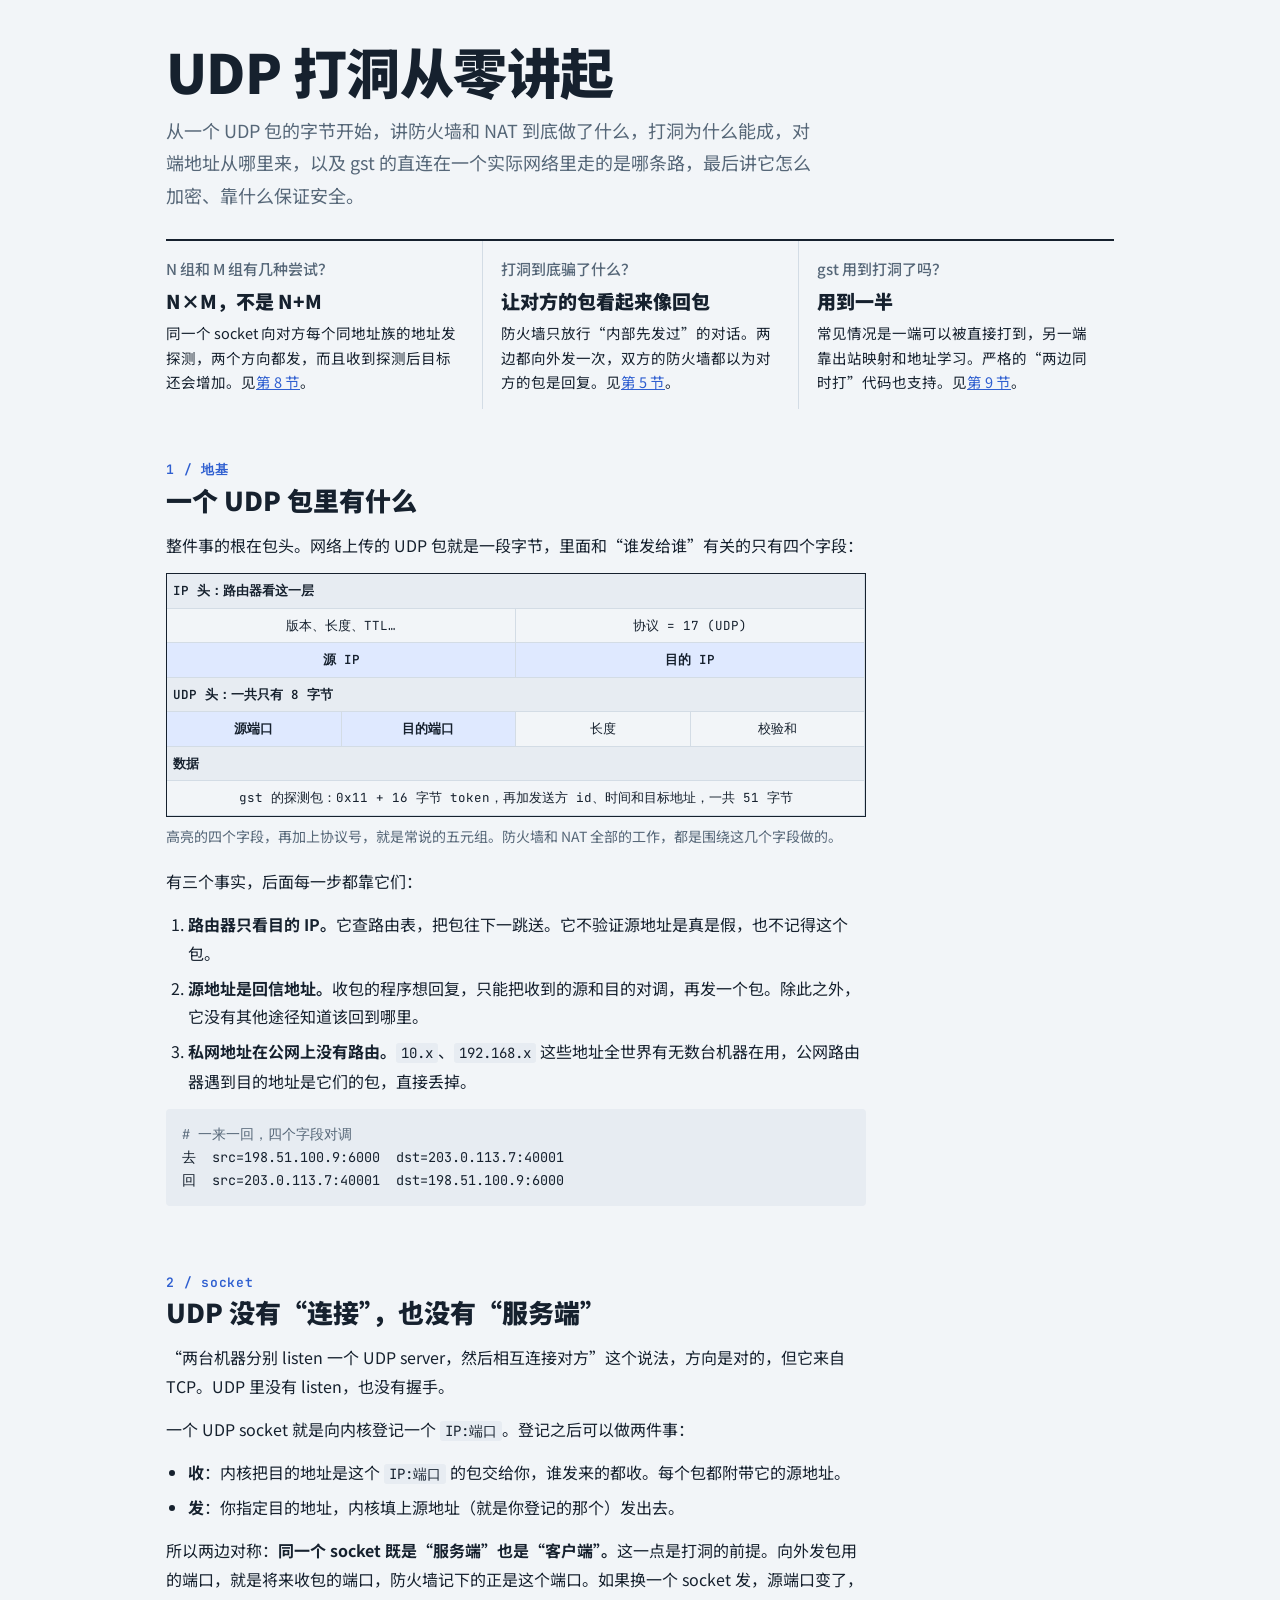
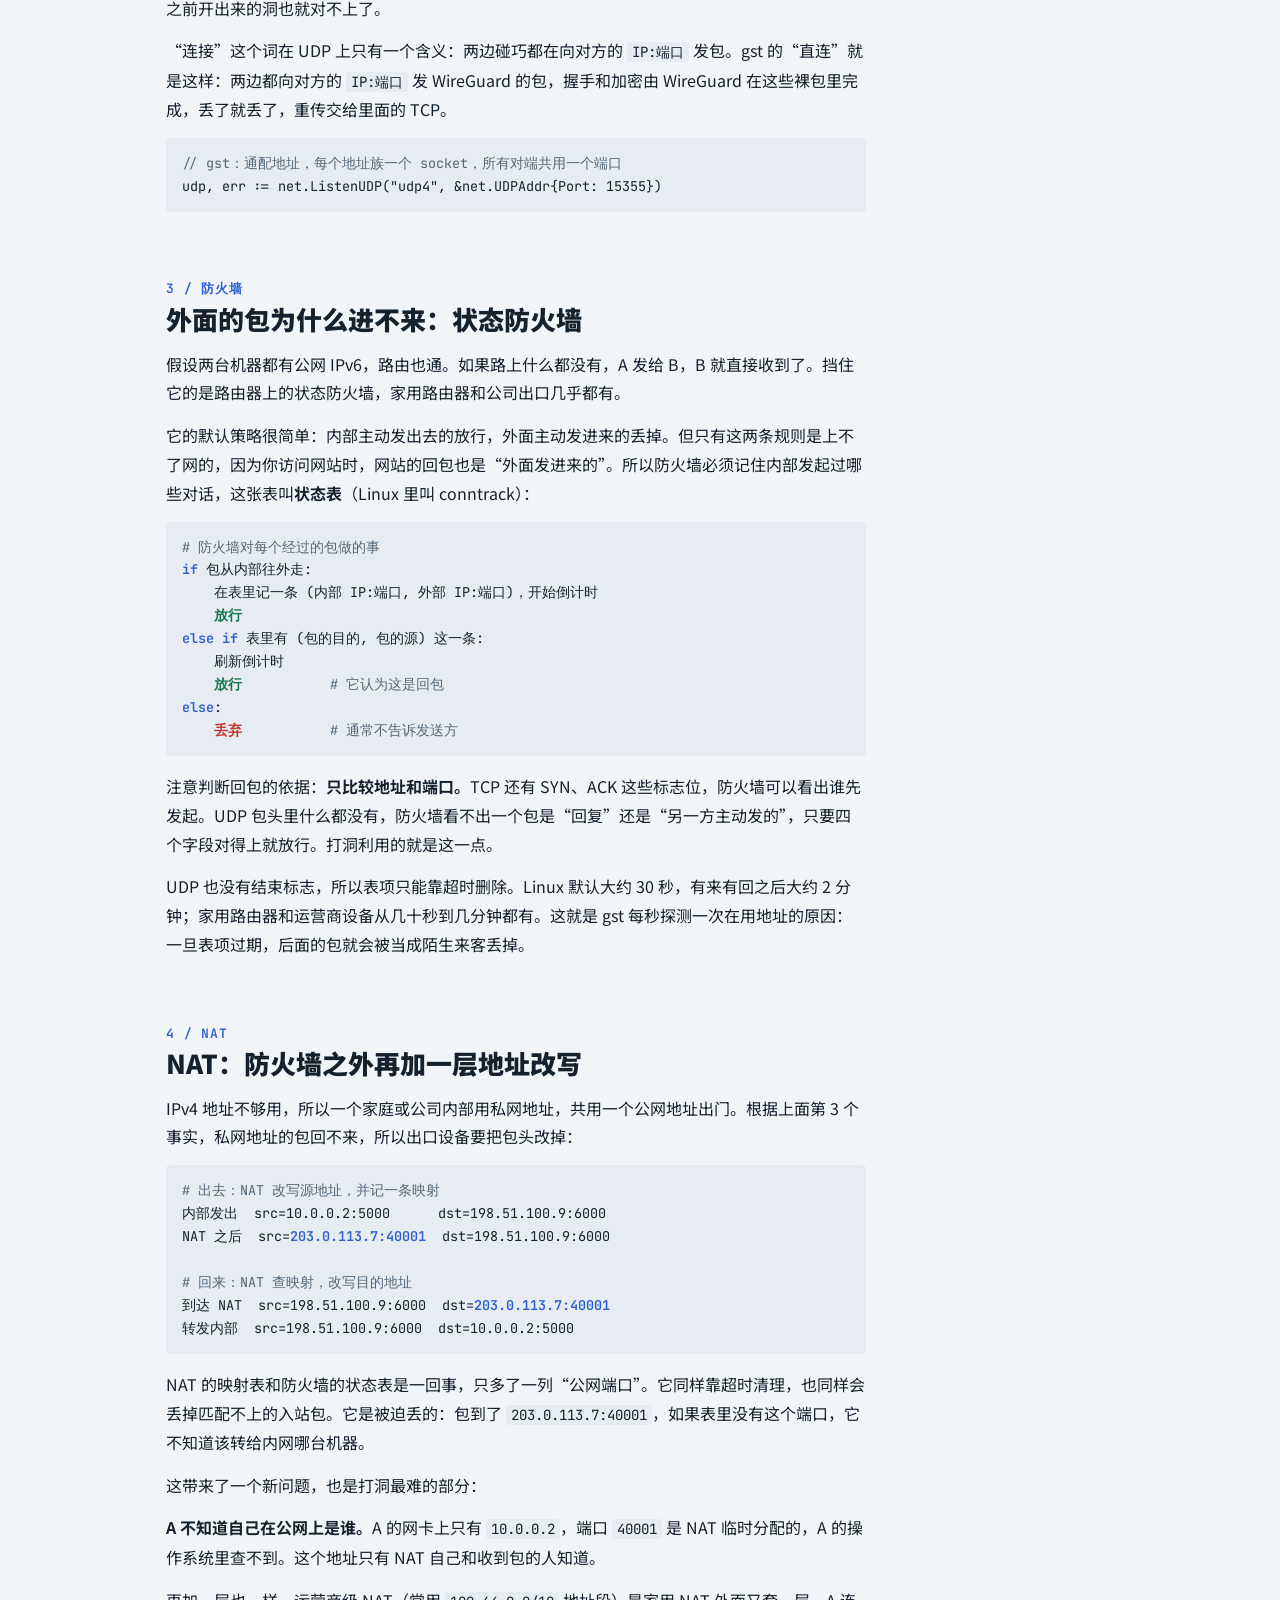
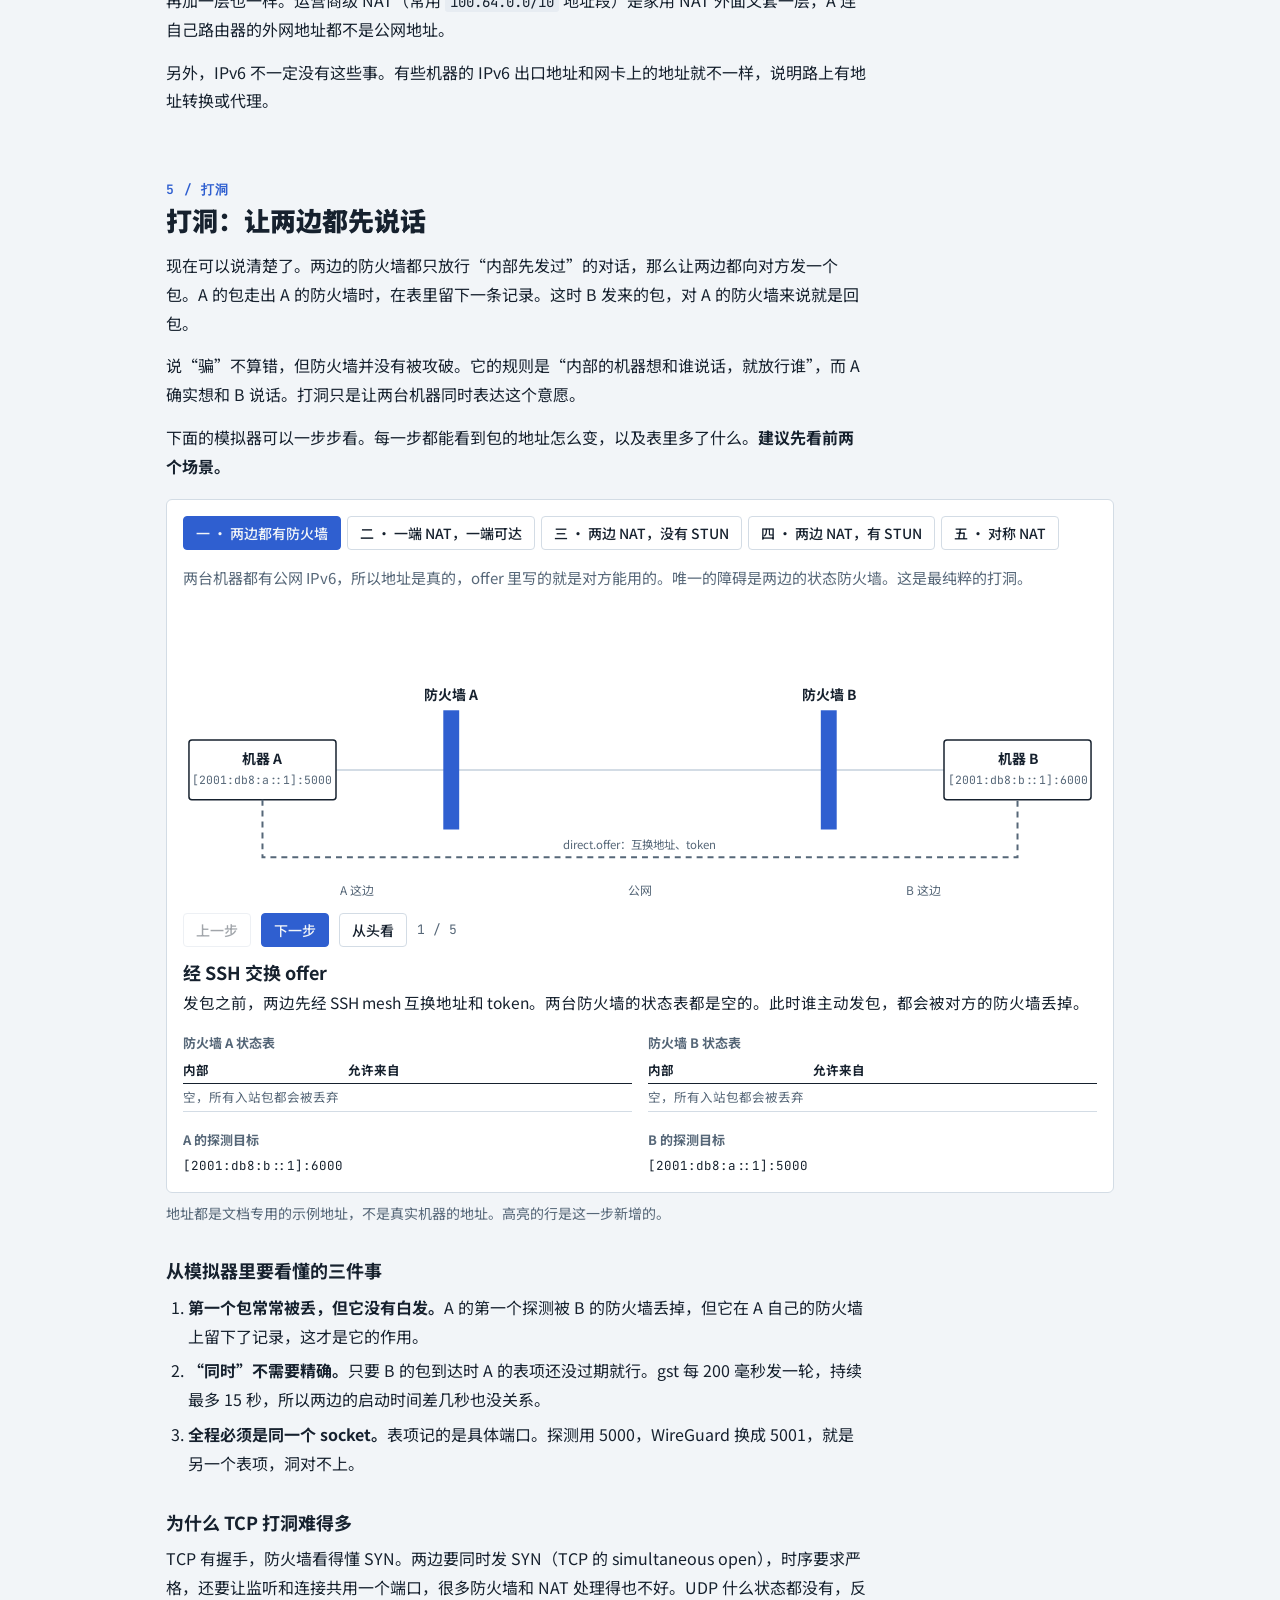
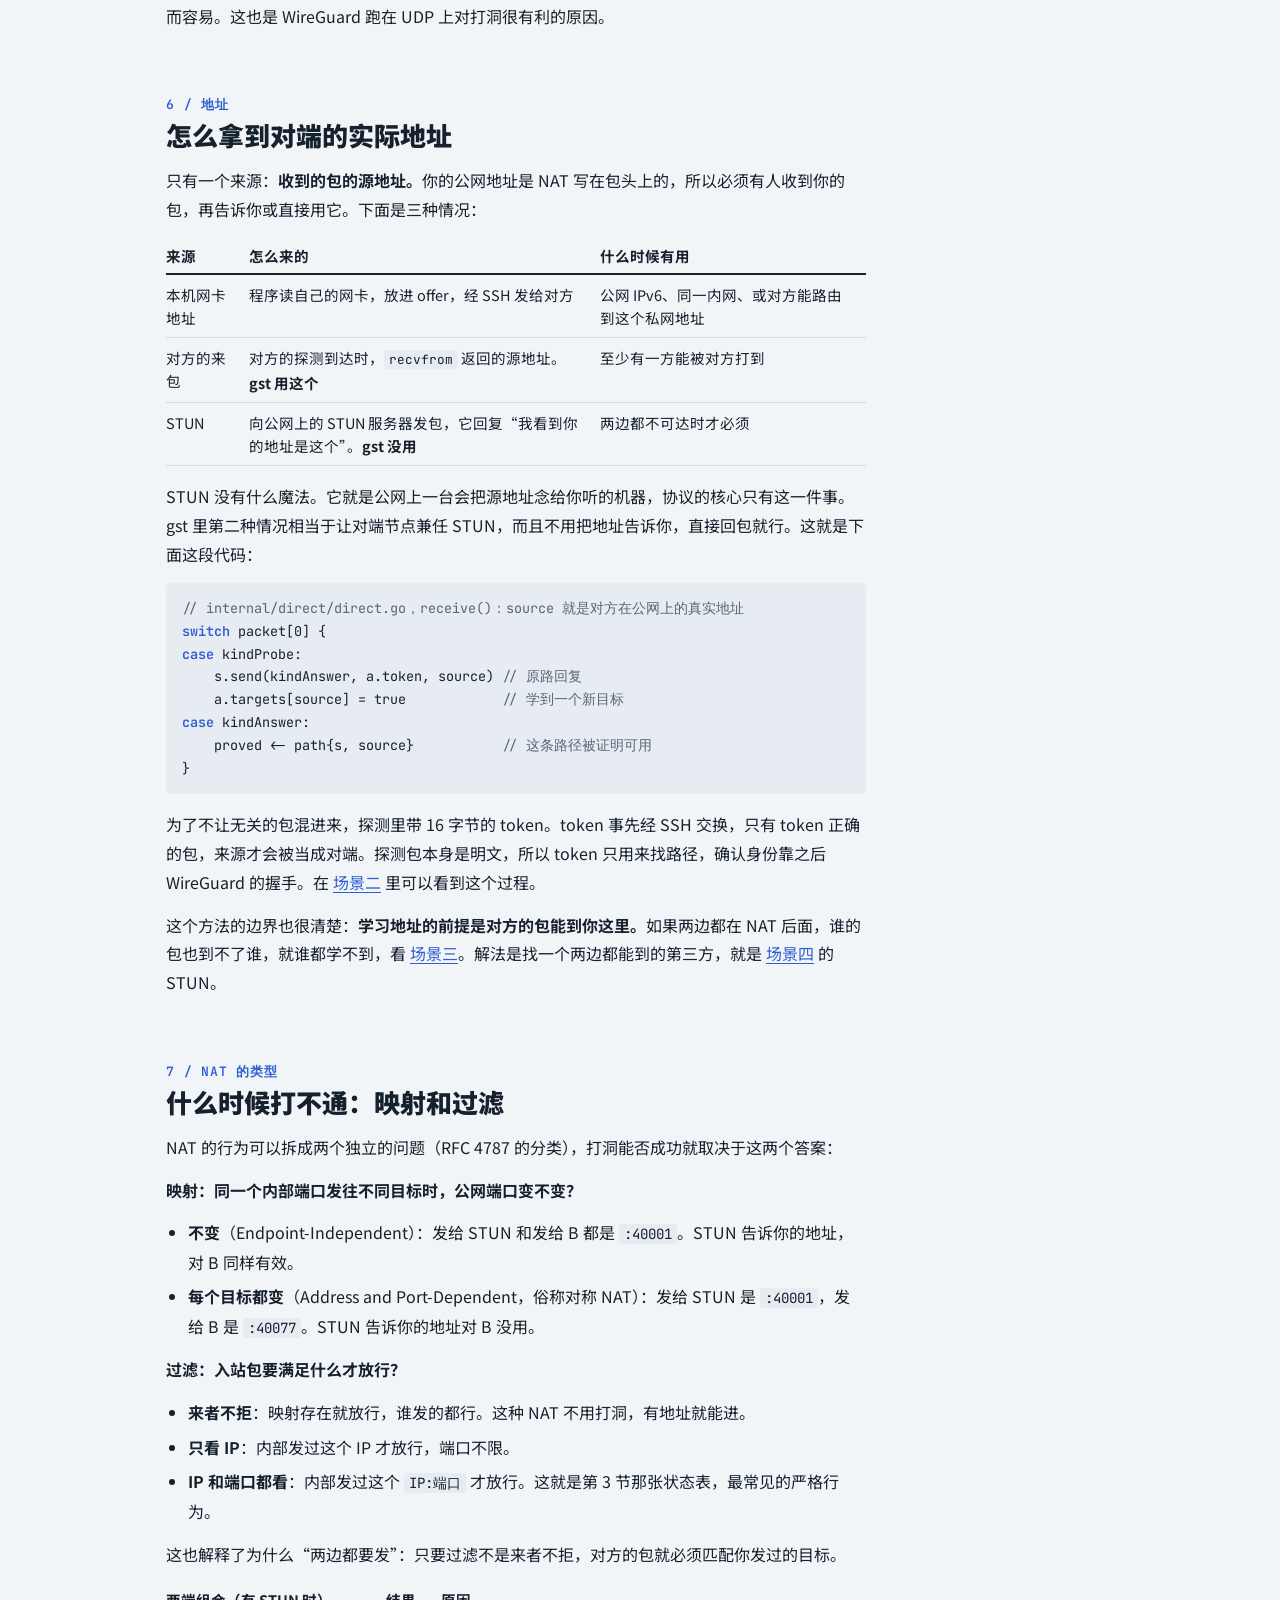
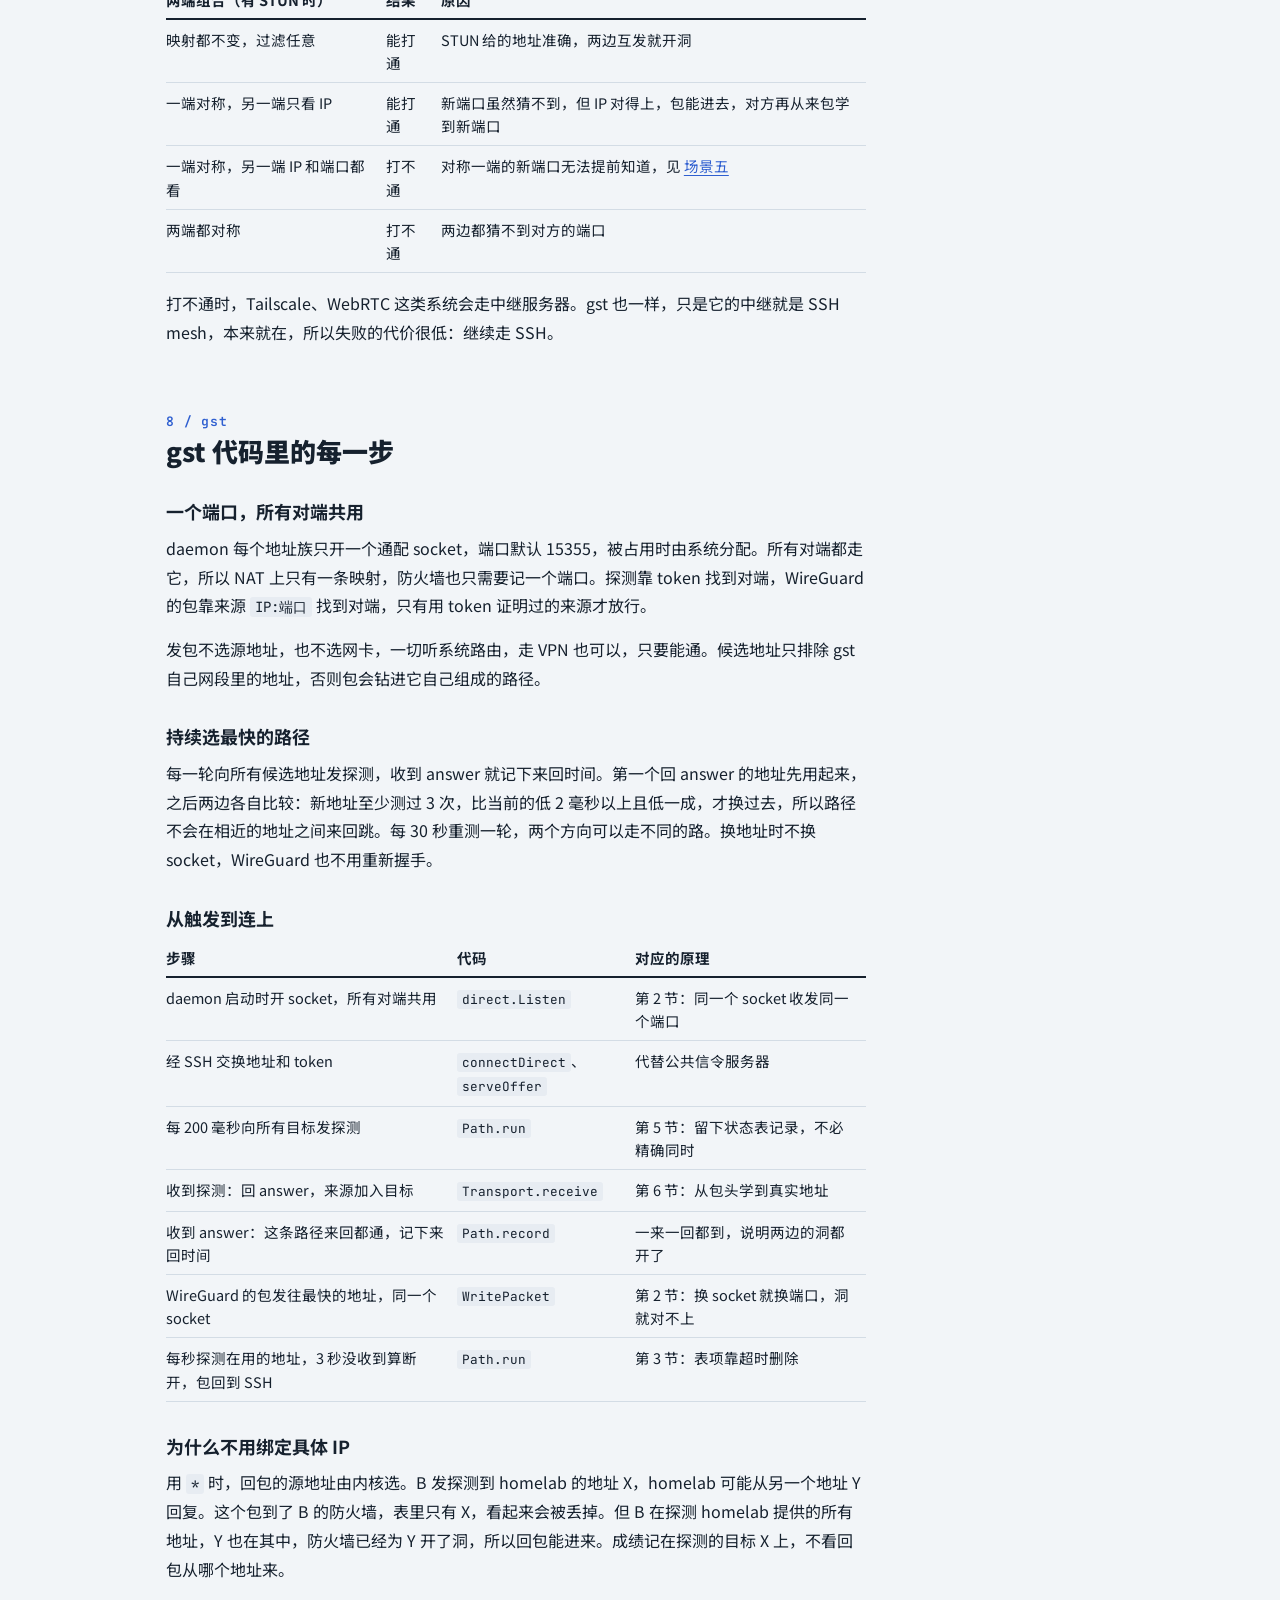
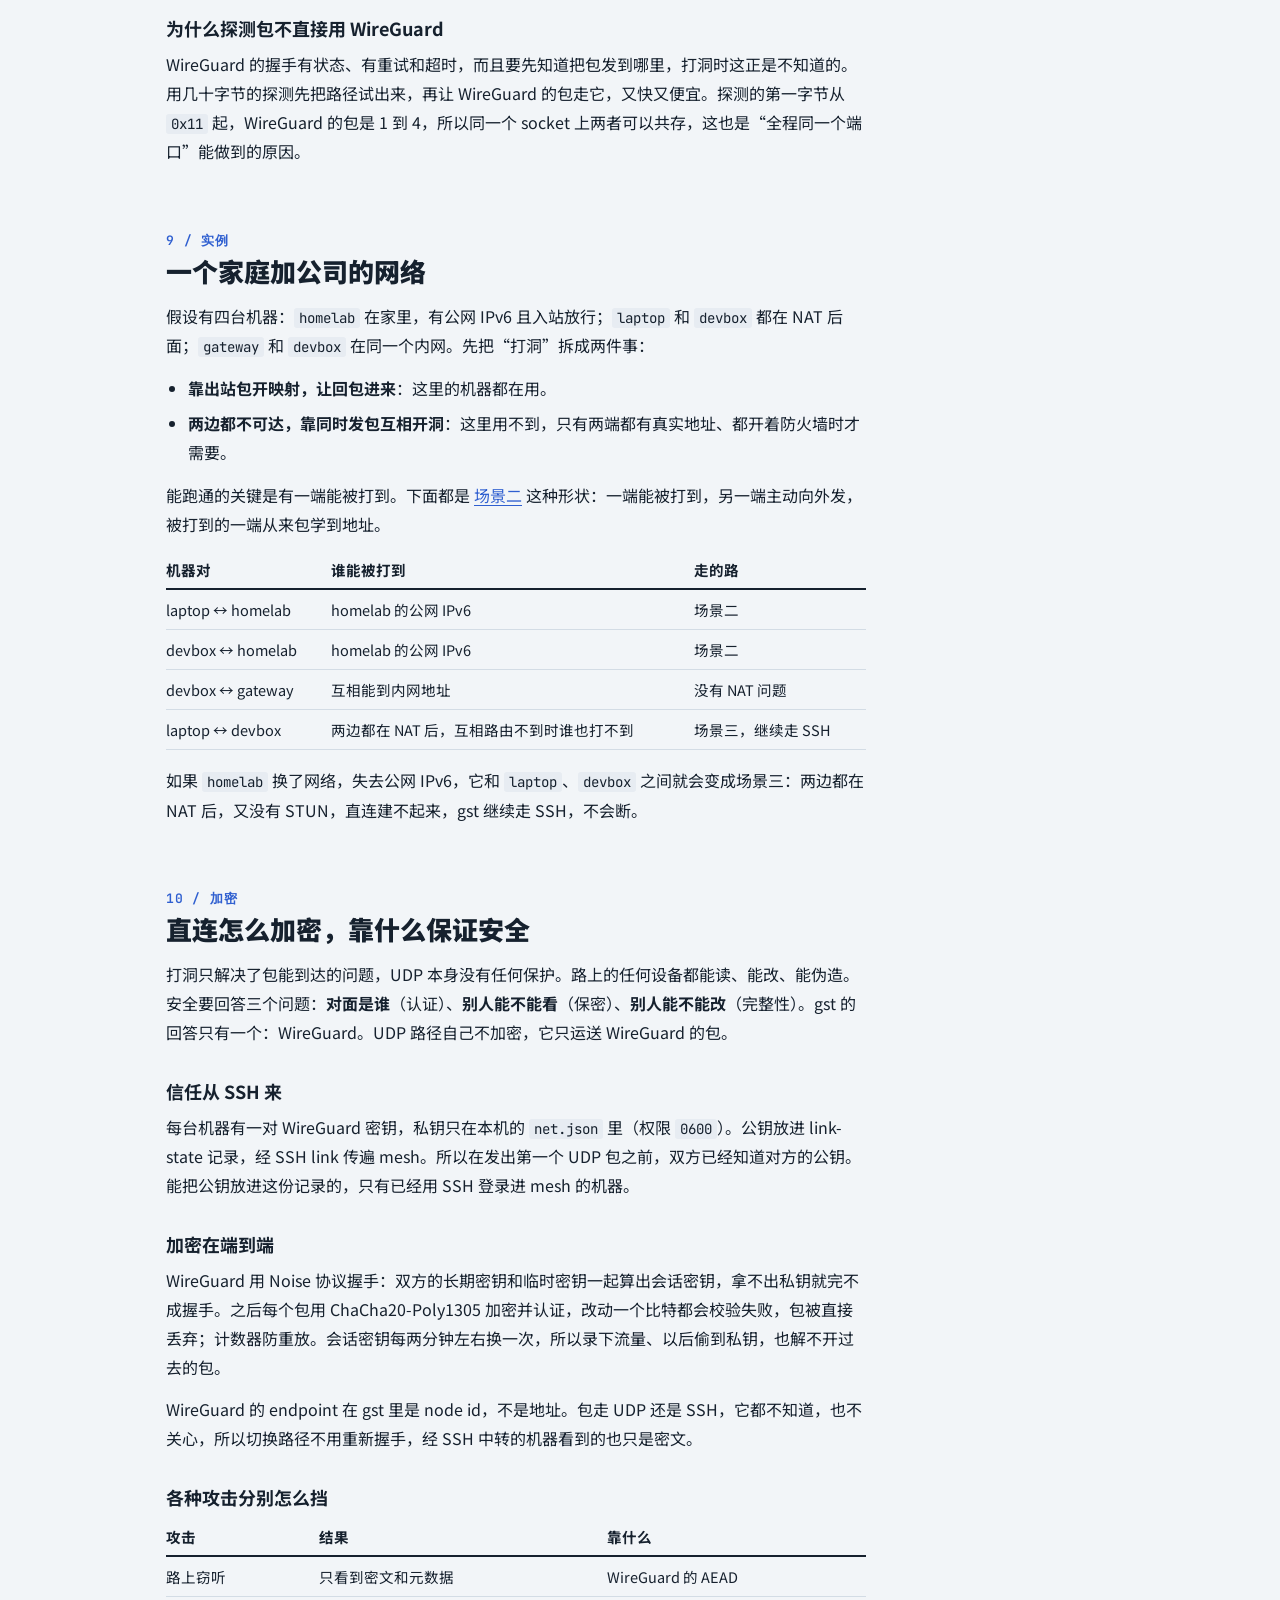
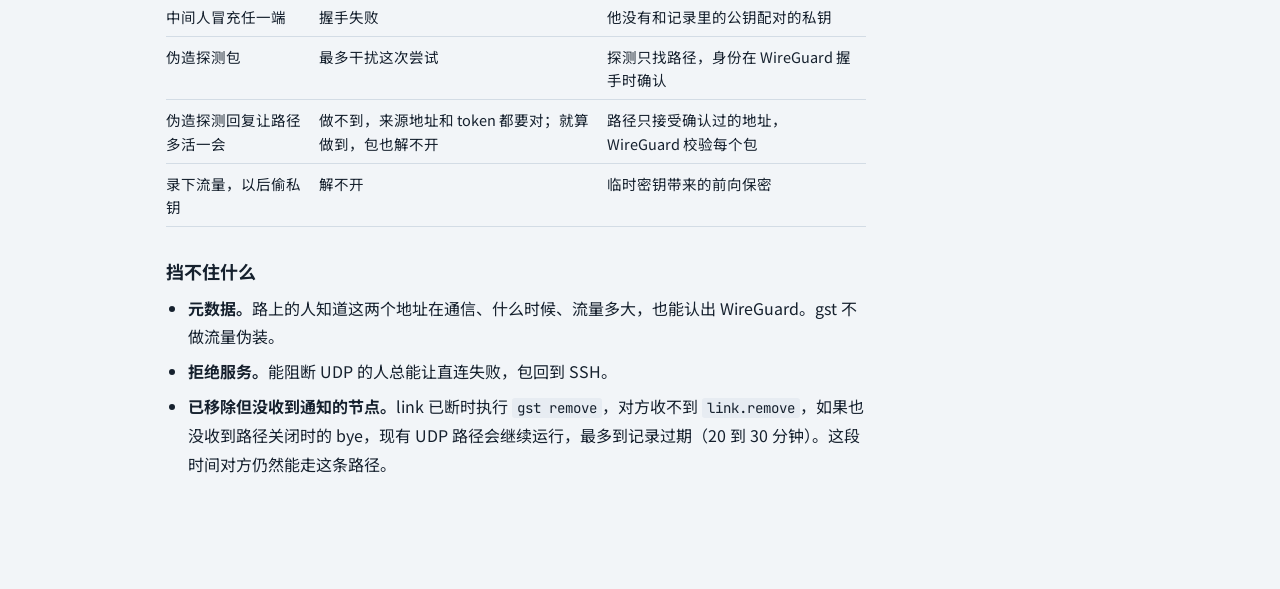
==== docs/design/udp-hole-punching.html @ 9833ea22 "Share one UDP port among all paths, and keep choosing the fastest address A daemon now has one wildc" ====
<!doctype html>
<html lang="zh-CN">
<head>
<meta charset="utf-8">
<meta name="viewport" content="width=device-width, initial-scale=1">
<title>UDP 打洞从零讲起</title>
<link rel="preconnect" href="https://fonts.googleapis.com">
<link rel="preconnect" href="https://fonts.gstatic.com" crossorigin>
<link rel="stylesheet" href="https://fonts.googleapis.com/css2?family=JetBrains+Mono:wght@400;600&family=Noto+Sans+SC:wght@400;500;700;900&display=swap">
<style>
/* Layout: a single long-read column in the voice of a network manual; the packet simulator breaks out wider. */
:root {
  --bg: #f2f5f8; --panel: #ffffff; --fg: #16212e; --muted: #566778; --rule: #d3dce5;
  --code: #e7ecf2; --accent: #2f5fd0; --ok: #16784e; --drop: #c5352b; --nat: #a36a12; --new: #dfe9ff;
  --sans: "Noto Sans SC", "PingFang SC", "Microsoft YaHei", system-ui, sans-serif;
  --mono: "JetBrains Mono", ui-monospace, Menlo, Consolas, monospace;
}
@media (prefers-color-scheme: dark) { :root:not([data-theme="light"]) {
  --bg: #10161d; --panel: #18212b; --fg: #e4eaf0; --muted: #98a8b8; --rule: #2c3845;
  --code: #1f2a35; --accent: #84a9ff; --ok: #4cc38a; --drop: #f0766e; --nat: #e2b04a; --new: #24375c; color-scheme: dark;
} }
:root[data-theme="dark"] {
  --bg: #10161d; --panel: #18212b; --fg: #e4eaf0; --muted: #98a8b8; --rule: #2c3845;
  --code: #1f2a35; --accent: #84a9ff; --ok: #4cc38a; --drop: #f0766e; --nat: #e2b04a; --new: #24375c; color-scheme: dark;
}
* { box-sizing: border-box; }
html { -webkit-text-size-adjust: 100%; }
[hidden] { display: none !important; }
img { max-width: 100%; }
body { margin: 0; background: var(--bg); color: var(--fg); font: 400 16px/1.8 var(--sans); }
.page { max-width: 980px; margin: 0 auto; padding-block: 40px 96px;
  padding-left: max(16px, env(safe-area-inset-left, 0px)); padding-right: max(16px, env(safe-area-inset-right, 0px)); }
.col { max-width: 700px; }
h1 { font-size: clamp(34px, 7vw, 54px); font-weight: 900; line-height: 1.15; margin: 0 0 12px; text-wrap: balance; letter-spacing: -.01em; }
h2 { font-size: 26px; font-weight: 900; line-height: 1.3; margin: 0 0 14px; text-wrap: balance; }
h3 { font-size: 18px; font-weight: 700; margin: 28px 0 6px; }
p { margin: 0 0 14px; }
section { padding-top: 52px; }
.no { font: 600 13px var(--mono); color: var(--accent); letter-spacing: .06em; display: block; margin-bottom: 4px; }
.lede { font-size: 18px; color: var(--muted); max-width: 660px; }
code, .m { font-family: var(--mono); font-size: .88em; }
p code, li code, td code { background: var(--code); padding: 1px 5px; border-radius: 3px; overflow-wrap: anywhere; }
pre { font: 400 13.5px/1.7 var(--mono); background: var(--code); padding: 14px 16px; margin: 0 0 16px; overflow-x: auto; border-radius: 4px; }
pre .c { color: var(--muted); }
pre .k { color: var(--accent); font-weight: 600; }
pre .d { color: var(--drop); font-weight: 600; }
pre .o { color: var(--ok); font-weight: 600; }
ul, ol { margin: 0 0 14px; padding-left: 1.4em; }
li { margin-bottom: 6px; }
strong { font-weight: 700; }
a { color: var(--accent); }
.tw { overflow-x: auto; margin-bottom: 16px; }
table { border-collapse: collapse; width: 100%; font-size: 14.5px; line-height: 1.6; }
th { text-align: left; font-weight: 700; border-bottom: 2px solid var(--fg); padding: 6px 12px 6px 0; white-space: nowrap; }
td { border-bottom: 1px solid var(--rule); padding: 8px 12px 8px 0; vertical-align: top; }
figure { margin: 8px 0 20px; }
figcaption { font-size: 14px; color: var(--muted); margin-top: 8px; line-height: 1.6; }
svg text { font-family: var(--sans); fill: currentColor; }
svg .mono { font-family: var(--mono); }

/* Answers */
.answers { display: grid; grid-template-columns: repeat(3, minmax(0, 1fr)); gap: 0; border-top: 2px solid var(--fg); margin-top: 28px; }
.answers > div { padding: 14px 18px 14px 0; min-width: 0; }
.answers > div + div { border-left: 1px solid var(--rule); padding-left: 18px; }
.answers h3 { margin: 0 0 6px; font-size: 15px; color: var(--muted); font-weight: 500; }
.answers b { display: block; font-size: 19px; line-height: 1.4; font-weight: 900; margin-bottom: 6px; }
.answers p { font-size: 14.5px; line-height: 1.7; margin: 0; }
@media (max-width: 720px) { .answers { grid-template-columns: 1fr; } .answers > div + div { border-left: 0; border-top: 1px solid var(--rule); padding-left: 0; } }

/* Header diagram */
.hdr { display: grid; grid-template-columns: repeat(4, minmax(0, 1fr)); font: 400 12.5px/1.4 var(--mono); border: 1px solid var(--fg); margin-bottom: 8px; }
.hdr div { padding: 8px 6px; border-right: 1px solid var(--rule); border-bottom: 1px solid var(--rule); text-align: center; min-width: 0; overflow-wrap: anywhere; }
.hdr .w2 { grid-column: span 2; } .hdr .w4 { grid-column: span 4; }
.hdr .lay { background: var(--code); text-align: left; font-weight: 600; }
.hdr .hot { background: var(--new); font-weight: 600; }

/* Simulator */
.sim { background: var(--panel); border: 1px solid var(--rule); border-radius: 6px; padding: 16px; margin: 18px 0 8px; }
.tabs { display: flex; flex-wrap: wrap; gap: 6px; margin-bottom: 14px; }
button { font: 500 14px var(--sans); color: var(--fg); background: transparent; border: 1px solid var(--rule); border-radius: 4px; padding: 6px 12px; cursor: pointer; }
button:hover:not(:disabled) { border-color: var(--accent); }
button:focus-visible { outline: 2px solid var(--accent); outline-offset: 2px; }
button:disabled { opacity: .4; cursor: default; }
.tabs button[aria-selected="true"] { background: var(--accent); border-color: var(--accent); color: var(--bg); }
.intro { font-size: 15px; color: var(--muted); margin-bottom: 10px; }
.stage { overflow-x: auto; }
.stage svg { display: block; width: 100%; min-width: 660px; height: auto; color: var(--fg); }
.ctl { display: flex; align-items: center; gap: 10px; flex-wrap: wrap; margin: 10px 0 12px; }
.ctl .pos { font: 400 13px var(--mono); color: var(--muted); }
.ctl .primary { background: var(--accent); border-color: var(--accent); color: var(--bg); }
.steptitle { font-size: 18px; font-weight: 700; margin: 0 0 4px; line-height: 1.45; }
.stepbody { font-size: 15.5px; margin-bottom: 14px; }
.grid2 { display: grid; grid-template-columns: repeat(2, minmax(0, 1fr)); gap: 16px; margin-top: 12px; }
.grid2 > div { min-width: 0; }
@media (max-width: 640px) { .grid2 { grid-template-columns: 1fr; } }
.lbl { font-size: 13px; font-weight: 700; color: var(--muted); margin-bottom: 4px; }
.sim table { font: 400 12.5px/1.5 var(--mono); }
.sim th { font-family: var(--sans); font-size: 12.5px; border-bottom: 1px solid var(--fg); padding: 3px 10px 3px 0; }
.sim td { padding: 4px 10px 4px 0; overflow-wrap: anywhere; }
.sim tr.new td { background: var(--new); }
.sim td.none { color: var(--muted); font-family: var(--sans); }
.targets { font: 400 12.5px/1.7 var(--mono); }
.targets span { display: block; overflow-wrap: anywhere; }
.targets span.new { background: var(--new); }
.jump { font: inherit; color: var(--accent); border: 0; padding: 0; background: none; text-decoration: underline; text-underline-offset: 3px; }

/* SVG classes */
.s-line { stroke: var(--rule); stroke-width: 2; fill: none; }
.s-box { fill: var(--panel); stroke: currentColor; stroke-width: 1.5; }
.s-fw { fill: var(--accent); }
.s-nat { fill: var(--nat); }
.s-none { fill: none; stroke: var(--muted); stroke-width: 1.5; stroke-dasharray: 4 4; }
.s-zone { fill: var(--muted); font-size: 12px; }
.s-path-ok { stroke: var(--ok); stroke-width: 3; fill: none; }
.s-path-drop { stroke: var(--drop); stroke-width: 3; fill: none; }
.s-ssh { stroke: var(--muted); stroke-width: 2; stroke-dasharray: 6 5; fill: none; }
.s-dot { fill: var(--accent); }
.s-ok-t { fill: var(--ok); font-size: 13px; font-weight: 700; }
.s-drop-t { fill: var(--drop); font-size: 13px; font-weight: 700; }
.s-x { stroke: var(--drop); stroke-width: 4; }
.s-sub { font-size: 11.5px; fill: var(--muted); }
.s-title { font-size: 14px; font-weight: 700; }
.mk-ok { fill: var(--ok); } .mk-drop { fill: var(--drop); }
.f-v4 { stroke: var(--accent); stroke-width: 2.5; fill: none; }
.f-v6 { stroke: var(--ok); stroke-width: 2.5; fill: none; }
.f-learn { stroke: var(--nat); stroke-width: 2; stroke-dasharray: 6 5; fill: none; }
.f-t-learn { fill: var(--nat); }
</style>
</head>
<body>

<div class="page">

<header>
  <h1>UDP 打洞从零讲起</h1>
  <p class="lede">从一个 UDP 包的字节开始，讲防火墙和 NAT 到底做了什么，打洞为什么能成，对端地址从哪里来，以及 gst 的直连在一个实际网络里走的是哪条路，最后讲它怎么加密、靠什么保证安全。</p>

  <div class="answers">
    <div>
      <h3>N 组和 M 组有几种尝试？</h3>
      <b>N×M，不是 N+M</b>
      <p>同一个 socket 向对方每个同地址族的地址发探测，两个方向都发，而且收到探测后目标还会增加。见<a href="#s8">第 8 节</a>。</p>
    </div>
    <div>
      <h3>打洞到底骗了什么？</h3>
      <b>让对方的包看起来像回包</b>
      <p>防火墙只放行“内部先发过”的对话。两边都向外发一次，双方的防火墙都以为对方的包是回复。见<a href="#s5">第 5 节</a>。</p>
    </div>
    <div>
      <h3>gst 用到打洞了吗？</h3>
      <b>用到一半</b>
      <p>常见情况是一端可以被直接打到，另一端靠出站映射和地址学习。严格的“两边同时打”代码也支持。见<a href="#s9">第 9 节</a>。</p>
    </div>
  </div>
</header>

<section id="s1">
  <span class="no">1 / 地基</span>
  <h2>一个 UDP 包里有什么</h2>
  <div class="col">
    <p>整件事的根在包头。网络上传的 UDP 包就是一段字节，里面和“谁发给谁”有关的只有四个字段：</p>
  </div>
  <figure class="col">
    <div class="hdr" role="img" aria-label="IP 头里有源地址和目的地址，UDP 头里有源端口和目的端口，这四个字段决定包的去向和回复地址">
      <div class="w4 lay">IP 头：路由器看这一层</div>
      <div class="w2">版本、长度、TTL…</div><div class="w2">协议 = 17 (UDP)</div>
      <div class="w2 hot">源 IP</div><div class="w2 hot">目的 IP</div>
      <div class="w4 lay">UDP 头：一共只有 8 字节</div>
      <div class="hot">源端口</div><div class="hot">目的端口</div><div>长度</div><div>校验和</div>
      <div class="w4 lay">数据</div>
      <div class="w4">gst 的探测包：0x11 + 16 字节 token，再加发送方 id、时间和目标地址，一共 51 字节</div>
    </div>
    <figcaption>高亮的四个字段，再加上协议号，就是常说的五元组。防火墙和 NAT 全部的工作，都是围绕这几个字段做的。</figcaption>
  </figure>
  <div class="col">
    <p>有三个事实，后面每一步都靠它们：</p>
    <ol>
      <li><strong>路由器只看目的 IP。</strong>它查路由表，把包往下一跳送。它不验证源地址是真是假，也不记得这个包。</li>
      <li><strong>源地址是回信地址。</strong>收包的程序想回复，只能把收到的源和目的对调，再发一个包。除此之外，它没有其他途径知道该回到哪里。</li>
      <li><strong>私网地址在公网上没有路由。</strong><code>10.x</code>、<code>192.168.x</code> 这些地址全世界有无数台机器在用，公网路由器遇到目的地址是它们的包，直接丢掉。</li>
    </ol>
    <pre><span class="c"># 一来一回，四个字段对调</span>
去  src=198.51.100.9:6000  dst=203.0.113.7:40001
回  src=203.0.113.7:40001  dst=198.51.100.9:6000</pre>
  </div>
</section>

<section id="s2">
  <span class="no">2 / socket</span>
  <h2>UDP 没有“连接”，也没有“服务端”</h2>
  <div class="col">
    <p>“两台机器分别 listen 一个 UDP server，然后相互连接对方”这个说法，方向是对的，但它来自 TCP。UDP 里没有 listen，也没有握手。</p>
    <p>一个 UDP socket 就是向内核登记一个 <code>IP:端口</code>。登记之后可以做两件事：</p>
    <ul>
      <li><strong>收</strong>：内核把目的地址是这个 <code>IP:端口</code> 的包交给你，谁发来的都收。每个包都附带它的源地址。</li>
      <li><strong>发</strong>：你指定目的地址，内核填上源地址（就是你登记的那个）发出去。</li>
    </ul>
    <p>所以两边对称：<strong>同一个 socket 既是“服务端”也是“客户端”。</strong>这一点是打洞的前提。向外发包用的端口，就是将来收包的端口，防火墙记下的正是这个端口。如果换一个 socket 发，源端口变了，之前开出来的洞也就对不上了。</p>
    <p>“连接”这个词在 UDP 上只有一个含义：两边碰巧都在向对方的 <code>IP:端口</code> 发包。gst 的“直连”就是这样：两边都向对方的 <code>IP:端口</code> 发 WireGuard 的包，握手和加密由 WireGuard 在这些裸包里完成，丢了就丢了，重传交给里面的 TCP。</p>
    <pre><span class="c">// gst：通配地址，每个地址族一个 socket，所有对端共用一个端口</span>
udp, err := net.ListenUDP("udp4", &amp;net.UDPAddr{Port: 15355})</pre>
  </div>
</section>

<section id="s3">
  <span class="no">3 / 防火墙</span>
  <h2>外面的包为什么进不来：状态防火墙</h2>
  <div class="col">
    <p>假设两台机器都有公网 IPv6，路由也通。如果路上什么都没有，A 发给 B，B 就直接收到了。挡住它的是路由器上的状态防火墙，家用路由器和公司出口几乎都有。</p>
    <p>它的默认策略很简单：内部主动发出去的放行，外面主动发进来的丢掉。但只有这两条规则是上不了网的，因为你访问网站时，网站的回包也是“外面发进来的”。所以防火墙必须记住内部发起过哪些对话，这张表叫<strong>状态表</strong>（Linux 里叫 conntrack）：</p>
    <pre><span class="c"># 防火墙对每个经过的包做的事</span>
<span class="k">if</span> 包从内部往外走:
    在表里记一条 (内部 IP:端口, 外部 IP:端口)，开始倒计时
    <span class="o">放行</span>
<span class="k">else if</span> 表里有 (包的目的, 包的源) 这一条:
    刷新倒计时
    <span class="o">放行</span>           <span class="c"># 它认为这是回包</span>
<span class="k">else</span>:
    <span class="d">丢弃</span>           <span class="c"># 通常不告诉发送方</span></pre>
    <p>注意判断回包的依据：<strong>只比较地址和端口。</strong>TCP 还有 SYN、ACK 这些标志位，防火墙可以看出谁先发起。UDP 包头里什么都没有，防火墙看不出一个包是“回复”还是“另一方主动发的”，只要四个字段对得上就放行。打洞利用的就是这一点。</p>
    <p>UDP 也没有结束标志，所以表项只能靠超时删除。Linux 默认大约 30 秒，有来有回之后大约 2 分钟；家用路由器和运营商设备从几十秒到几分钟都有。这就是 gst 每秒探测一次在用地址的原因：一旦表项过期，后面的包就会被当成陌生来客丢掉。</p>
  </div>
</section>

<section id="s4">
  <span class="no">4 / NAT</span>
  <h2>NAT：防火墙之外再加一层地址改写</h2>
  <div class="col">
    <p>IPv4 地址不够用，所以一个家庭或公司内部用私网地址，共用一个公网地址出门。根据上面第 3 个事实，私网地址的包回不来，所以出口设备要把包头改掉：</p>
    <pre><span class="c"># 出去：NAT 改写源地址，并记一条映射</span>
内部发出  src=10.0.0.2:5000      dst=198.51.100.9:6000
NAT 之后  src=<span class="k">203.0.113.7:40001</span>  dst=198.51.100.9:6000

<span class="c"># 回来：NAT 查映射，改写目的地址</span>
到达 NAT  src=198.51.100.9:6000  dst=<span class="k">203.0.113.7:40001</span>
转发内部  src=198.51.100.9:6000  dst=10.0.0.2:5000</pre>
    <p>NAT 的映射表和防火墙的状态表是一回事，只多了一列“公网端口”。它同样靠超时清理，也同样会丢掉匹配不上的入站包。它是被迫丢的：包到了 <code>203.0.113.7:40001</code>，如果表里没有这个端口，它不知道该转给内网哪台机器。</p>
    <p>这带来了一个新问题，也是打洞最难的部分：</p>
    <p><strong>A 不知道自己在公网上是谁。</strong>A 的网卡上只有 <code>10.0.0.2</code>，端口 <code>40001</code> 是 NAT 临时分配的，A 的操作系统里查不到。这个地址只有 NAT 自己和收到包的人知道。</p>
    <p>再加一层也一样。运营商级 NAT（常用 <code>100.64.0.0/10</code> 地址段）是家用 NAT 外面又套一层，A 连自己路由器的外网地址都不是公网地址。</p>
    <p>另外，IPv6 不一定没有这些事。有些机器的 IPv6 出口地址和网卡上的地址就不一样，说明路上有地址转换或代理。</p>
  </div>
</section>

<section id="s5">
  <span class="no">5 / 打洞</span>
  <h2>打洞：让两边都先说话</h2>
  <div class="col">
    <p>现在可以说清楚了。两边的防火墙都只放行“内部先发过”的对话，那么让两边都向对方发一个包。A 的包走出 A 的防火墙时，在表里留下一条记录。这时 B 发来的包，对 A 的防火墙来说就是回包。</p>
    <p>说“骗”不算错，但防火墙并没有被攻破。它的规则是“内部的机器想和谁说话，就放行谁”，而 A 确实想和 B 说话。打洞只是让两台机器同时表达这个意愿。</p>
    <p>下面的模拟器可以一步步看。每一步都能看到包的地址怎么变，以及表里多了什么。<strong>建议先看前两个场景。</strong></p>
  </div>

  <div class="sim" id="sim">
    <div class="tabs" id="tabs" role="tablist" aria-label="场景"></div>
    <p class="intro" id="intro"></p>
    <div class="stage" id="stage"></div>
    <div class="ctl">
      <button id="prev" type="button">上一步</button>
      <button id="next" type="button" class="primary">下一步</button>
      <button id="reset" type="button">从头看</button>
      <span class="pos" id="pos"></span>
    </div>
    <p class="steptitle" id="stitle"></p>
    <p class="stepbody" id="sbody"></p>
    <div id="hops"></div>
    <div class="grid2">
      <div><div class="lbl" id="fal"></div><div id="fat"></div></div>
      <div><div class="lbl" id="fbl"></div><div id="fbt"></div></div>
      <div><div class="lbl">A 的探测目标</div><div class="targets" id="ta"></div></div>
      <div><div class="lbl">B 的探测目标</div><div class="targets" id="tb"></div></div>
    </div>
  </div>
  <p style="font-size:14px;color:var(--muted)">地址都是文档专用的示例地址，不是真实机器的地址。高亮的行是这一步新增的。</p>

  <div class="col">
    <h3>从模拟器里要看懂的三件事</h3>
    <ol>
      <li><strong>第一个包常常被丢，但它没有白发。</strong>A 的第一个探测被 B 的防火墙丢掉，但它在 A 自己的防火墙上留下了记录，这才是它的作用。</li>
      <li><strong>“同时”不需要精确。</strong>只要 B 的包到达时 A 的表项还没过期就行。gst 每 200 毫秒发一轮，持续最多 15 秒，所以两边的启动时间差几秒也没关系。</li>
      <li><strong>全程必须是同一个 socket。</strong>表项记的是具体端口。探测用 5000，WireGuard 换成 5001，就是另一个表项，洞对不上。</li>
    </ol>
    <h3>为什么 TCP 打洞难得多</h3>
    <p>TCP 有握手，防火墙看得懂 SYN。两边要同时发 SYN（TCP 的 simultaneous open），时序要求严格，还要让监听和连接共用一个端口，很多防火墙和 NAT 处理得也不好。UDP 什么状态都没有，反而容易。这也是 WireGuard 跑在 UDP 上对打洞很有利的原因。</p>
  </div>
</section>

<section id="s6">
  <span class="no">6 / 地址</span>
  <h2>怎么拿到对端的实际地址</h2>
  <div class="col">
    <p>只有一个来源：<strong>收到的包的源地址。</strong>你的公网地址是 NAT 写在包头上的，所以必须有人收到你的包，再告诉你或直接用它。下面是三种情况：</p>
  </div>
  <div class="tw col">
    <table>
      <tr><th>来源</th><th>怎么来的</th><th>什么时候有用</th></tr>
      <tr><td>本机网卡地址</td><td>程序读自己的网卡，放进 offer，经 SSH 发给对方</td><td>公网 IPv6、同一内网、或对方能路由到这个私网地址</td></tr>
      <tr><td>对方的来包</td><td>对方的探测到达时，<code>recvfrom</code> 返回的源地址。<strong>gst 用这个</strong></td><td>至少有一方能被对方打到</td></tr>
      <tr><td>STUN</td><td>向公网上的 STUN 服务器发包，它回复“我看到你的地址是这个”。<strong>gst 没用</strong></td><td>两边都不可达时才必须</td></tr>
    </table>
  </div>
  <div class="col">
    <p>STUN 没有什么魔法。它就是公网上一台会把源地址念给你听的机器，协议的核心只有这一件事。gst 里第二种情况相当于让对端节点兼任 STUN，而且不用把地址告诉你，直接回包就行。这就是下面这段代码：</p>
    <pre><span class="c">// internal/direct/direct.go，receive()：source 就是对方在公网上的真实地址</span>
<span class="k">switch</span> packet[0] {
<span class="k">case</span> kindProbe:
    s.send(kindAnswer, a.token, source) <span class="c">// 原路回复</span>
    a.targets[source] = true            <span class="c">// 学到一个新目标</span>
<span class="k">case</span> kindAnswer:
    proved &lt;- path{s, source}           <span class="c">// 这条路径被证明可用</span>
}</pre>
    <p>为了不让无关的包混进来，探测里带 16 字节的 token。token 事先经 SSH 交换，只有 token 正确的包，来源才会被当成对端。探测包本身是明文，所以 token 只用来找路径，确认身份靠之后 WireGuard 的握手。在 <button class="jump" data-sc="1" type="button">场景二</button> 里可以看到这个过程。</p>
    <p>这个方法的边界也很清楚：<strong>学习地址的前提是对方的包能到你这里。</strong>如果两边都在 NAT 后面，谁的包也到不了谁，就谁都学不到，看 <button class="jump" data-sc="2" type="button">场景三</button>。解法是找一个两边都能到的第三方，就是 <button class="jump" data-sc="3" type="button">场景四</button> 的 STUN。</p>
  </div>
</section>

<section id="s7">
  <span class="no">7 / NAT 的类型</span>
  <h2>什么时候打不通：映射和过滤</h2>
  <div class="col">
    <p>NAT 的行为可以拆成两个独立的问题（RFC 4787 的分类），打洞能否成功就取决于这两个答案：</p>
    <p><strong>映射：同一个内部端口发往不同目标时，公网端口变不变？</strong></p>
    <ul>
      <li><strong>不变</strong>（Endpoint-Independent）：发给 STUN 和发给 B 都是 <code>:40001</code>。STUN 告诉你的地址，对 B 同样有效。</li>
      <li><strong>每个目标都变</strong>（Address and Port-Dependent，俗称对称 NAT）：发给 STUN 是 <code>:40001</code>，发给 B 是 <code>:40077</code>。STUN 告诉你的地址对 B 没用。</li>
    </ul>
    <p><strong>过滤：入站包要满足什么才放行？</strong></p>
    <ul>
      <li><strong>来者不拒</strong>：映射存在就放行，谁发的都行。这种 NAT 不用打洞，有地址就能进。</li>
      <li><strong>只看 IP</strong>：内部发过这个 IP 才放行，端口不限。</li>
      <li><strong>IP 和端口都看</strong>：内部发过这个 <code>IP:端口</code> 才放行。这就是第 3 节那张状态表，最常见的严格行为。</li>
    </ul>
    <p>这也解释了为什么“两边都要发”：只要过滤不是来者不拒，对方的包就必须匹配你发过的目标。</p>
  </div>
  <div class="tw col">
    <table>
      <tr><th>两端组合（有 STUN 时）</th><th>结果</th><th>原因</th></tr>
      <tr><td>映射都不变，过滤任意</td><td>能打通</td><td>STUN 给的地址准确，两边互发就开洞</td></tr>
      <tr><td>一端对称，另一端只看 IP</td><td>能打通</td><td>新端口虽然猜不到，但 IP 对得上，包能进去，对方再从来包学到新端口</td></tr>
      <tr><td>一端对称，另一端 IP 和端口都看</td><td>打不通</td><td>对称一端的新端口无法提前知道，见 <button class="jump" data-sc="4" type="button">场景五</button></td></tr>
      <tr><td>两端都对称</td><td>打不通</td><td>两边都猜不到对方的端口</td></tr>
    </table>
  </div>
  <div class="col">
    <p>打不通时，Tailscale、WebRTC 这类系统会走中继服务器。gst 也一样，只是它的中继就是 SSH mesh，本来就在，所以失败的代价很低：继续走 SSH。</p>
  </div>
</section>

<section id="s8">
  <span class="no">8 / gst</span>
  <h2>gst 代码里的每一步</h2>
  <div class="col">
    <h3>一个端口，所有对端共用</h3>
    <p>daemon 每个地址族只开一个通配 socket，端口默认 15355，被占用时由系统分配。所有对端都走它，所以 NAT 上只有一条映射，防火墙也只需要记一个端口。探测靠 token 找到对端，WireGuard 的包靠来源 <code>IP:端口</code> 找到对端，只有用 token 证明过的来源才放行。</p>
    <p>发包不选源地址，也不选网卡，一切听系统路由，走 VPN 也可以，只要能通。候选地址只排除 gst 自己网段里的地址，否则包会钻进它自己组成的路径。</p>

    <h3>持续选最快的路径</h3>
    <p>每一轮向所有候选地址发探测，收到 answer 就记下来回时间。第一个回 answer 的地址先用起来，之后两边各自比较：新地址至少测过 3 次，比当前的低 2 毫秒以上且低一成，才换过去，所以路径不会在相近的地址之间来回跳。每 30 秒重测一轮，两个方向可以走不同的路。换地址时不换 socket，WireGuard 也不用重新握手。</p>

    <h3>从触发到连上</h3>
  </div>
  <div class="tw col">
    <table>
      <tr><th>步骤</th><th>代码</th><th>对应的原理</th></tr>
      <tr><td>daemon 启动时开 socket，所有对端共用</td><td><code>direct.Listen</code></td><td>第 2 节：同一个 socket 收发同一个端口</td></tr>
      <tr><td>经 SSH 交换地址和 token</td><td><code>connectDirect</code>、<code>serveOffer</code></td><td>代替公共信令服务器</td></tr>
      <tr><td>每 200 毫秒向所有目标发探测</td><td><code>Path.run</code></td><td>第 5 节：留下状态表记录，不必精确同时</td></tr>
      <tr><td>收到探测：回 answer，来源加入目标</td><td><code>Transport.receive</code></td><td>第 6 节：从包头学到真实地址</td></tr>
      <tr><td>收到 answer：这条路径来回都通，记下来回时间</td><td><code>Path.record</code></td><td>一来一回都到，说明两边的洞都开了</td></tr>
      <tr><td>WireGuard 的包发往最快的地址，同一个 socket</td><td><code>WritePacket</code></td><td>第 2 节：换 socket 就换端口，洞就对不上</td></tr>
      <tr><td>每秒探测在用的地址，3 秒没收到算断开，包回到 SSH</td><td><code>Path.run</code></td><td>第 3 节：表项靠超时删除</td></tr>
    </table>
  </div>
  <div class="col">
    <h3>为什么不用绑定具体 IP</h3>
    <p>用 <code>*</code> 时，回包的源地址由内核选。B 发探测到 homelab 的地址 X，homelab 可能从另一个地址 Y 回复。这个包到了 B 的防火墙，表里只有 X，看起来会被丢掉。但 B 在探测 homelab 提供的所有地址，Y 也在其中，防火墙已经为 Y 开了洞，所以回包能进来。成绩记在探测的目标 X 上，不看回包从哪个地址来。</p>

    <h3>为什么探测包不直接用 WireGuard</h3>
    <p>WireGuard 的握手有状态、有重试和超时，而且要先知道把包发到哪里，打洞时这正是不知道的。用几十字节的探测先把路径试出来，再让 WireGuard 的包走它，又快又便宜。探测的第一字节从 <code>0x11</code> 起，WireGuard 的包是 1 到 4，所以同一个 socket 上两者可以共存，这也是“全程同一个端口”能做到的原因。</p>
  </div>
</section>

<section id="s9">
  <span class="no">9 / 实例</span>
  <h2>一个家庭加公司的网络</h2>
  <div class="col">
    <p>假设有四台机器：<code>homelab</code> 在家里，有公网 IPv6 且入站放行；<code>laptop</code> 和 <code>devbox</code> 都在 NAT 后面；<code>gateway</code> 和 <code>devbox</code> 在同一个内网。先把“打洞”拆成两件事：</p>
    <ul>
      <li><strong>靠出站包开映射，让回包进来</strong>：这里的机器都在用。</li>
      <li><strong>两边都不可达，靠同时发包互相开洞</strong>：这里用不到，只有两端都有真实地址、都开着防火墙时才需要。</li>
    </ul>
    <p>能跑通的关键是有一端能被打到。下面都是 <button class="jump" data-sc="1" type="button">场景二</button> 这种形状：一端能被打到，另一端主动向外发，被打到的一端从来包学到地址。</p>
  </div>
  <div class="tw col">
    <table>
      <tr><th>机器对</th><th>谁能被打到</th><th>走的路</th></tr>
      <tr><td>laptop ↔ homelab</td><td>homelab 的公网 IPv6</td><td>场景二</td></tr>
      <tr><td>devbox ↔ homelab</td><td>homelab 的公网 IPv6</td><td>场景二</td></tr>
      <tr><td>devbox ↔ gateway</td><td>互相能到内网地址</td><td>没有 NAT 问题</td></tr>
      <tr><td>laptop ↔ devbox</td><td>两边都在 NAT 后，互相路由不到时谁也打不到</td><td>场景三，继续走 SSH</td></tr>
    </table>
  </div>
  <div class="col">
    <p>如果 <code>homelab</code> 换了网络，失去公网 IPv6，它和 <code>laptop</code>、<code>devbox</code> 之间就会变成场景三：两边都在 NAT 后，又没有 STUN，直连建不起来，gst 继续走 SSH，不会断。</p>
  </div>
</section>

<section id="s10">
  <span class="no">10 / 加密</span>
  <h2>直连怎么加密，靠什么保证安全</h2>
  <div class="col">
    <p>打洞只解决了包能到达的问题，UDP 本身没有任何保护。路上的任何设备都能读、能改、能伪造。安全要回答三个问题：<strong>对面是谁</strong>（认证）、<strong>别人能不能看</strong>（保密）、<strong>别人能不能改</strong>（完整性）。gst 的回答只有一个：WireGuard。UDP 路径自己不加密，它只运送 WireGuard 的包。</p>

    <h3>信任从 SSH 来</h3>
    <p>每台机器有一对 WireGuard 密钥，私钥只在本机的 <code>net.json</code> 里（权限 <code>0600</code>）。公钥放进 link-state 记录，经 SSH link 传遍 mesh。所以在发出第一个 UDP 包之前，双方已经知道对方的公钥。能把公钥放进这份记录的，只有已经用 SSH 登录进 mesh 的机器。</p>

    <h3>加密在端到端</h3>
    <p>WireGuard 用 Noise 协议握手：双方的长期密钥和临时密钥一起算出会话密钥，拿不出私钥就完不成握手。之后每个包用 ChaCha20-Poly1305 加密并认证，改动一个比特都会校验失败，包被直接丢弃；计数器防重放。会话密钥每两分钟左右换一次，所以录下流量、以后偷到私钥，也解不开过去的包。</p>
    <p>WireGuard 的 endpoint 在 gst 里是 node id，不是地址。包走 UDP 还是 SSH，它都不知道，也不关心，所以切换路径不用重新握手，经 SSH 中转的机器看到的也只是密文。</p>

    <h3>各种攻击分别怎么挡</h3>
  </div>
  <div class="tw col">
    <table>
      <tr><th>攻击</th><th>结果</th><th>靠什么</th></tr>
      <tr><td>路上窃听</td><td>只看到密文和元数据</td><td>WireGuard 的 AEAD</td></tr>
      <tr><td>中间人冒充任一端</td><td>握手失败</td><td>他没有和记录里的公钥配对的私钥</td></tr>
      <tr><td>伪造探测包</td><td>最多干扰这次尝试</td><td>探测只找路径，身份在 WireGuard 握手时确认</td></tr>
      <tr><td>伪造探测回复让路径多活一会</td><td>做不到，来源地址和 token 都要对；就算做到，包也解不开</td><td>路径只接受确认过的地址，WireGuard 校验每个包</td></tr>
      <tr><td>录下流量，以后偷私钥</td><td>解不开</td><td>临时密钥带来的前向保密</td></tr>
    </table>
  </div>
  <div class="col">
    <h3>挡不住什么</h3>
    <ul>
      <li><strong>元数据。</strong>路上的人知道这两个地址在通信、什么时候、流量多大，也能认出 WireGuard。gst 不做流量伪装。</li>
      <li><strong>拒绝服务。</strong>能阻断 UDP 的人总能让直连失败，包回到 SSH。</li>
      <li><strong>已移除但没收到通知的节点。</strong>link 已断时执行 <code>gst remove</code>，对方收不到 <code>link.remove</code>，如果也没收到路径关闭时的 bye，现有 UDP 路径会继续运行，最多到记录过期（20 到 30 分钟）。这段时间对方仍然能走这条路径。</li>
    </ul>
  </div>
</section>

</div>

<script>
(function () {
  var NS = 'http://www.w3.org/2000/svg';
  var X = { A: 80, FA: 270, N: 460, FB: 650, B: 840, S: 460 };
  var Y = 170;
  var a6 = '[2001:db8:a::1]:5000', b6 = '[2001:db8:b::1]:6000';
  var aP = '10.0.0.2:5000', bP = '10.1.1.3:6000', aN = '203.0.113.7:40001', aN2 = '203.0.113.7:40077';
  var bPub = '198.51.100.9:6000', bN = '198.51.100.9:50002', stun = '192.0.2.1:3478';
  function H(at, src, dst, note) { return { at: at, src: src, dst: dst, note: note }; }

  var SC = [
    { name: '一 · 两边都有防火墙', kinds: ['fw', 'fw'], stun: false,
      intro: '两台机器都有公网 IPv6，所以地址是真的，offer 里写的就是对方能用的。唯一的障碍是两边的状态防火墙。这是最纯粹的打洞。',
      nodes: { A: a6, B: b6 },
      steps: [
        { t: '经 SSH 交换 offer', d: '发包之前，两边先经 SSH mesh 互换地址和 token。两台防火墙的状态表都是空的。此时谁主动发包，都会被对方的防火墙丢掉。',
          ssh: 'direct.offer：互换地址、token', ta: [b6], tb: [a6], fa: [], fb: [] },
        { t: 'A 发探测：出得去，进不来', d: '包经过 A 的防火墙，留下一条记录。到了 B 的防火墙，表里没有匹配项，被丢掉。这个包没有到达 B，但它已经完成了任务：A 这边的洞开了。',
          path: [H('A', a6, b6, 'A 发出'), H('FA', a6, b6, '出站：写入状态表，放行'), H('FB', a6, b6, '入站：表里没有，丢弃')], drop: '表里没有，丢弃',
          fa: [[a6, b6]] },
        { t: 'B 发探测：A 的防火墙以为这是回包', d: 'B 的包走出 B 的防火墙，同样留下记录。到达 A 的防火墙时，四个字段正好和 A 刚才那条记录对调，防火墙认为这是回包，放行。A 收到了。',
          path: [H('B', b6, a6, 'B 发出'), H('FB', b6, a6, '出站：写入状态表，放行'), H('FA', b6, a6, '入站：匹配记录，放行'), H('A', b6, a6, 'A 收到，token 正确')],
          fb: [[b6, a6]] },
        { t: 'A 回 answer：现在 B 的防火墙也放行了', d: 'A 收到探测后立刻回 answer。这次 B 的防火墙已经有记录，放行。两个方向都打通了。',
          path: [H('A', a6, b6, 'A 回 answer'), H('FA', a6, b6, '出站：刷新记录'), H('FB', a6, b6, '入站：匹配记录，放行'), H('B', a6, b6, 'B 收到，路径被证明')] },
        { t: '在这条路径上跑 WireGuard', d: '两边选定这条路径，之后 WireGuard 的包走同一个 socket，四个地址字段完全不变，所以直接匹配已有记录。之后探测每秒刷新一次，表项不会过期。',
          path: [H('A', a6, b6, 'WireGuard 握手，同一个 socket'), H('FA', a6, b6, '匹配记录'), H('FB', a6, b6, '匹配记录'), H('B', a6, b6, '用记录里的公钥校验')] }
      ] },
    { name: '二 · 一端 NAT，一端可达', kinds: ['nat', 'none'], stun: false,
      intro: 'A 在 NAT 后，B 能被直接打到。这是下面第 9 节里 laptop、devbox 连 homelab 的形状。图里用 IPv4 示例，IPv6 带地址转换时原理相同。这里没有 STUN，靠 B 从来包学到地址。',
      nodes: { A: aP, B: bPub },
      steps: [
        { t: '经 SSH 交换 offer', d: 'A 只知道自己网卡上的私网地址，所以 offer 里写的是 10.0.0.2:5000。这个地址 B 用不了，但现在还没人知道这一点。',
          ssh: 'direct.offer：A 只能写自己的私网地址', ta: [bPub], tb: [aP], fa: [] },
        { t: 'B 按 offer 发探测：私网地址在公网上没有路由', d: 'B 向 10.0.0.2:5000 发探测。公网路由器没有这个地址的路由，包被丢掉。这是预期之中的，gst 不知道哪个地址有用，所以全部都试。',
          path: [H('B', bPub, aP, 'B 发出'), H('N', bPub, aP, '路由器：私网地址，丢弃')], drop: '私网地址没有路由' },
        { t: 'A 发探测：NAT 改写源地址', d: 'A 向 B 的公网地址发探测。经过 NAT 时，源地址被改成 203.0.113.7:40001，并写入映射表。这个地址 A 自己看不到。',
          path: [H('A', aP, bPub, 'A 发出'), H('FA', aN, bPub, 'NAT 改写源地址，写入映射'), H('FB', aN, bPub, 'B 没有防火墙，直接通过'), H('B', aN, bPub, 'B 收到，读到源地址')],
          fa: [[aP, aN, bPub]], tb: [aP, aN] },
        { t: 'B 从来包学到真实地址，原路回复', d: '探测里的 token 正确，所以 B 把来源 203.0.113.7:40001 加入目标，并回 answer。这个包到达 NAT，映射存在，目的地址被改回 10.0.0.2:5000，A 收到。',
          path: [H('B', bPub, aN, 'B 回 answer'), H('FA', bPub, aP, 'NAT 查映射，改写目的地址'), H('A', bPub, aP, 'A 收到，路径被证明')] },
        { t: 'A 在同一个 socket 上跑 WireGuard', d: '源端口还是 5000，NAT 继续用 40001 这条映射，所以 B 看到的来源不变。探测让映射不过期。这里全程不需要 STUN，B 自己就充当了告诉你地址的角色。',
          path: [H('A', aP, bPub, 'WireGuard 握手，同一个 socket'), H('FA', aN, bPub, '同一条映射'), H('B', aN, bPub, '用记录里的公钥校验')] }
      ] },
    { name: '三 · 两边 NAT，没有 STUN', kinds: ['nat', 'nat'], stun: false,
      intro: '这是 gst 打不通的情况。两边都只知道自己的私网地址，谁的包都到不了对方，所以谁也学不到地址。',
      nodes: { A: aP, B: bP },
      steps: [
        { t: '经 SSH 交换 offer', d: '两边 offer 里都只有私网地址。除非它们恰好在同一个内网，否则这些地址都用不了。',
          ssh: 'direct.offer：双方都只有私网地址', ta: [bP], tb: [aP], fa: [], fb: [] },
        { t: 'A 发探测：出了 NAT 就没路了', d: 'A 的 NAT 建了映射，但目的地址是私网地址，到公网就被丢掉。映射建了也没用，因为 B 不知道 203.0.113.7:40001 这个地址。',
          path: [H('A', aP, bP, 'A 发出'), H('FA', aN, bP, 'NAT 改写源地址'), H('N', aN, bP, '路由器：私网地址，丢弃')], drop: '私网地址没有路由',
          fa: [[aP, aN, bP]] },
        { t: 'B 发探测：同样到不了', d: 'B 这边完全对称。两边都在发，但包都到不了对方，所以没有一方能看到对方的源地址。',
          path: [H('B', bP, aP, 'B 发出'), H('FB', '198.51.100.9:50002', aP, 'NAT 改写源地址'), H('N', '198.51.100.9:50002', aP, '路由器：私网地址，丢弃')], drop: '私网地址没有路由',
          fb: [[bP, '198.51.100.9:50002', aP]] },
        { t: '15 秒后放弃，继续走 SSH', d: '整次尝试限时 15 秒，之后记录失败，等 1 分钟再试，连续失败时等待翻倍，最长 30 分钟。业务不受影响，连接一直走 SSH。缺的只有一样东西：一个两边都能到达、能告诉它们公网地址的第三方。',
          ssh: '业务继续走 SSH' }
      ] },
    { name: '四 · 两边 NAT，有 STUN', kinds: ['nat', 'nat'], stun: true,
      intro: '这是教科书里的经典打洞。gst 没有 STUN 服务器，但 answer 里带着对方看到的来源地址，所以任何一台已经打通的公网机器都能充当这个角色。STUN 服务器在公网，只做一件事：告诉你它看到的源地址。这个场景有一个前提：两边的 NAT 都是映射不变型，映射只按内部 IP:端口 分配，换目标也沿用同一个公网端口，所以 STUN 看到的地址对 B 同样有效。不满足这个前提的情况见场景五。',
      nodes: { A: aP, B: bP },
      steps: [
        { t: 'A 问 STUN：我是谁', d: 'A 向 STUN 发一个包。NAT 建立映射，源地址变成 203.0.113.7:40001。',
          path: [H('A', aP, stun, 'A 发出'), H('FA', aN, stun, 'NAT 改写源地址，写入映射'), H('S', aN, stun, 'STUN 读到源地址')],
          fa: [[aP, aN, 'STUN']], ta: [], tb: [], fb: [] },
        { t: 'STUN 回答：你是 203.0.113.7:40001', d: 'STUN 把看到的源地址写进回复的数据里。A 这时才第一次知道自己的公网地址。',
          path: [H('S', stun, aN, '数据里写着 203.0.113.7:40001'), H('FA', stun, aP, '匹配映射，改写目的地址'), H('A', stun, aP, 'A 知道了自己的公网地址')] },
        { t: 'B 做同样的事', d: 'B 也问了 STUN，得到 198.51.100.9:50002。',
          path: [H('B', bP, stun, 'B 发出'), H('FB', bN, stun, 'NAT 改写源地址，写入映射'), H('S', bN, stun, 'STUN 读到源地址，回复方式同上')],
          fb: [[bP, bN, 'STUN']] },
        { t: '经信令交换公网地址', d: '现在两边都有能用的地址了。在 gst 这里，这一步可以经 SSH mesh 完成。',
          ssh: '互换公网地址', ta: [bN], tb: [aN] },
        { t: 'A 向 B 的公网地址发包：被 B 的 NAT 丢掉', d: 'A 还用同一个 socket 发包，映射不变型的 NAT 查到内部 10.0.0.2:5000 已有映射，所以继续用 40001，只记下现在也允许 B。B 的 NAT 目前只允许来自 STUN 的包，所以丢掉。和场景一的第一步完全一样：这个包的任务是开 A 这边的洞。',
          path: [H('A', aP, bN, 'A 发出'), H('FA', aN, bN, '映射不变，增加允许的对端'), H('FB', aN, bN, '只允许 STUN，丢弃')], drop: '对端不在允许名单',
          fa: [[aP, aN, 'STUN, B']] },
        { t: 'B 向 A 的公网地址发包：穿过去了', d: 'B 的包到达 A 的 NAT，来源是 B，A 的 NAT 刚才记下了允许 B，放行并改写目的地址。',
          path: [H('B', bP, aN, 'B 发出'), H('FB', bN, aN, '映射不变，增加允许的对端'), H('FA', bN, aP, '匹配，改写目的地址'), H('A', bN, aP, 'A 收到')],
          fb: [[bP, bN, 'STUN, A']] },
        { t: 'A 回复：两个方向都通了', d: '现在 B 的 NAT 也允许 A。之后的 WireGuard 和场景一相同。STUN 退场，不再参与。',
          path: [H('A', aP, bN, 'A 回 answer'), H('FA', aN, bN, '匹配映射'), H('FB', aN, bP, '匹配，改写目的地址'), H('B', aN, bP, 'B 收到')] }
      ] },
    { name: '五 · 对称 NAT', kinds: ['nat', 'nat'], stun: true,
      intro: 'A 的 NAT 是对称型：发往不同目标时用不同的公网端口。B 的 NAT 严格过滤 IP 和端口。这时即使有 STUN 也打不通。',
      nodes: { A: aP, B: bP },
      steps: [
        { t: '和 STUN 的来回完成，地址已交换', d: 'A 从 STUN 得知自己是 203.0.113.7:40001，并告诉了 B。B 也一样。到这里都和场景四相同。但 A 的这条映射只属于 A 和 STUN 这一对。',
          ssh: '互换 STUN 告诉它们的公网地址', fa: [[aP, aN, 'STUN']], fb: [[bP, bN, 'STUN']], ta: [bN], tb: [aN] },
        { t: 'A 向 B 发包：NAT 换了一个新端口', d: '目标变了，对称 NAT 为这个目标新开映射，端口变成 40077。B 的 NAT 不认识这个来源，丢掉。B 也不知道这个端口的存在，因为包根本没送到 B。',
          path: [H('A', aP, bN, 'A 发出'), H('FA', aN2, bN, '新目标，分配新端口 40077'), H('FB', aN2, bN, '没发过这个来源，丢弃')], drop: '来源不匹配，丢弃',
          fa: [[aP, aN, 'STUN'], [aP, aN2, 'B']] },
        { t: 'B 向 A 告知的端口发包：这个端口不属于 B', d: 'B 只知道 40001。这条映射只允许 STUN，所以丢掉。B 的 NAT 现在允许来自 40001 的包，但 A 用的是 40077，还是对不上。',
          path: [H('B', bP, aN, 'B 发出'), H('FB', bN, aN, '映射不变，增加允许 40001'), H('FA', bN, aN, '40001 只允许 STUN，丢弃')], drop: '这条映射只给 STUN',
          fb: [[bP, bN, 'STUN, 203.0.113.7:40001']] },
        { t: '打不通，只能走中继', d: 'A 实际用 40077，B 打的是 40001，两个洞始终错开。可以猜端口（新端口常常是递增的），但不可靠。这时 Tailscale 走 DERP，WebRTC 走 TURN，gst 走 SSH。',
          ssh: '业务继续走中继，在 gst 里就是 SSH' }
      ] }
  ];

  // Tables and targets carry over between steps; each step lists only what changes.
  SC.forEach(function (sc) {
    var st = { fa: [], fb: [], ta: [], tb: [] };
    sc.steps.forEach(function (s) {
      var prev = JSON.parse(JSON.stringify(st));
      ['fa', 'fb', 'ta', 'tb'].forEach(function (k) { if (s[k]) st[k] = s[k]; });
      s.state = JSON.parse(JSON.stringify(st));
      s.prev = prev;
    });
  });

  function $(id) { return document.getElementById(id); }
  function el(tag, attrs, text) {
    var e = document.createElementNS(NS, tag);
    for (var k in attrs) e.setAttribute(k, attrs[k]);
    if (text != null) e.textContent = text;
    return e;
  }
  var cur = 0, step = 0, raf = 0;
  var reduce = false;
  try { reduce = window.matchMedia('(prefers-reduced-motion: reduce)').matches; } catch (e) {}

  function point(key, end) {
    if (key === 'S') return [X.S, 72];
    if (key === 'A') return [end ? 154 : 152, Y];
    if (key === 'B') return [end ? 766 : 768, Y];
    return [X[key], Y];
  }

  function drawBase(svg, sc) {
    svg.appendChild(el('path', { d: 'M152 ' + Y + 'H768', 'class': 's-line' }));
    [['FA', sc.kinds[0], 'A'], ['FB', sc.kinds[1], 'B']].forEach(function (f) {
      var x = X[f[0]];
      if (f[1] === 'none') {
        svg.appendChild(el('rect', { x: x - 8, y: Y - 60, width: 16, height: 120, 'class': 's-none' }));
        svg.appendChild(el('text', { x: x, y: Y - 70, 'text-anchor': 'middle', 'class': 's-sub' }, '无防火墙'));
      } else {
        svg.appendChild(el('rect', { x: x - 8, y: Y - 60, width: 16, height: 120, 'class': f[1] === 'nat' ? 's-nat' : 's-fw' }));
        svg.appendChild(el('text', { x: x, y: Y - 70, 'text-anchor': 'middle', 'class': 's-title' }, (f[1] === 'nat' ? 'NAT ' : '防火墙 ') + f[2]));
      }
    });
    [['A', sc.nodes.A], ['B', sc.nodes.B]].forEach(function (n) {
      var x = X[n[0]];
      svg.appendChild(el('rect', { x: x - 74, y: Y - 30, width: 148, height: 60, rx: 3, 'class': 's-box' }));
      svg.appendChild(el('text', { x: x, y: Y - 6, 'text-anchor': 'middle', 'class': 's-title' }, '机器 ' + n[0]));
      svg.appendChild(el('text', { x: x, y: Y + 14, 'text-anchor': 'middle', 'class': 's-sub mono' }, n[1]));
    });
    if (sc.stun) {
      svg.appendChild(el('rect', { x: X.S - 64, y: 22, width: 128, height: 50, rx: 3, 'class': 's-box' }));
      svg.appendChild(el('text', { x: X.S, y: 43, 'text-anchor': 'middle', 'class': 's-title' }, 'STUN'));
      svg.appendChild(el('text', { x: X.S, y: 61, 'text-anchor': 'middle', 'class': 's-sub mono' }, stun));
    }
    svg.appendChild(el('text', { x: 175, y: 296, 'text-anchor': 'middle', 'class': 's-zone' }, 'A 这边'));
    svg.appendChild(el('text', { x: 460, y: 296, 'text-anchor': 'middle', 'class': 's-zone' }, '公网'));
    svg.appendChild(el('text', { x: 745, y: 296, 'text-anchor': 'middle', 'class': 's-zone' }, 'B 这边'));
  }

  function draw(animate) {
    cancelAnimationFrame(raf);
    var sc = SC[cur], s = sc.steps[step];
    var svg = el('svg', { viewBox: '0 0 920 304', role: 'img', 'aria-label': s.t });
    var defs = el('defs');
    [['mok', 'mk-ok'], ['mdrop', 'mk-drop']].forEach(function (m) {
      var mk = el('marker', { id: m[0], viewBox: '0 0 8 8', refX: 7, refY: 4, markerWidth: 5, markerHeight: 5, orient: 'auto' });
      mk.appendChild(el('path', { d: 'M0 0L8 4L0 8Z', 'class': m[1] }));
      defs.appendChild(mk);
    });
    svg.appendChild(defs);
    drawBase(svg, sc);

    var marks = [];
    if (s.ssh) {
      svg.appendChild(el('path', { d: 'M80 200V258H840V200', 'class': 's-ssh' }));
      svg.appendChild(el('text', { x: 460, y: 250, 'text-anchor': 'middle', 'class': 's-sub' }, s.ssh));
    }
    var line = null;
    if (s.path) {
      var pts = s.path.map(function (h, i) { return point(h.at, i === s.path.length - 1); });
      var last = pts[pts.length - 1];
      line = el('polyline', { points: pts.map(function (p) { return p.join(','); }).join(' '),
        'class': s.drop ? 's-path-drop' : 's-path-ok', 'marker-end': s.drop ? '' : 'url(#mok)' });
      if (s.drop) line.removeAttribute('marker-end');
      svg.appendChild(line);
      if (s.drop) {
        var g = el('g');
        g.appendChild(el('line', { x1: last[0] - 11, y1: last[1] - 11, x2: last[0] + 11, y2: last[1] + 11, 'class': 's-x' }));
        g.appendChild(el('line', { x1: last[0] + 11, y1: last[1] - 11, x2: last[0] - 11, y2: last[1] + 11, 'class': 's-x' }));
        g.appendChild(el('text', { x: last[0], y: Y + 82, 'text-anchor': 'middle', 'class': 's-drop-t' }, s.drop));
        marks.push(g);
      } else {
        var end = s.path[s.path.length - 1].at;
        var tx = end === 'S' ? X.S + 110 : X[end];
        var ty = end === 'S' ? 52 : Y + 56;
        marks.push(el('text', { x: tx, y: ty, 'text-anchor': 'middle', 'class': 's-ok-t' }, '收到'));
      }
    }
    marks.forEach(function (m) { svg.appendChild(m); });
    var stage = $('stage');
    stage.textContent = '';
    stage.appendChild(svg);

    if (animate && line && !reduce && line.getTotalLength) {
      var len = line.getTotalLength();
      var dot = el('circle', { r: 7, 'class': 's-dot' });
      svg.appendChild(dot);
      line.style.strokeDasharray = len;
      line.style.strokeDashoffset = len;
      marks.forEach(function (m) { m.style.visibility = 'hidden'; });
      var t0 = 0, dur = 1000;
      var tick = function (t) {
        if (!t0) t0 = t;
        var k = Math.min(1, (t - t0) / dur);
        var p = line.getPointAtLength(len * k);
        dot.setAttribute('cx', p.x); dot.setAttribute('cy', p.y);
        line.style.strokeDashoffset = len * (1 - k);
        if (k < 1) { raf = requestAnimationFrame(tick); return; }
        dot.remove();
        line.style.strokeDasharray = ''; line.style.strokeDashoffset = '';
        marks.forEach(function (m) { m.style.visibility = ''; });
      };
      raf = requestAnimationFrame(tick);
    }
  }

  function table(host, rows, prev, kind) {
    host.textContent = '';
    var t = document.createElement('table');
    var heads = kind === 'nat' ? ['内部', '公网映射', '允许来自'] : ['内部', '允许来自'];
    var tr = document.createElement('tr');
    heads.forEach(function (h) { var th = document.createElement('th'); th.textContent = h; tr.appendChild(th); });
    t.appendChild(tr);
    if (kind === 'none') { host.textContent = '这一端没有防火墙，不记录任何状态。'; host.style.fontSize = '13px'; host.style.color = 'var(--muted)'; return; }
    host.style.fontSize = ''; host.style.color = '';
    if (!rows.length) {
      var r = document.createElement('tr'), d = document.createElement('td');
      d.colSpan = heads.length; d.className = 'none'; d.textContent = '空，所有入站包都会被丢弃';
      r.appendChild(d); t.appendChild(r);
    }
    var seen = prev.map(function (x) { return JSON.stringify(x); });
    rows.forEach(function (row) {
      var r = document.createElement('tr');
      if (seen.indexOf(JSON.stringify(row)) < 0) r.className = 'new';
      row.forEach(function (c) { var d = document.createElement('td'); d.textContent = c; r.appendChild(d); });
      t.appendChild(r);
    });
    host.appendChild(t);
  }

  function targets(host, list, prev) {
    host.textContent = '';
    if (!list.length) { host.textContent = '还没有'; return; }
    list.forEach(function (a) {
      var s = document.createElement('span');
      s.textContent = a;
      if (prev.indexOf(a) < 0) s.className = 'new';
      host.appendChild(s);
    });
  }

  function hops(s) {
    var host = $('hops');
    host.textContent = '';
    if (!s.path) return;
    var w = document.createElement('div'); w.className = 'tw';
    var t = document.createElement('table');
    var tr = document.createElement('tr');
    ['源地址', '目的地址', '这一跳发生了什么'].forEach(function (h) { var th = document.createElement('th'); th.textContent = h; tr.appendChild(th); });
    t.appendChild(tr);
    s.path.forEach(function (h) {
      var r = document.createElement('tr');
      [h.src, h.dst, h.note].forEach(function (c) { var d = document.createElement('td'); d.textContent = c; r.appendChild(d); });
      t.appendChild(r);
    });
    w.appendChild(t); host.appendChild(w);
  }

  function show(animate) {
    var sc = SC[cur], s = sc.steps[step];
    $('intro').textContent = sc.intro;
    $('pos').textContent = (step + 1) + ' / ' + sc.steps.length;
    $('stitle').textContent = s.t;
    $('sbody').textContent = s.d;
    $('prev').disabled = step === 0;
    $('next').disabled = step === sc.steps.length - 1;
    $('fal').textContent = (sc.kinds[0] === 'nat' ? 'NAT A 映射表' : '防火墙 A 状态表');
    $('fbl').textContent = sc.kinds[1] === 'none' ? 'B 这边' : (sc.kinds[1] === 'nat' ? 'NAT B 映射表' : '防火墙 B 状态表');
    table($('fat'), s.state.fa, step ? s.prev.fa : s.state.fa, sc.kinds[0]);
    table($('fbt'), s.state.fb, step ? s.prev.fb : s.state.fb, sc.kinds[1]);
    targets($('ta'), s.state.ta, step ? s.prev.ta : s.state.ta);
    targets($('tb'), s.state.tb, step ? s.prev.tb : s.state.tb);
    hops(s);
    draw(animate);
    Array.prototype.forEach.call($('tabs').children, function (b, i) { b.setAttribute('aria-selected', i === cur ? 'true' : 'false'); });
  }

  function pick(i) { cur = i; step = 0; show(false); }

  SC.forEach(function (sc, i) {
    var b = document.createElement('button');
    b.type = 'button'; b.textContent = sc.name; b.setAttribute('role', 'tab');
    b.addEventListener('click', function () { pick(i); });
    $('tabs').appendChild(b);
  });
  $('prev').addEventListener('click', function () { if (step > 0) { step--; show(false); } });
  $('next').addEventListener('click', function () { if (step < SC[cur].steps.length - 1) { step++; show(true); } });
  $('reset').addEventListener('click', function () { step = 0; show(false); });
  Array.prototype.forEach.call(document.querySelectorAll('.jump'), function (b) {
    b.addEventListener('click', function () {
      pick(Number(b.getAttribute('data-sc')));
      $('sim').scrollIntoView({ behavior: reduce ? 'auto' : 'smooth', block: 'start' });
    });
  });
  show(false);
})();
</script>
</body>
</html>
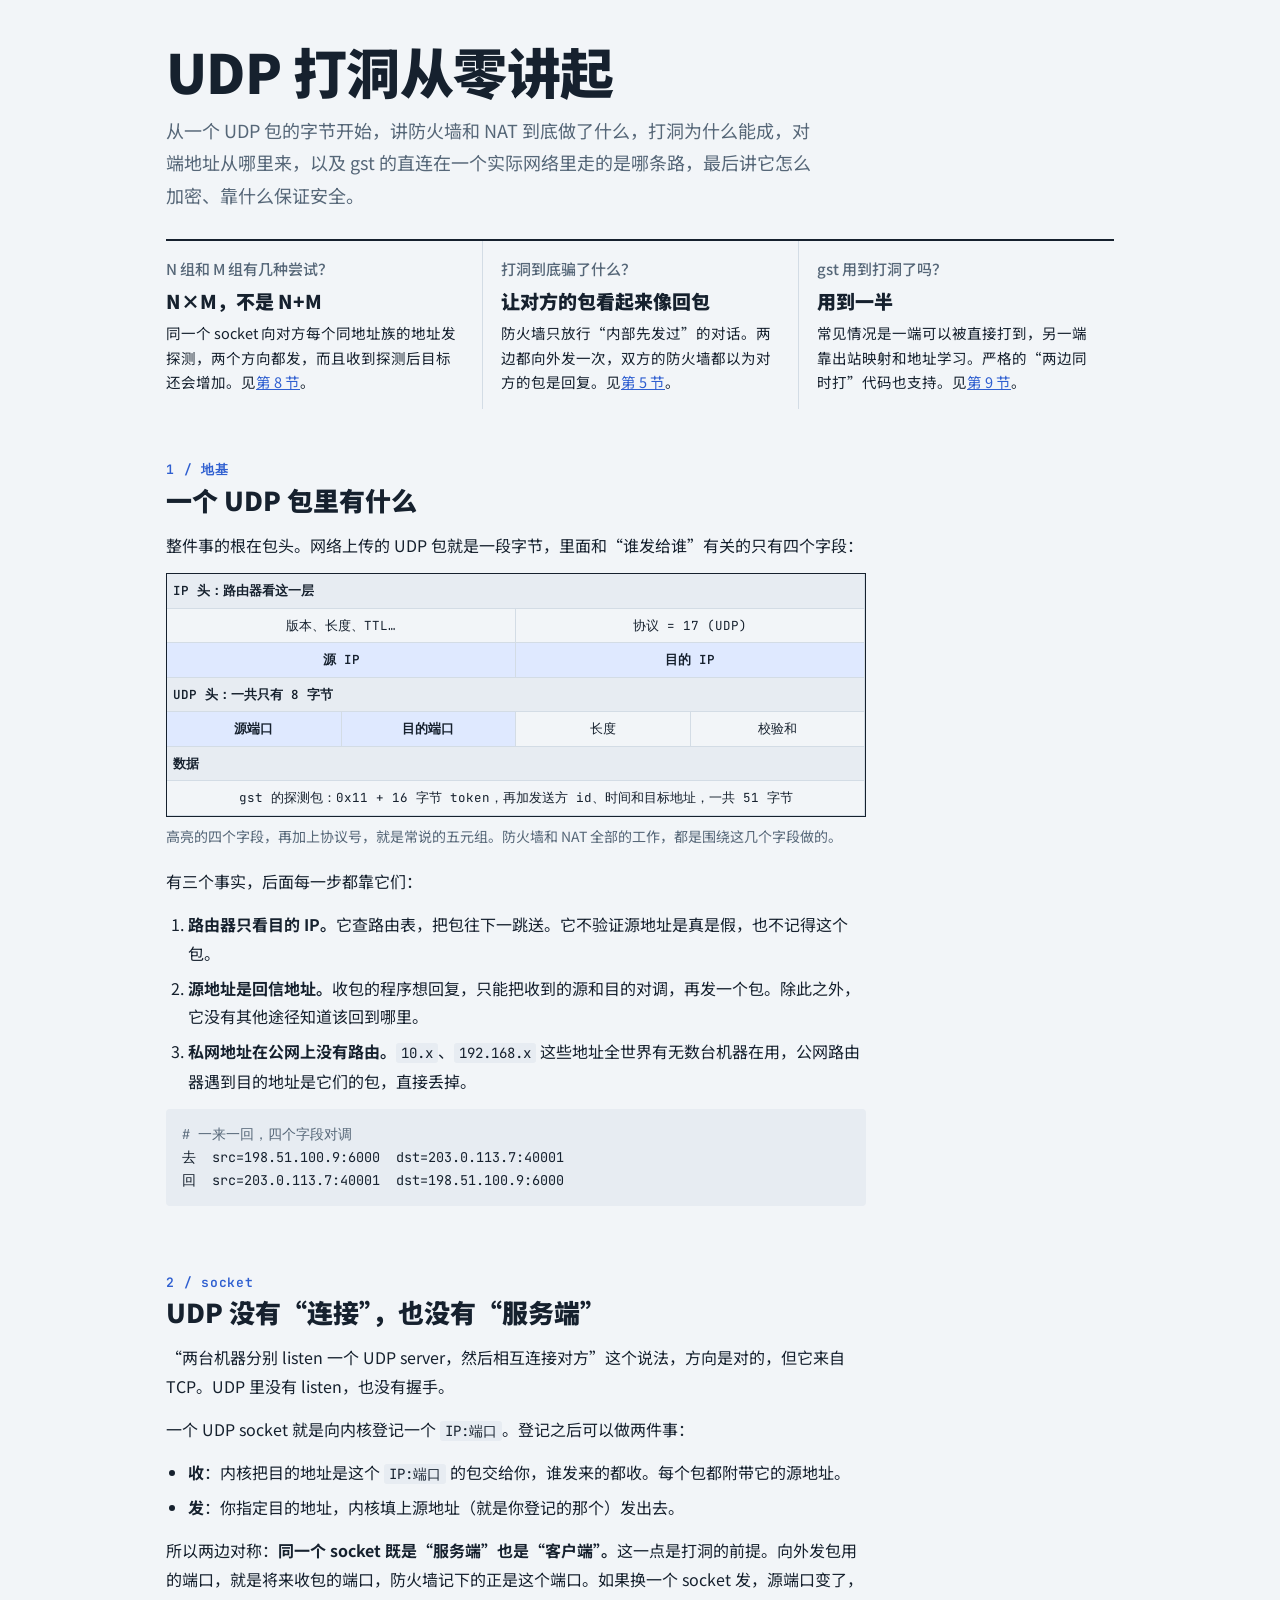
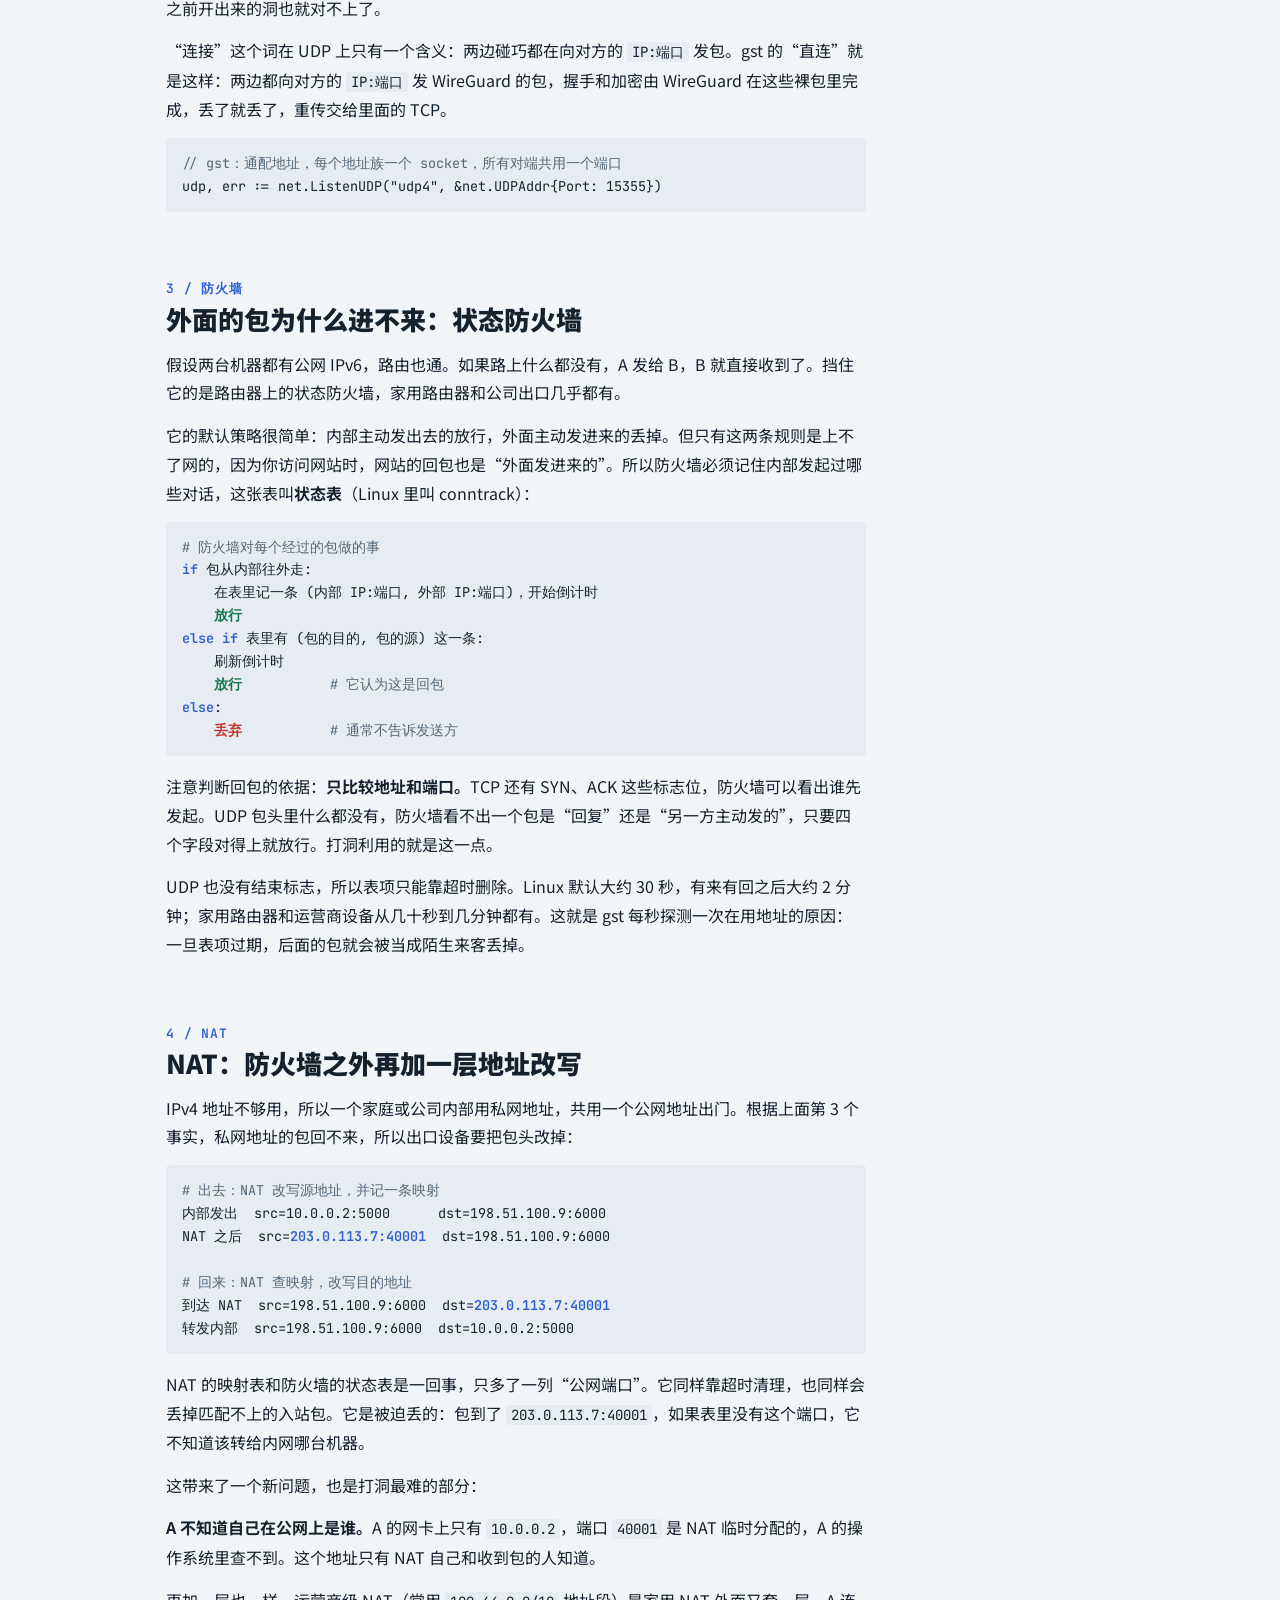
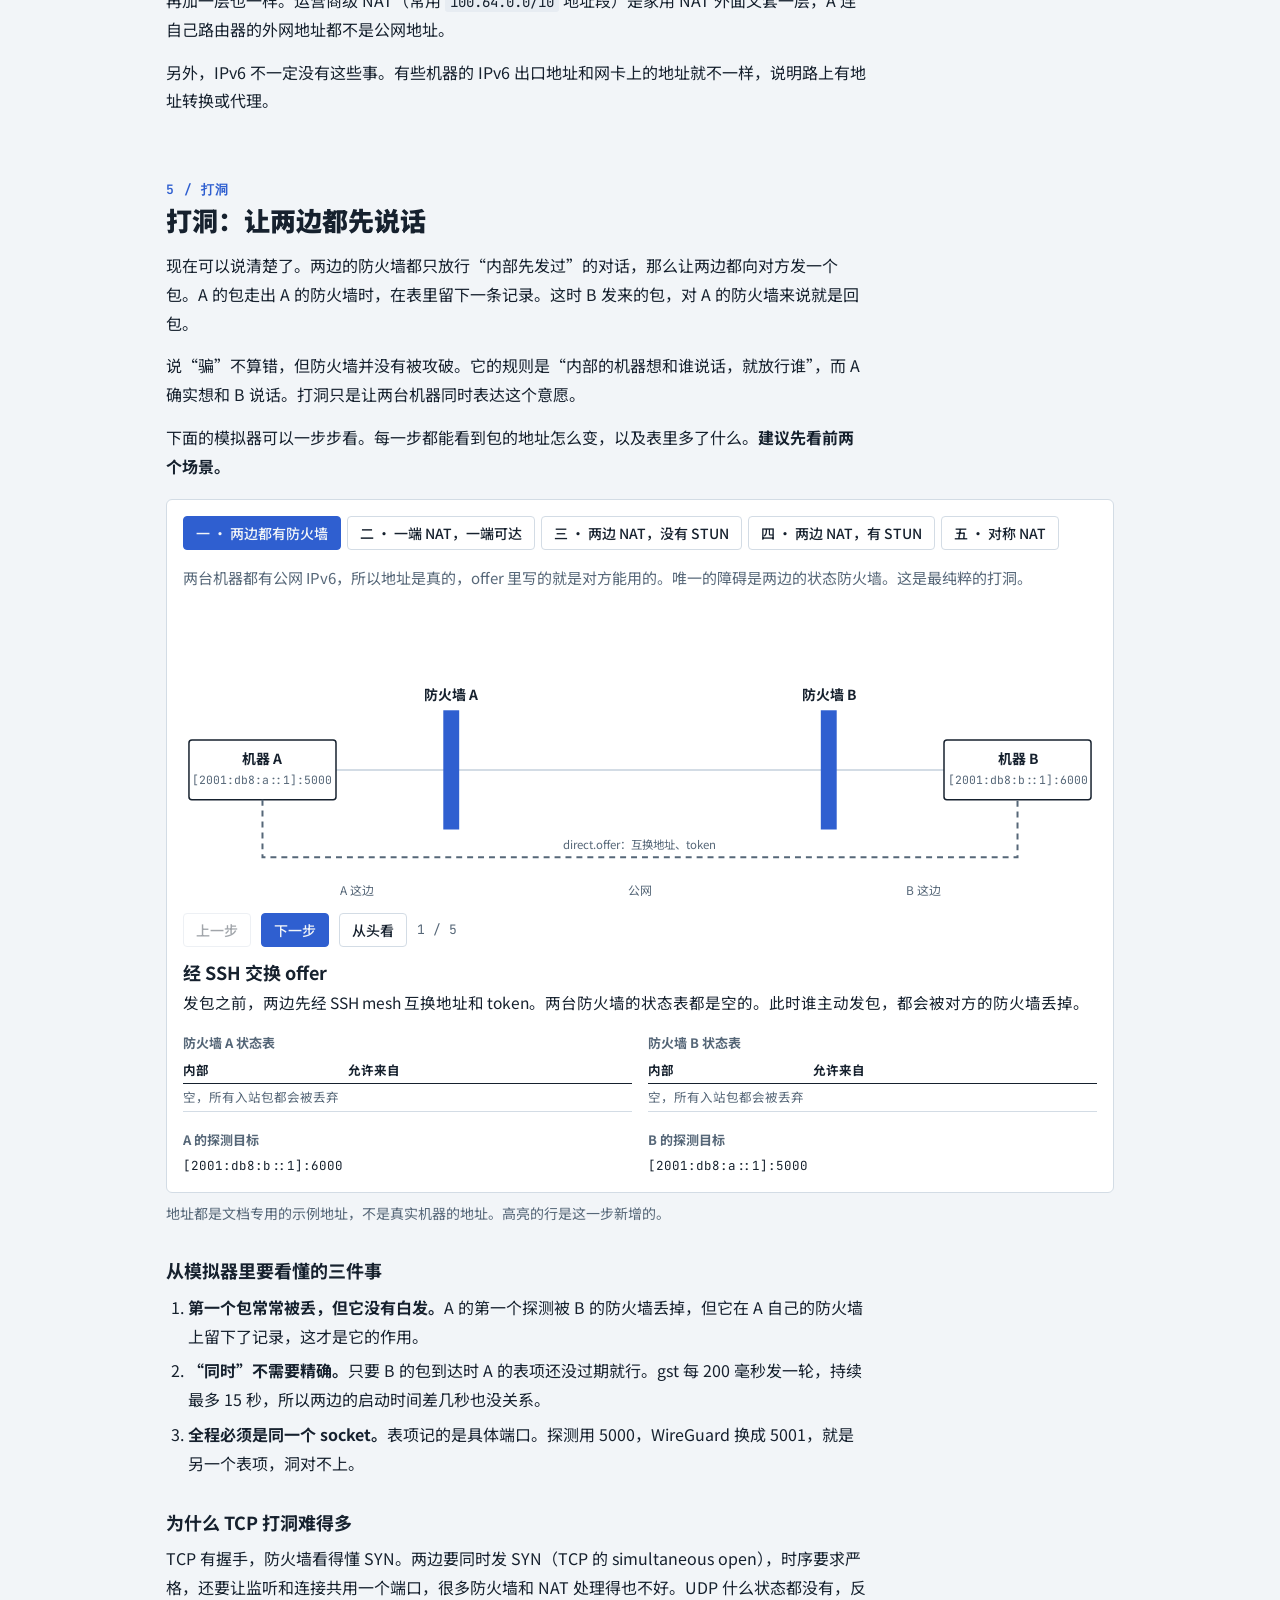
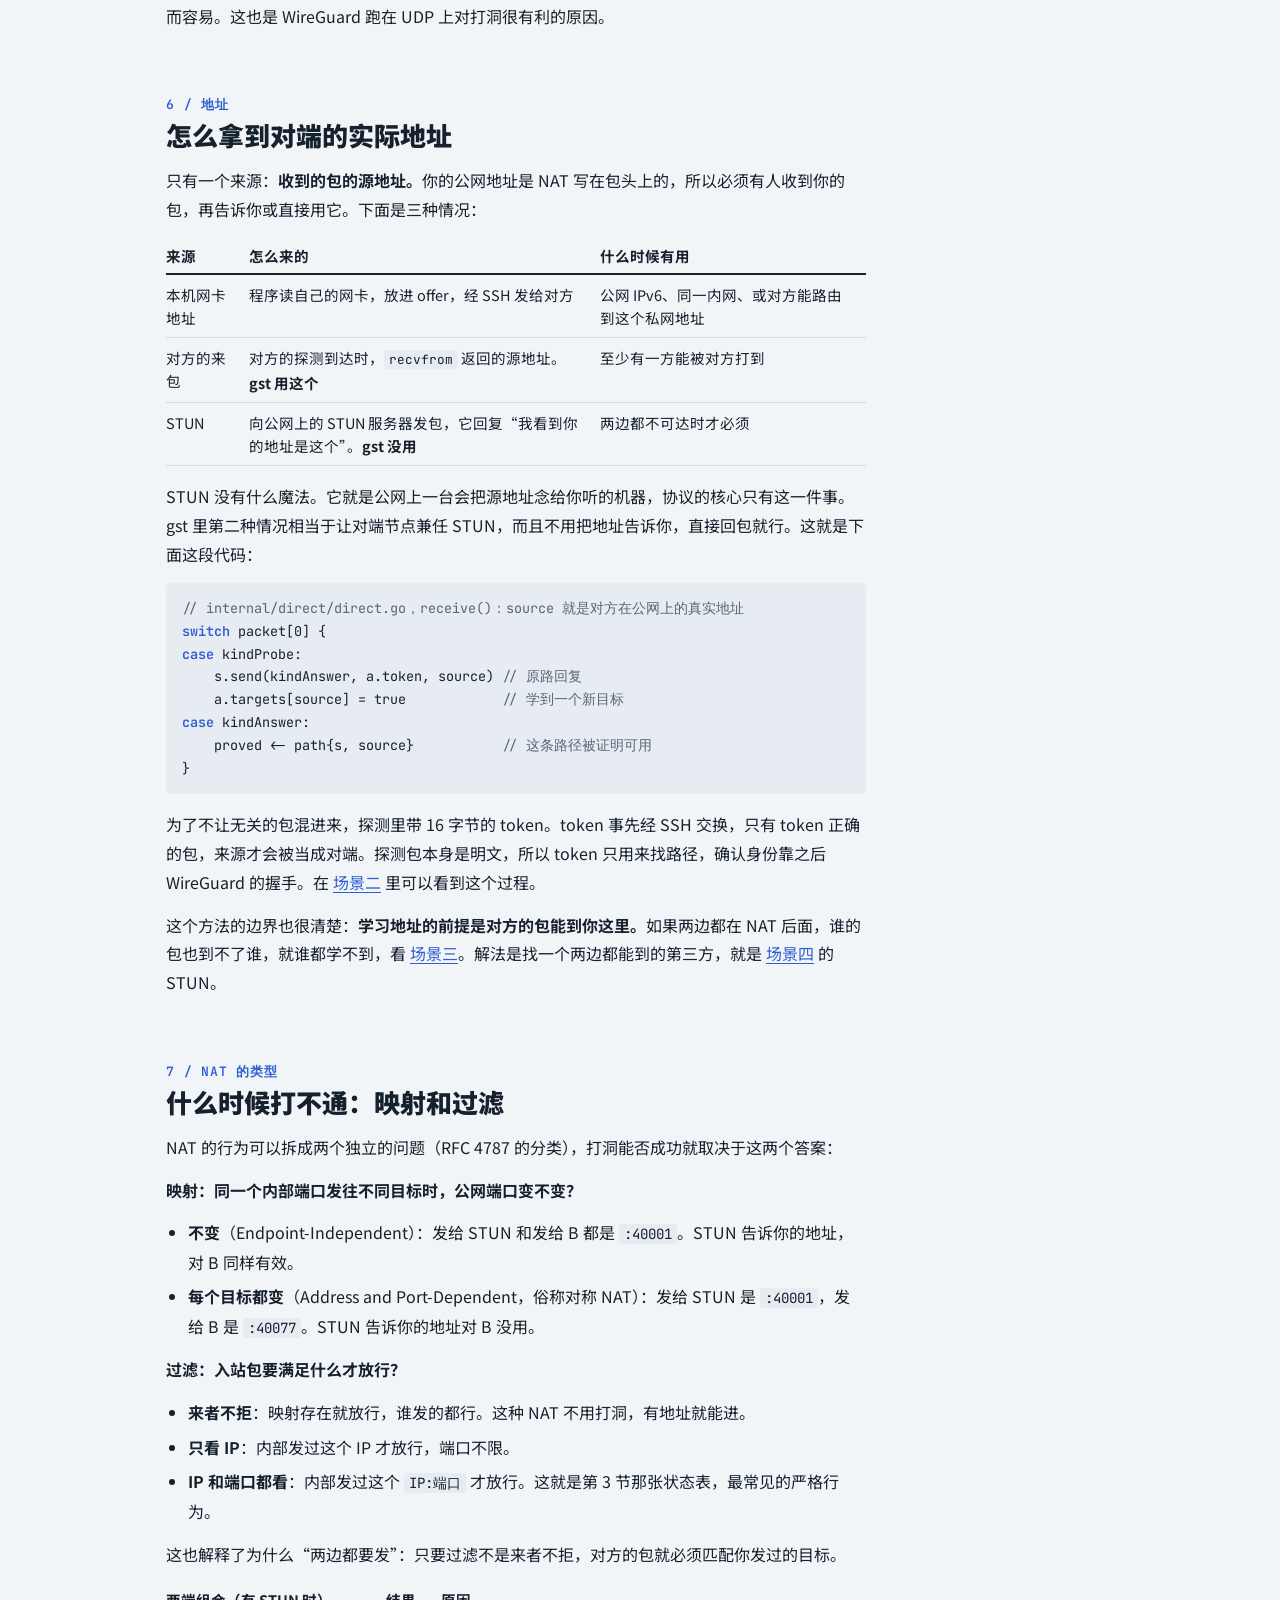
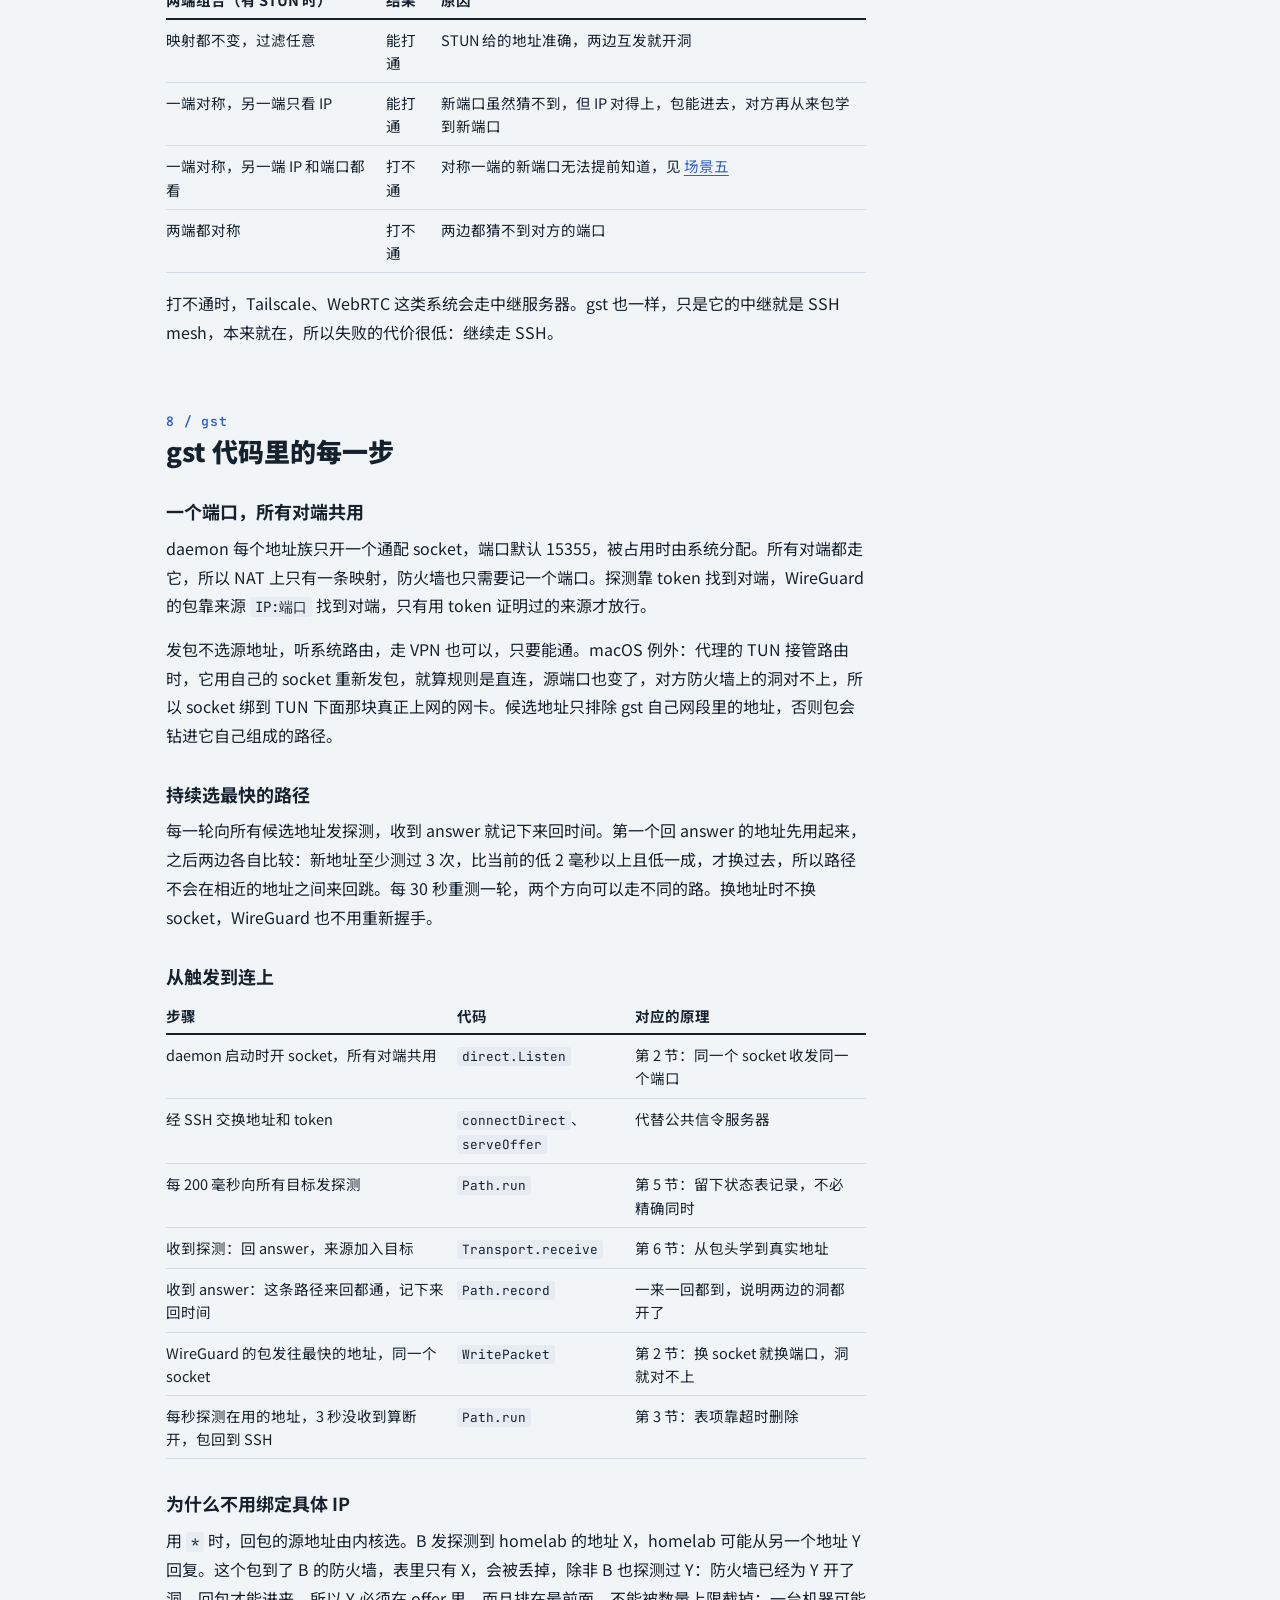
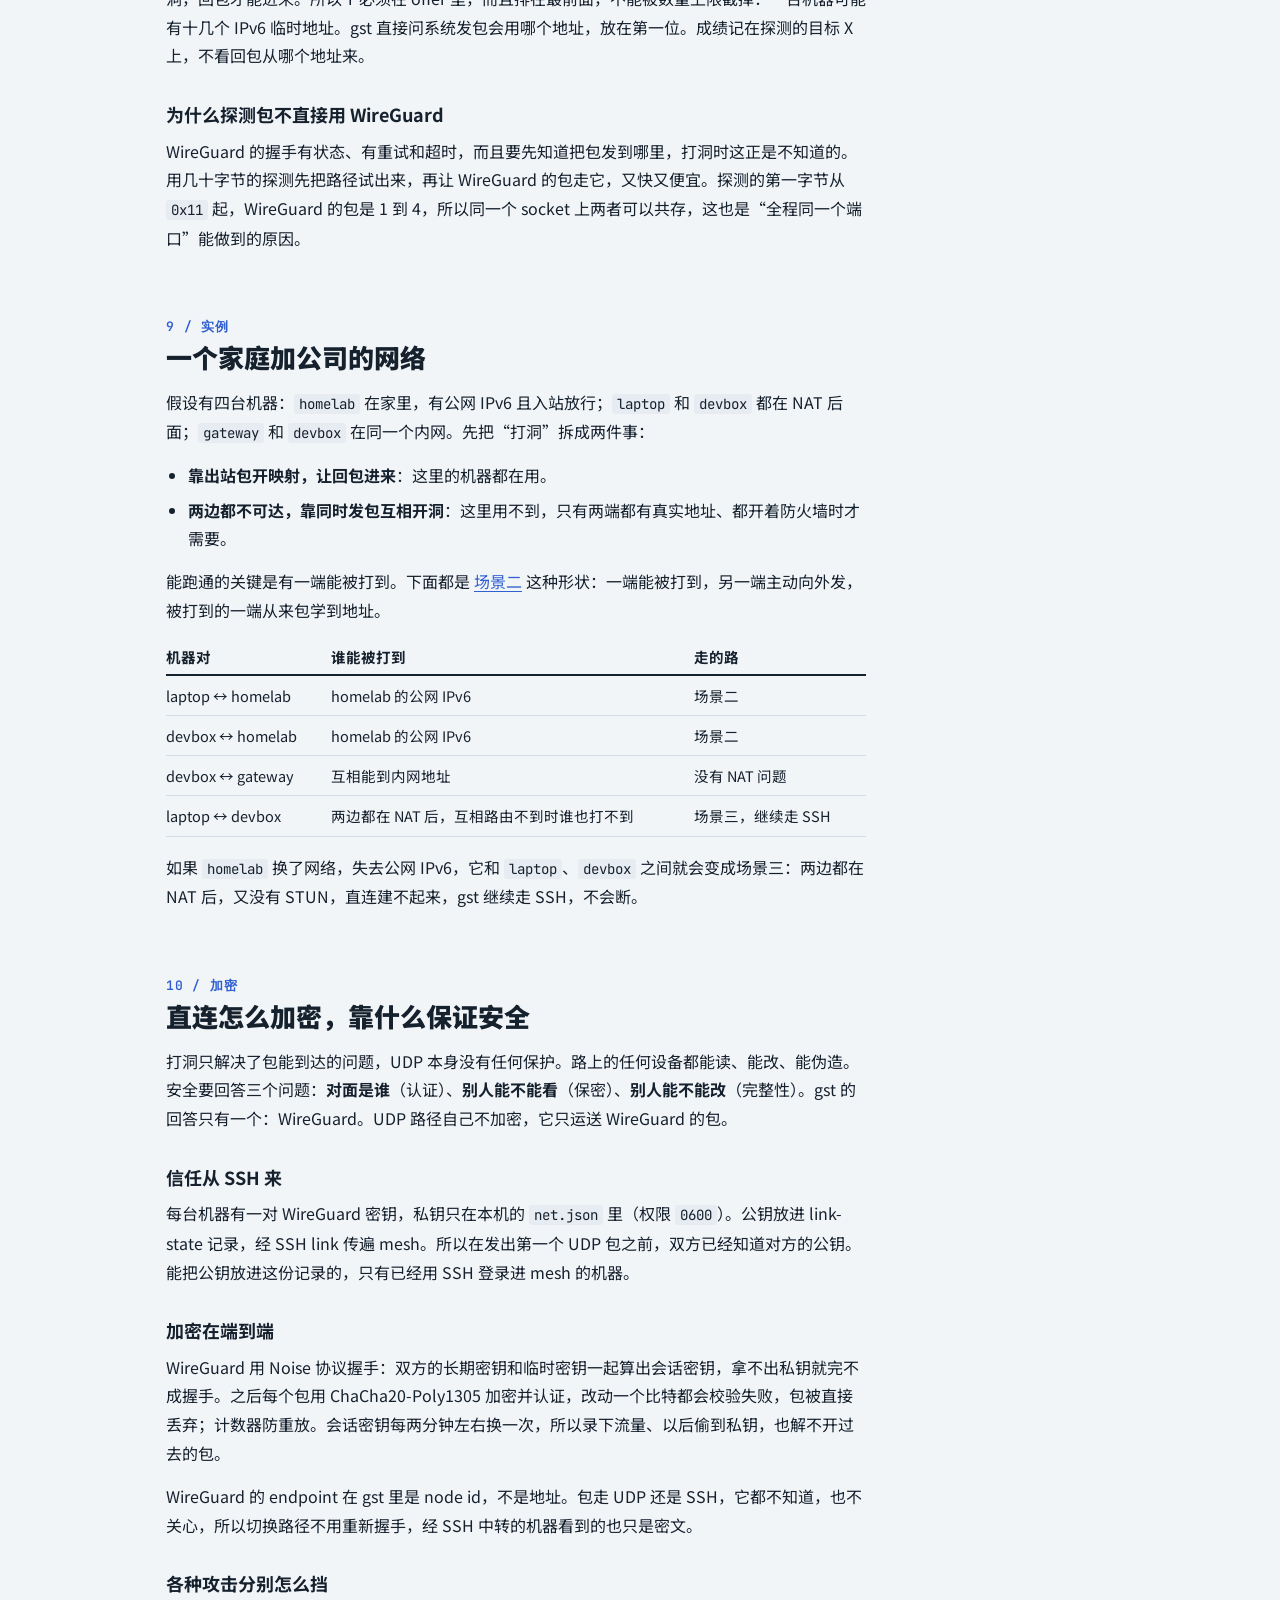
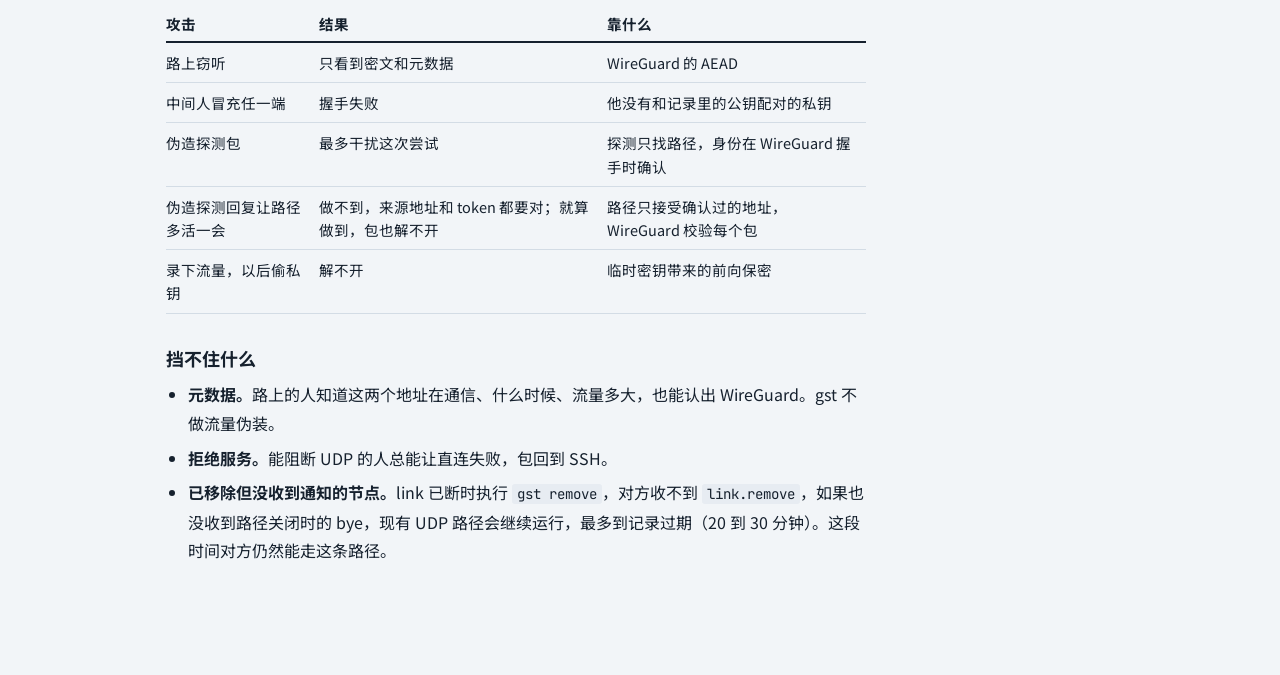
==== commit 4eaa3f8d: "Send UDP paths through the real interface on macOS, and offer the source address first" ====
--- a/docs/design/udp-hole-punching.html
+++ b/docs/design/udp-hole-punching.html
@@ -352,7 +352,7 @@
   <div class="col">
     <h3>一个端口，所有对端共用</h3>
     <p>daemon 每个地址族只开一个通配 socket，端口默认 15355，被占用时由系统分配。所有对端都走它，所以 NAT 上只有一条映射，防火墙也只需要记一个端口。探测靠 token 找到对端，WireGuard 的包靠来源 <code>IP:端口</code> 找到对端，只有用 token 证明过的来源才放行。</p>
-    <p>发包不选源地址，也不选网卡，一切听系统路由，走 VPN 也可以，只要能通。候选地址只排除 gst 自己网段里的地址，否则包会钻进它自己组成的路径。</p>
+    <p>发包不选源地址，听系统路由，走 VPN 也可以，只要能通。macOS 例外：代理的 TUN 接管路由时，它用自己的 socket 重新发包，就算规则是直连，源端口也变了，对方防火墙上的洞对不上，所以 socket 绑到 TUN 下面那块真正上网的网卡。候选地址只排除 gst 自己网段里的地址，否则包会钻进它自己组成的路径。</p>
 
     <h3>持续选最快的路径</h3>
     <p>每一轮向所有候选地址发探测，收到 answer 就记下来回时间。第一个回 answer 的地址先用起来，之后两边各自比较：新地址至少测过 3 次，比当前的低 2 毫秒以上且低一成，才换过去，所以路径不会在相近的地址之间来回跳。每 30 秒重测一轮，两个方向可以走不同的路。换地址时不换 socket，WireGuard 也不用重新握手。</p>
@@ -373,7 +373,7 @@
   </div>
   <div class="col">
     <h3>为什么不用绑定具体 IP</h3>
-    <p>用 <code>*</code> 时，回包的源地址由内核选。B 发探测到 homelab 的地址 X，homelab 可能从另一个地址 Y 回复。这个包到了 B 的防火墙，表里只有 X，看起来会被丢掉。但 B 在探测 homelab 提供的所有地址，Y 也在其中，防火墙已经为 Y 开了洞，所以回包能进来。成绩记在探测的目标 X 上，不看回包从哪个地址来。</p>
+    <p>用 <code>*</code> 时，回包的源地址由内核选。B 发探测到 homelab 的地址 X，homelab 可能从另一个地址 Y 回复。这个包到了 B 的防火墙，表里只有 X，会被丢掉，除非 B 也探测过 Y：防火墙已经为 Y 开了洞，回包才能进来。所以 Y 必须在 offer 里，而且排在最前面，不能被数量上限截掉：一台机器可能有十几个 IPv6 临时地址。gst 直接问系统发包会用哪个地址，放在第一位。成绩记在探测的目标 X 上，不看回包从哪个地址来。</p>
 
     <h3>为什么探测包不直接用 WireGuard</h3>
     <p>WireGuard 的握手有状态、有重试和超时，而且要先知道把包发到哪里，打洞时这正是不知道的。用几十字节的探测先把路径试出来，再让 WireGuard 的包走它，又快又便宜。探测的第一字节从 <code>0x11</code> 起，WireGuard 的包是 1 到 4，所以同一个 socket 上两者可以共存，这也是“全程同一个端口”能做到的原因。</p>
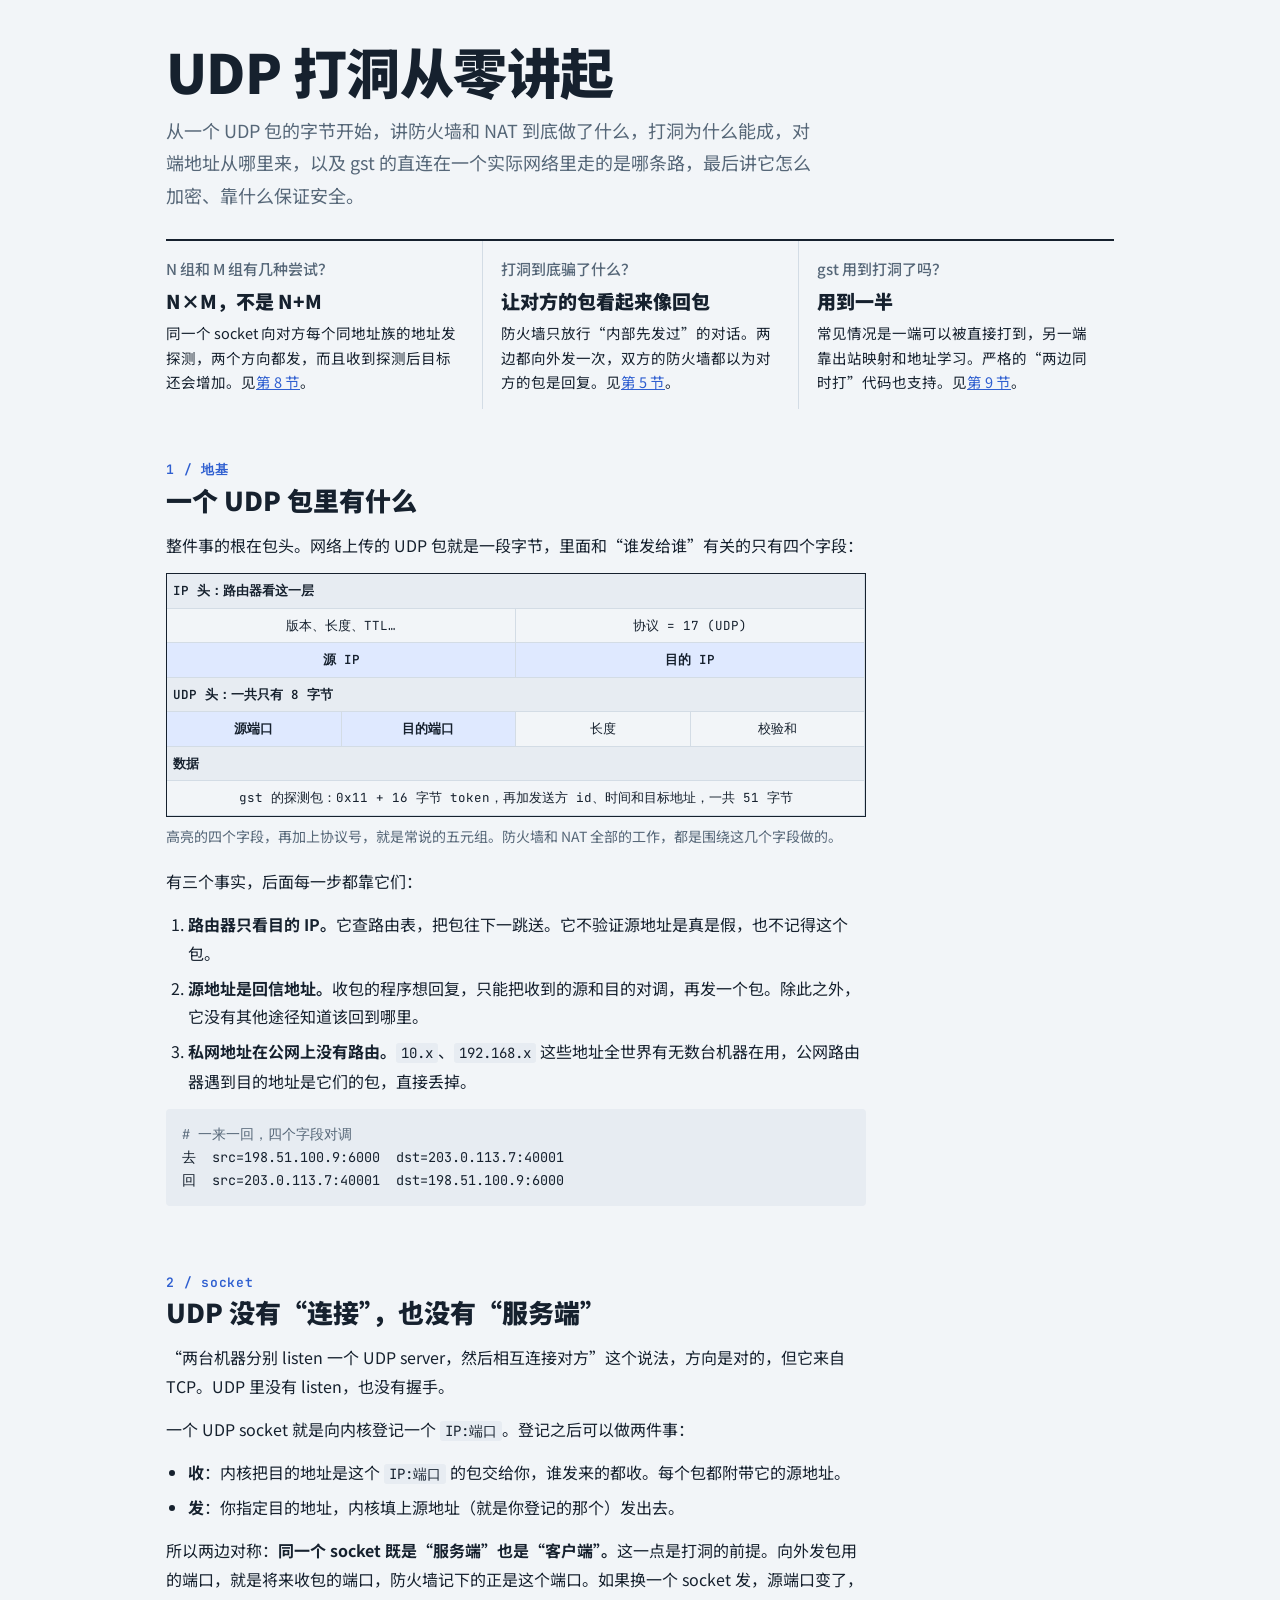
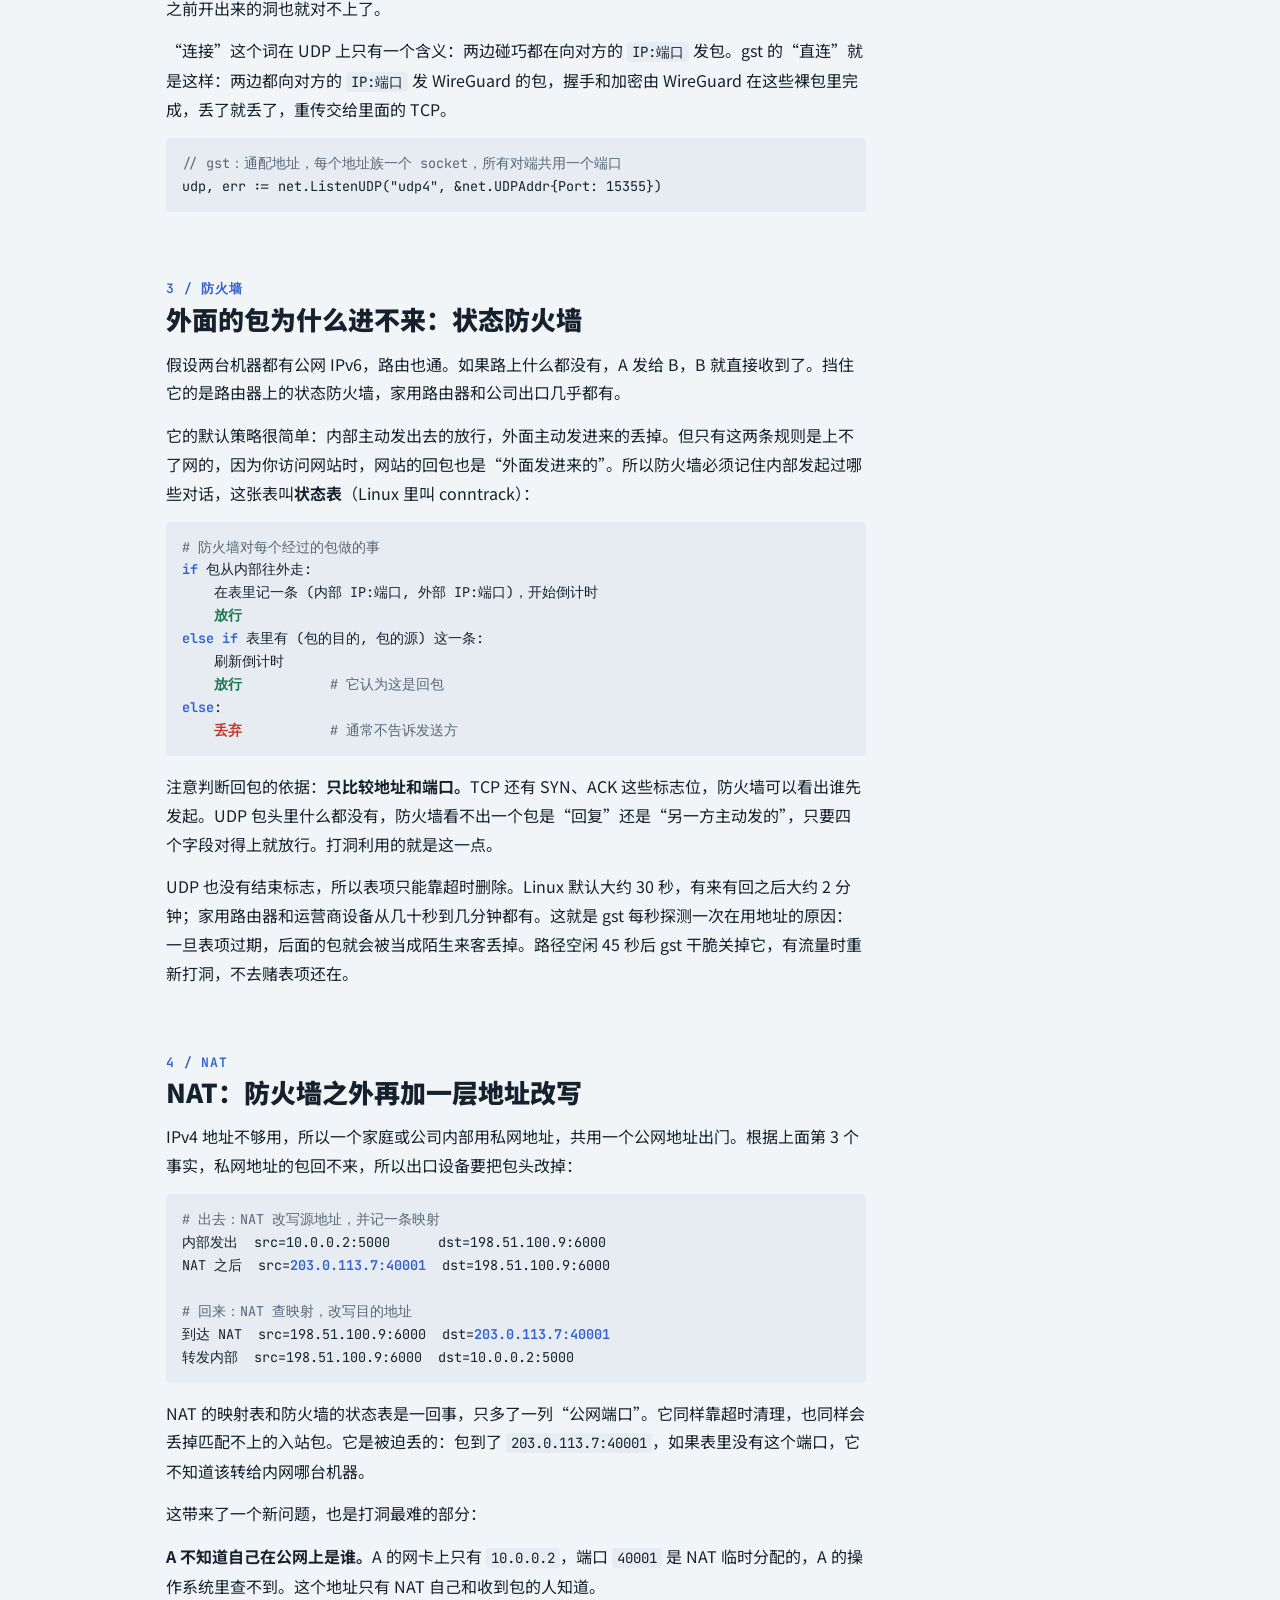
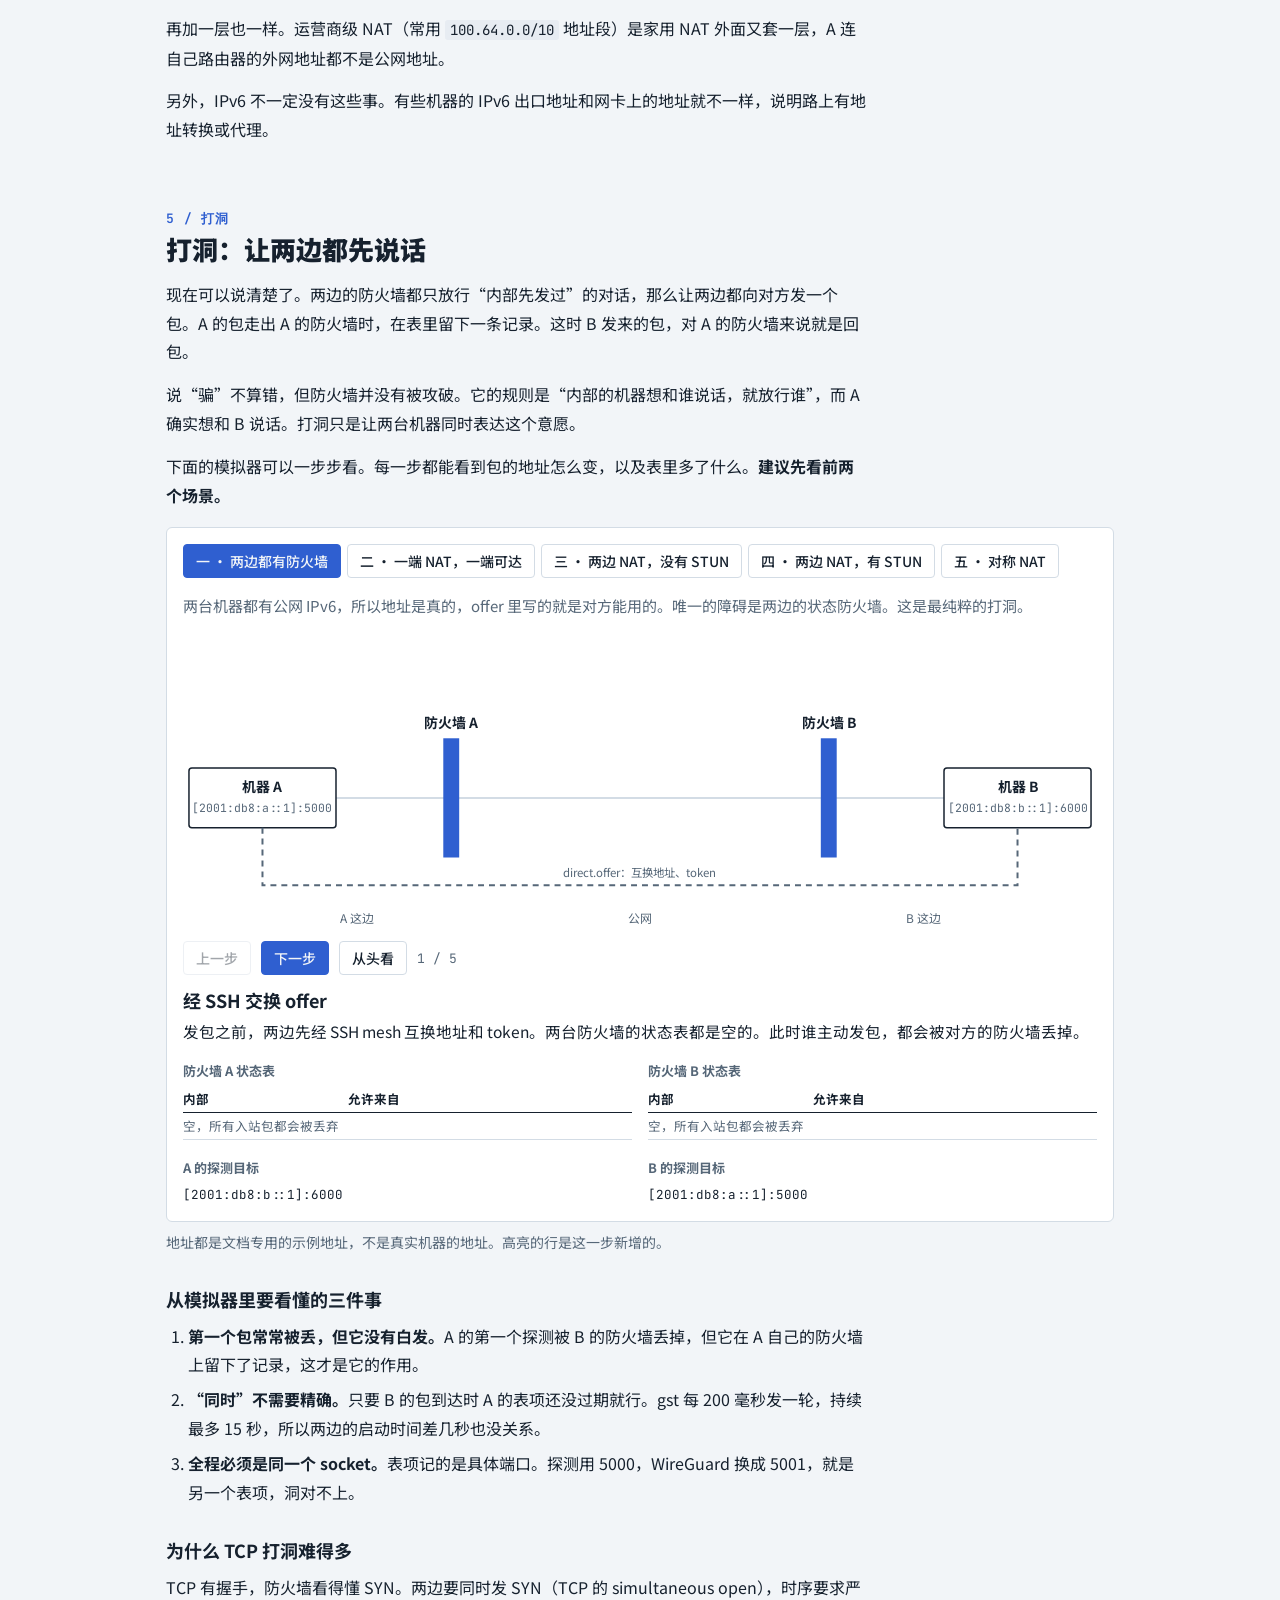
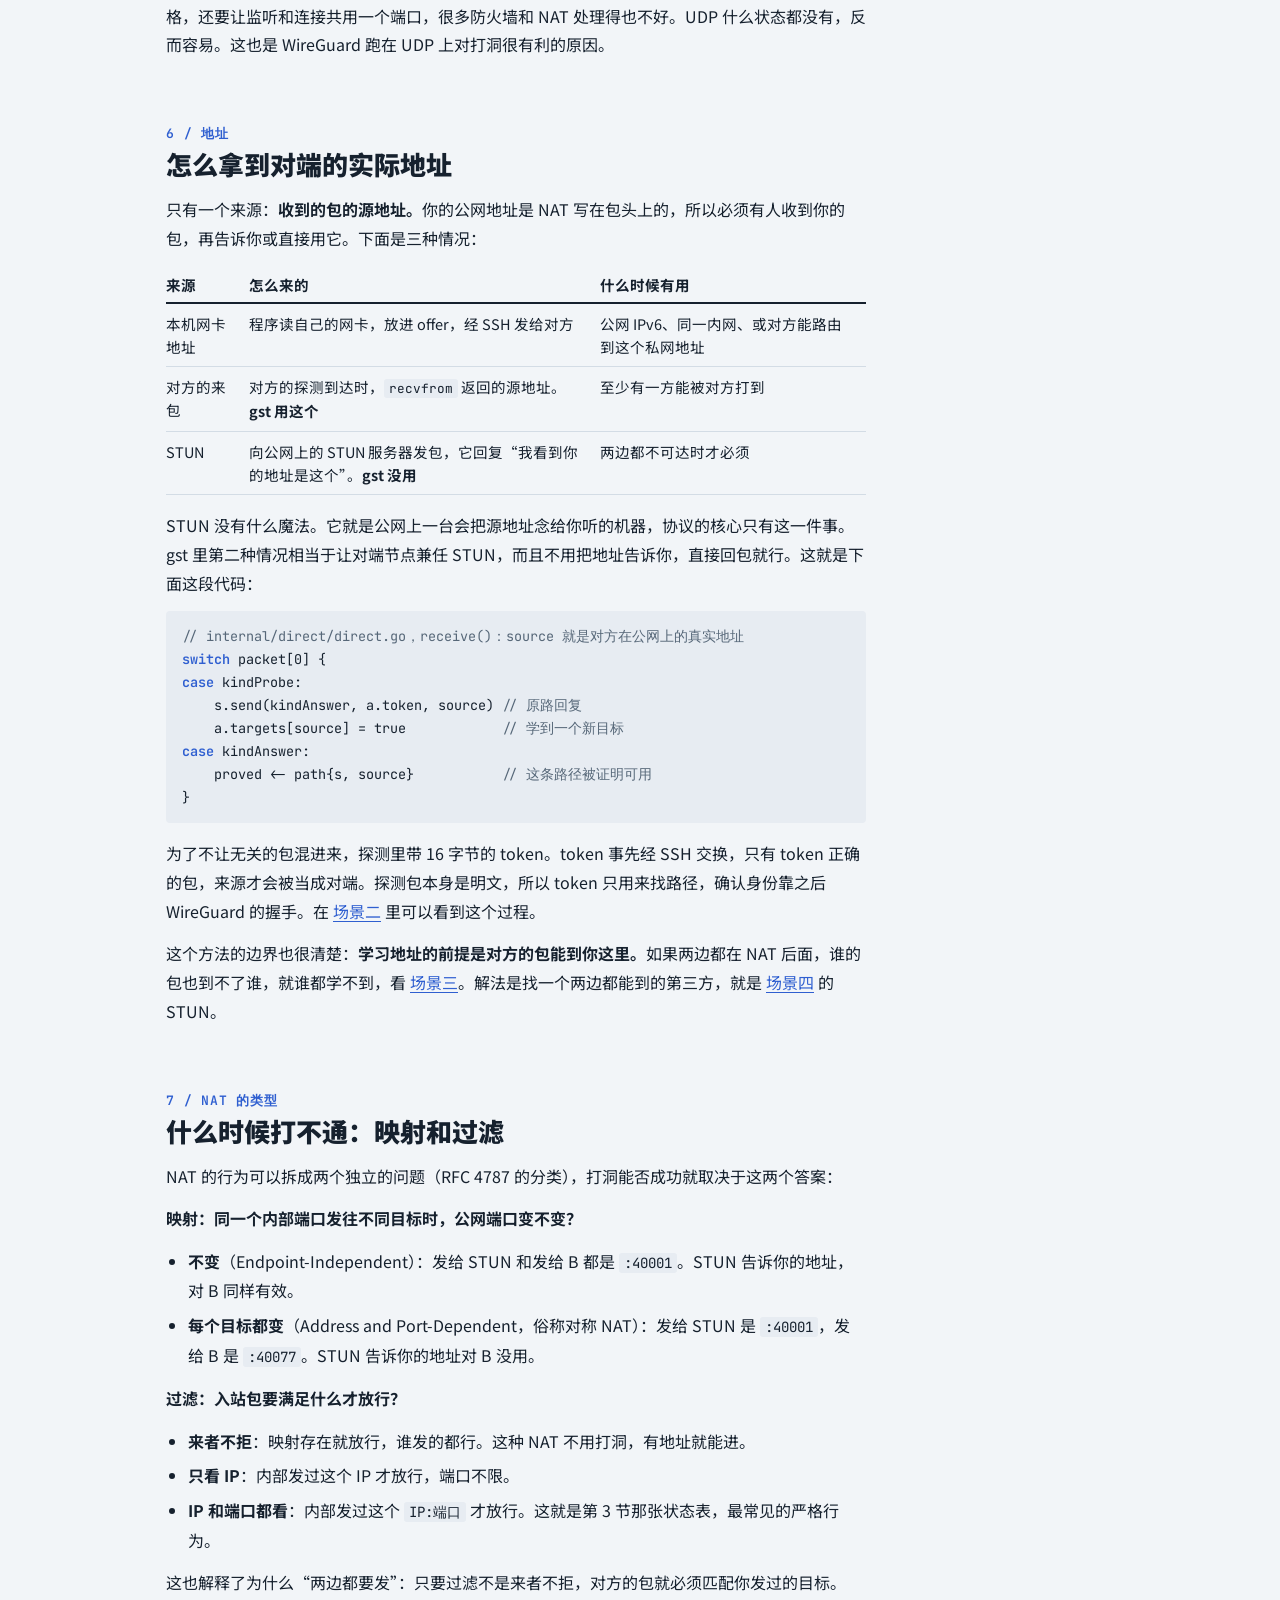
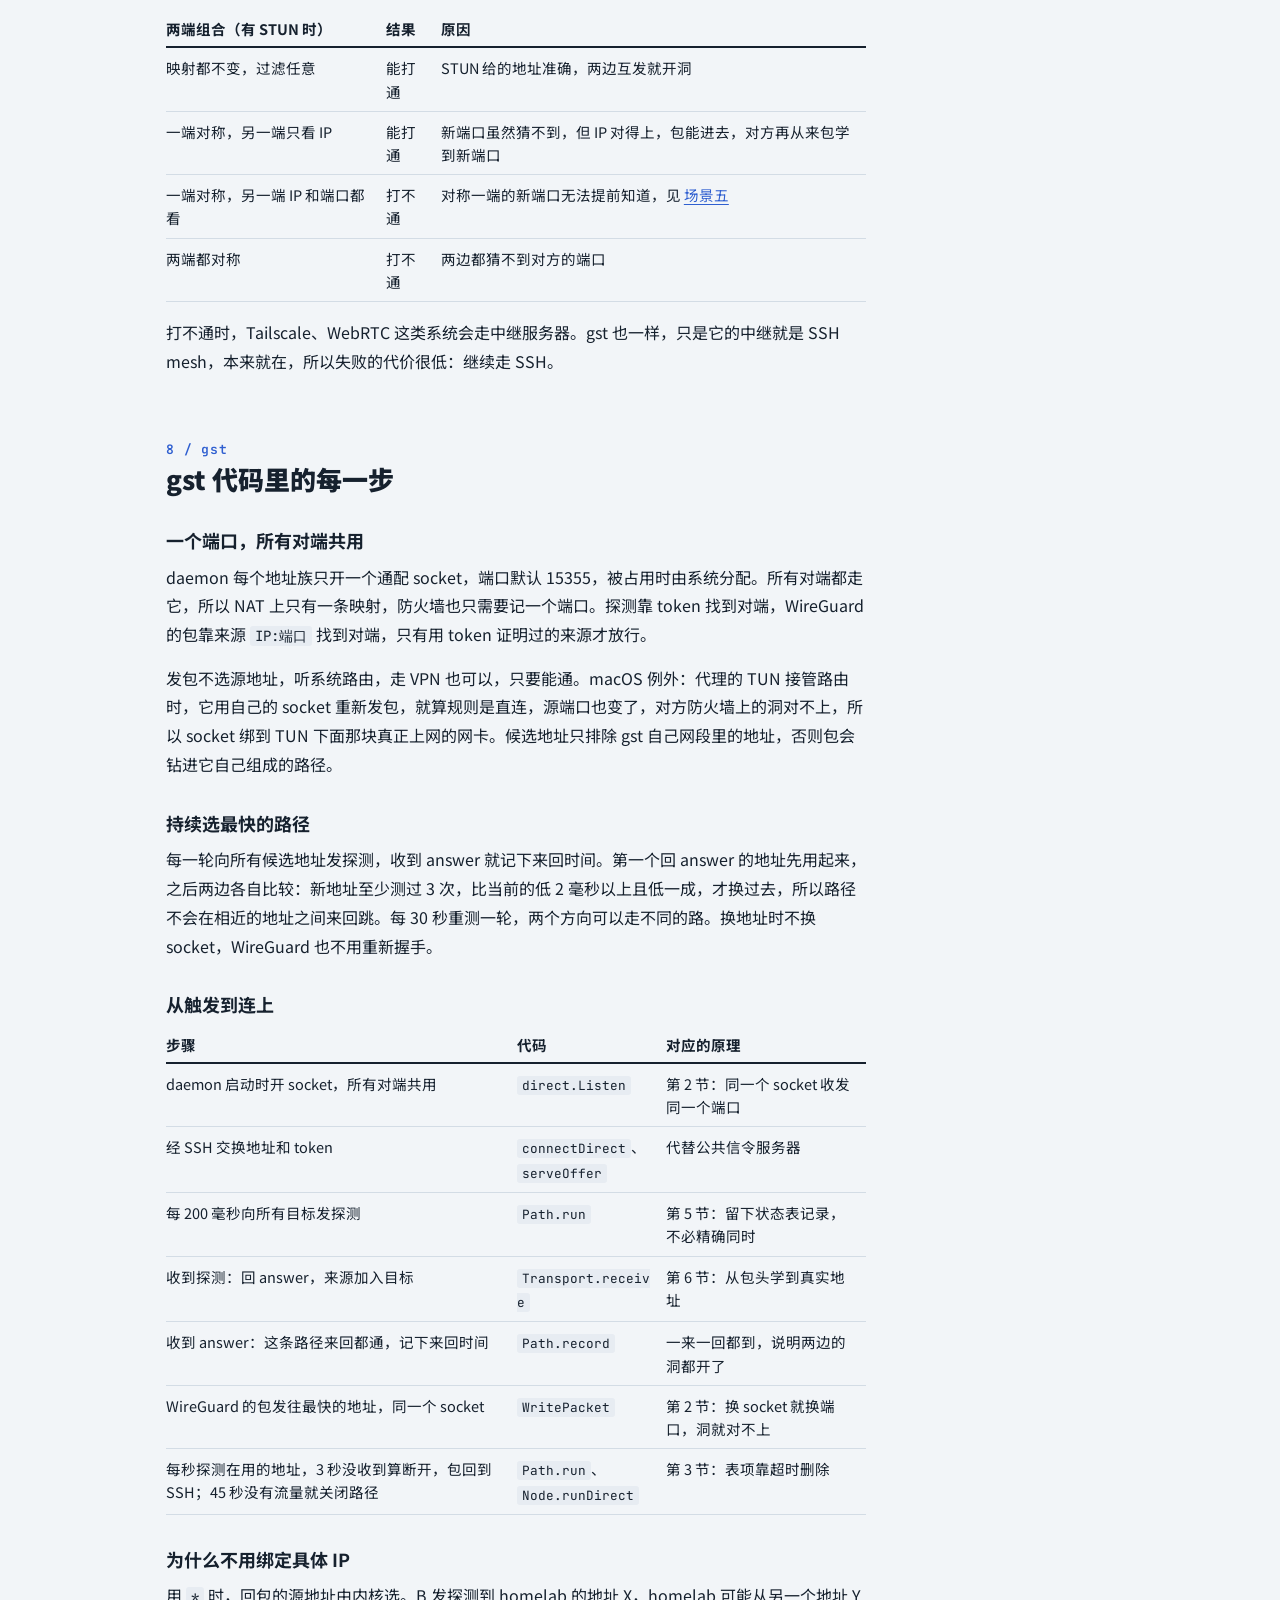
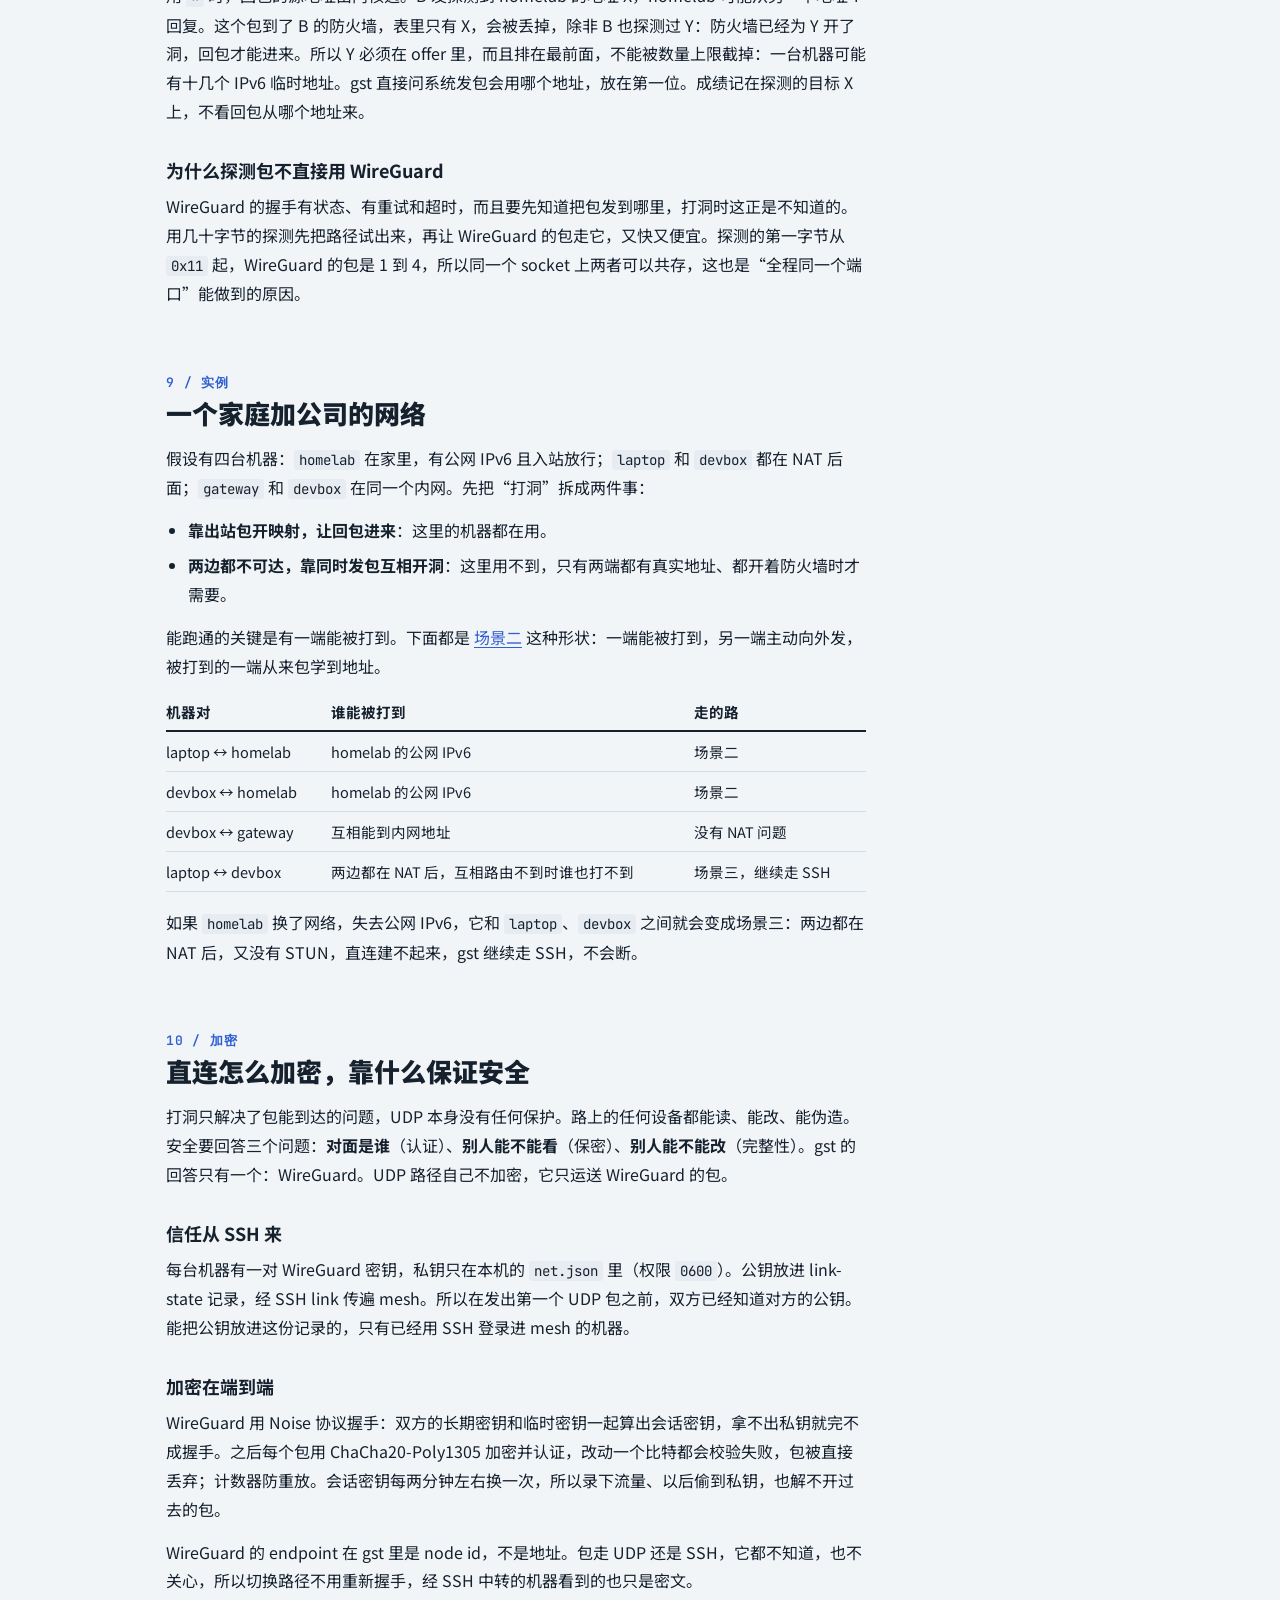
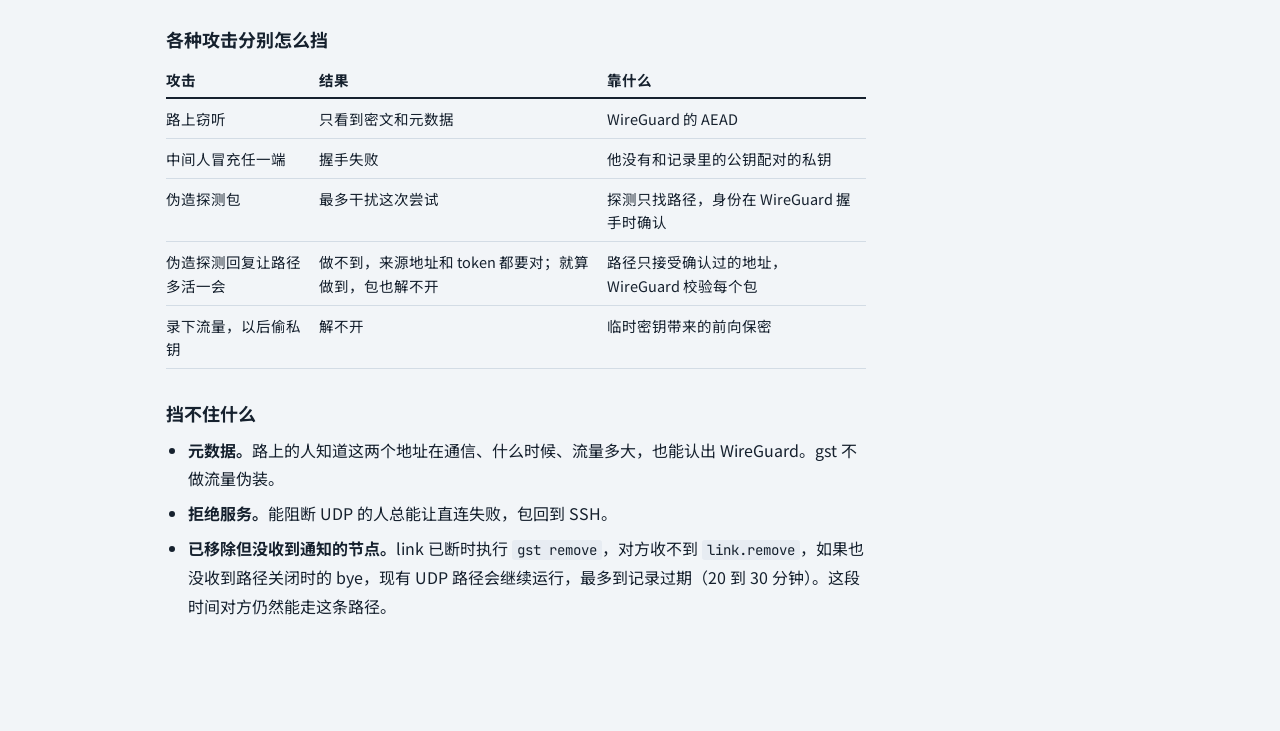
==== commit 738fc379: "Close UDP paths that carry nothing for 45 seconds An idle path still sent a probe every second and s" ====
--- a/docs/design/udp-hole-punching.html
+++ b/docs/design/udp-hole-punching.html
@@ -218,7 +218,7 @@
 <span class="k">else</span>:
     <span class="d">丢弃</span>           <span class="c"># 通常不告诉发送方</span></pre>
     <p>注意判断回包的依据：<strong>只比较地址和端口。</strong>TCP 还有 SYN、ACK 这些标志位，防火墙可以看出谁先发起。UDP 包头里什么都没有，防火墙看不出一个包是“回复”还是“另一方主动发的”，只要四个字段对得上就放行。打洞利用的就是这一点。</p>
-    <p>UDP 也没有结束标志，所以表项只能靠超时删除。Linux 默认大约 30 秒，有来有回之后大约 2 分钟；家用路由器和运营商设备从几十秒到几分钟都有。这就是 gst 每秒探测一次在用地址的原因：一旦表项过期，后面的包就会被当成陌生来客丢掉。</p>
+    <p>UDP 也没有结束标志，所以表项只能靠超时删除。Linux 默认大约 30 秒，有来有回之后大约 2 分钟；家用路由器和运营商设备从几十秒到几分钟都有。这就是 gst 每秒探测一次在用地址的原因：一旦表项过期，后面的包就会被当成陌生来客丢掉。路径空闲 45 秒后 gst 干脆关掉它，有流量时重新打洞，不去赌表项还在。</p>
   </div>
 </section>
 
@@ -368,7 +368,7 @@
       <tr><td>收到探测：回 answer，来源加入目标</td><td><code>Transport.receive</code></td><td>第 6 节：从包头学到真实地址</td></tr>
       <tr><td>收到 answer：这条路径来回都通，记下来回时间</td><td><code>Path.record</code></td><td>一来一回都到，说明两边的洞都开了</td></tr>
       <tr><td>WireGuard 的包发往最快的地址，同一个 socket</td><td><code>WritePacket</code></td><td>第 2 节：换 socket 就换端口，洞就对不上</td></tr>
-      <tr><td>每秒探测在用的地址，3 秒没收到算断开，包回到 SSH</td><td><code>Path.run</code></td><td>第 3 节：表项靠超时删除</td></tr>
+      <tr><td>每秒探测在用的地址，3 秒没收到算断开，包回到 SSH；45 秒没有流量就关闭路径</td><td><code>Path.run</code>、<code>Node.runDirect</code></td><td>第 3 节：表项靠超时删除</td></tr>
     </table>
   </div>
   <div class="col">
@@ -498,7 +498,7 @@
         { t: 'B 发探测：同样到不了', d: 'B 这边完全对称。两边都在发，但包都到不了对方，所以没有一方能看到对方的源地址。',
           path: [H('B', bP, aP, 'B 发出'), H('FB', '198.51.100.9:50002', aP, 'NAT 改写源地址'), H('N', '198.51.100.9:50002', aP, '路由器：私网地址，丢弃')], drop: '私网地址没有路由',
           fb: [[bP, '198.51.100.9:50002', aP]] },
-        { t: '15 秒后放弃，继续走 SSH', d: '整次尝试限时 15 秒，之后记录失败，等 1 分钟再试，连续失败时等待翻倍，最长 30 分钟。业务不受影响，连接一直走 SSH。缺的只有一样东西：一个两边都能到达、能告诉它们公网地址的第三方。',
+        { t: '15 秒后放弃，继续走 SSH', d: '整次尝试限时 15 秒，之后记录失败，等 5 秒再试，连续失败时等待翻倍，最长 5 分钟。业务不受影响，连接一直走 SSH。缺的只有一样东西：一个两边都能到达、能告诉它们公网地址的第三方。',
           ssh: '业务继续走 SSH' }
       ] },
     { name: '四 · 两边 NAT，有 STUN', kinds: ['nat', 'nat'], stun: true,
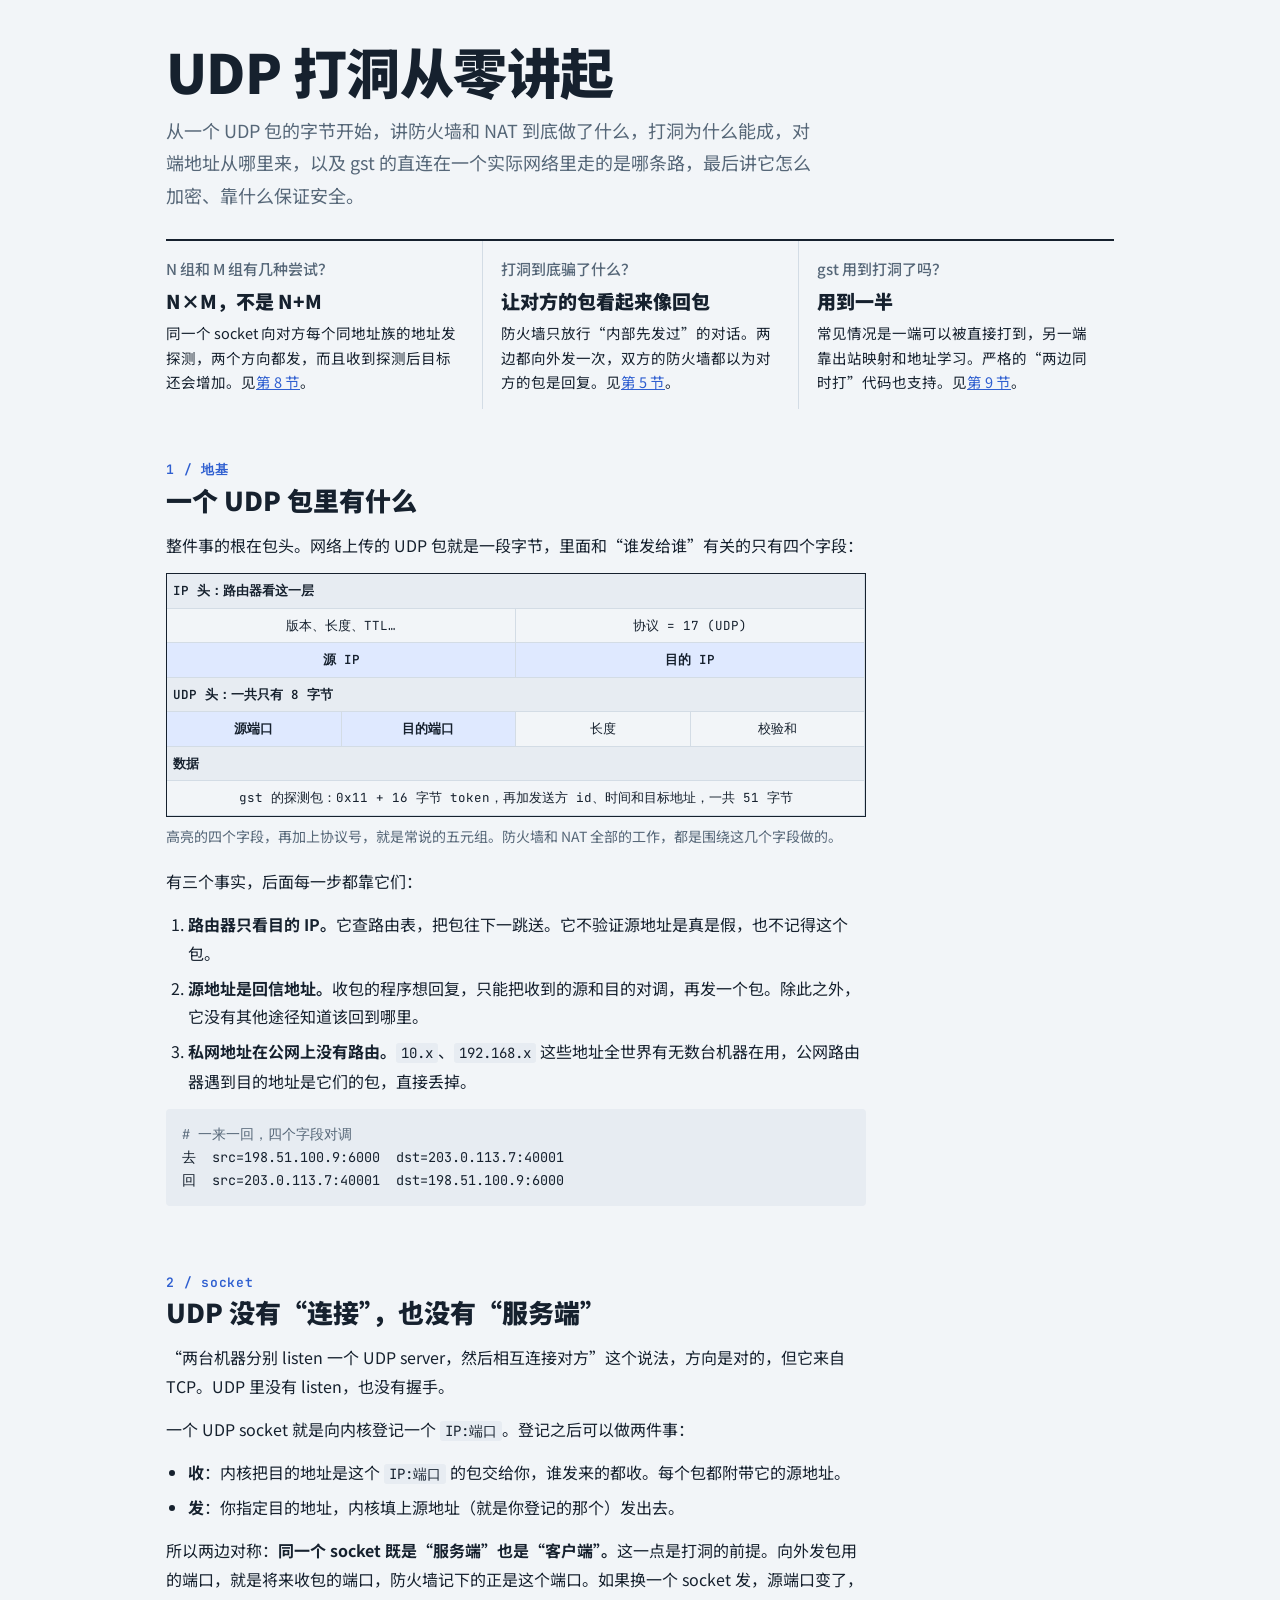
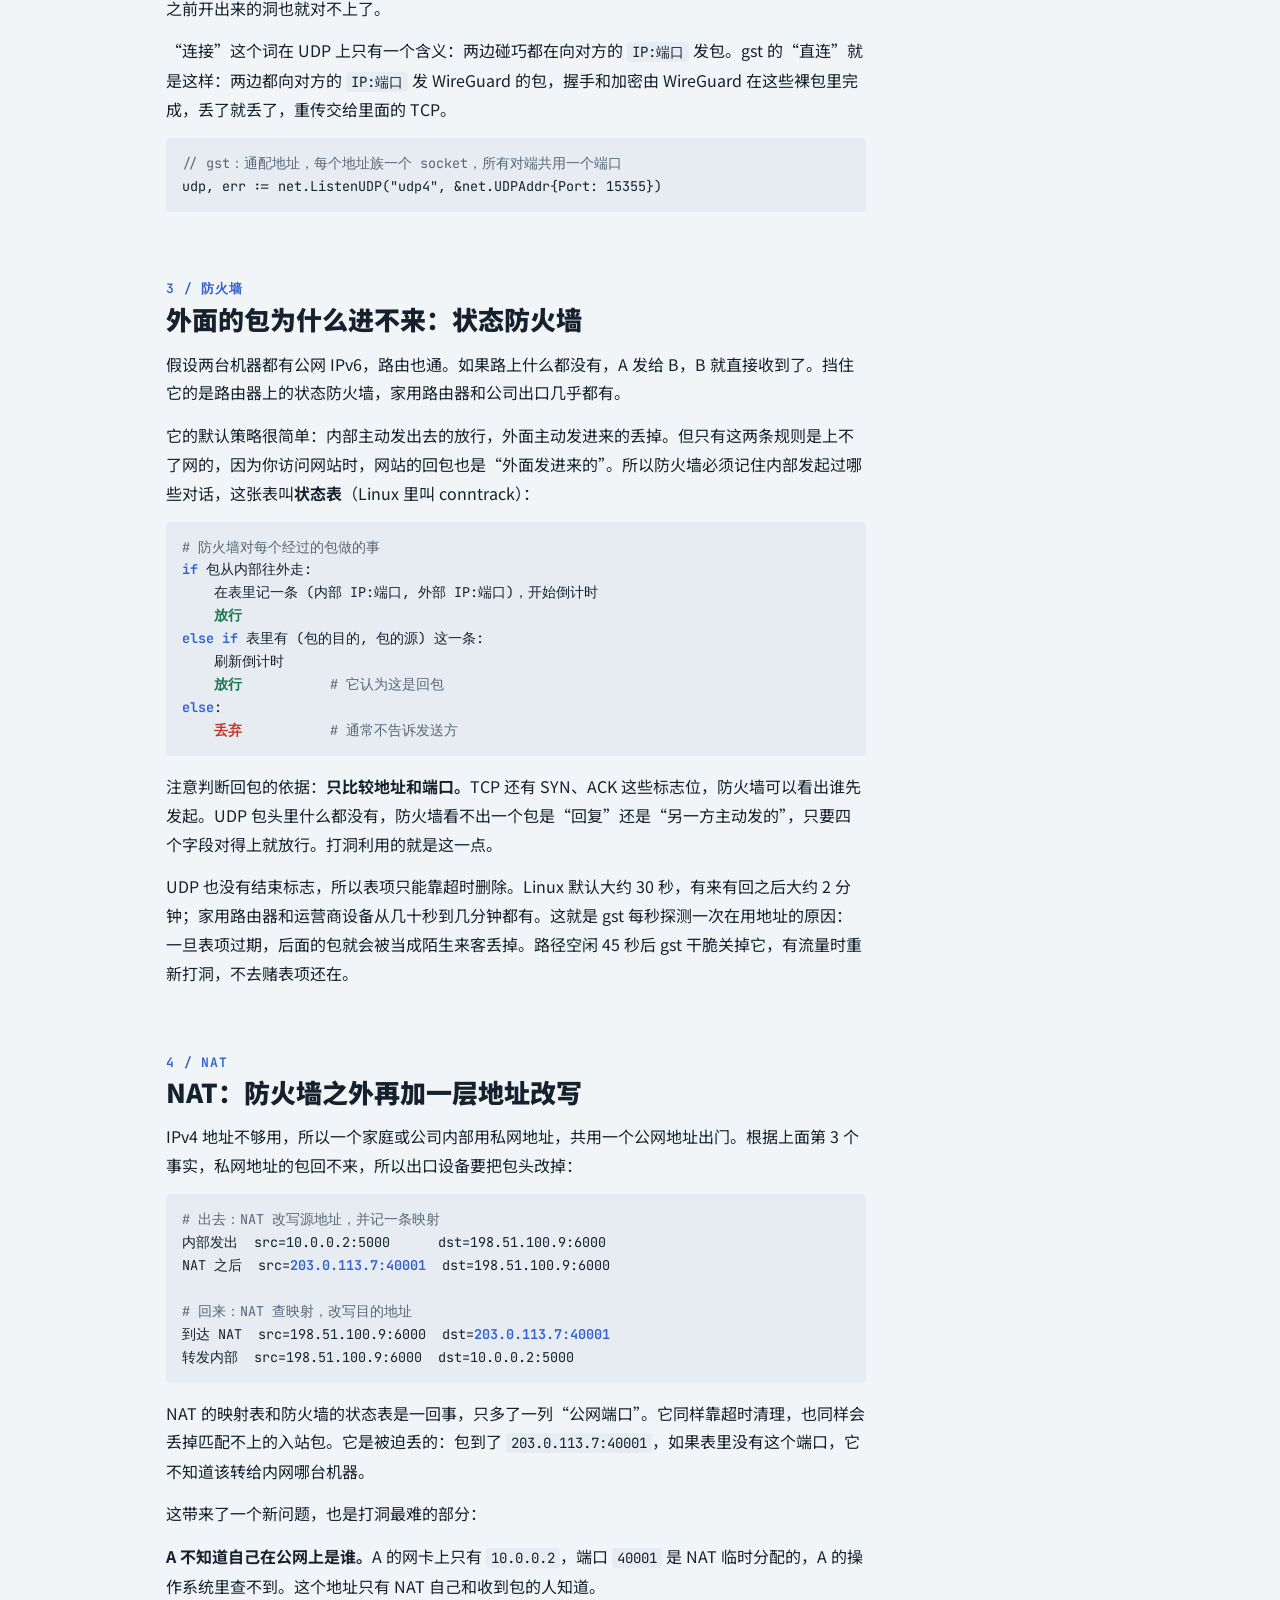
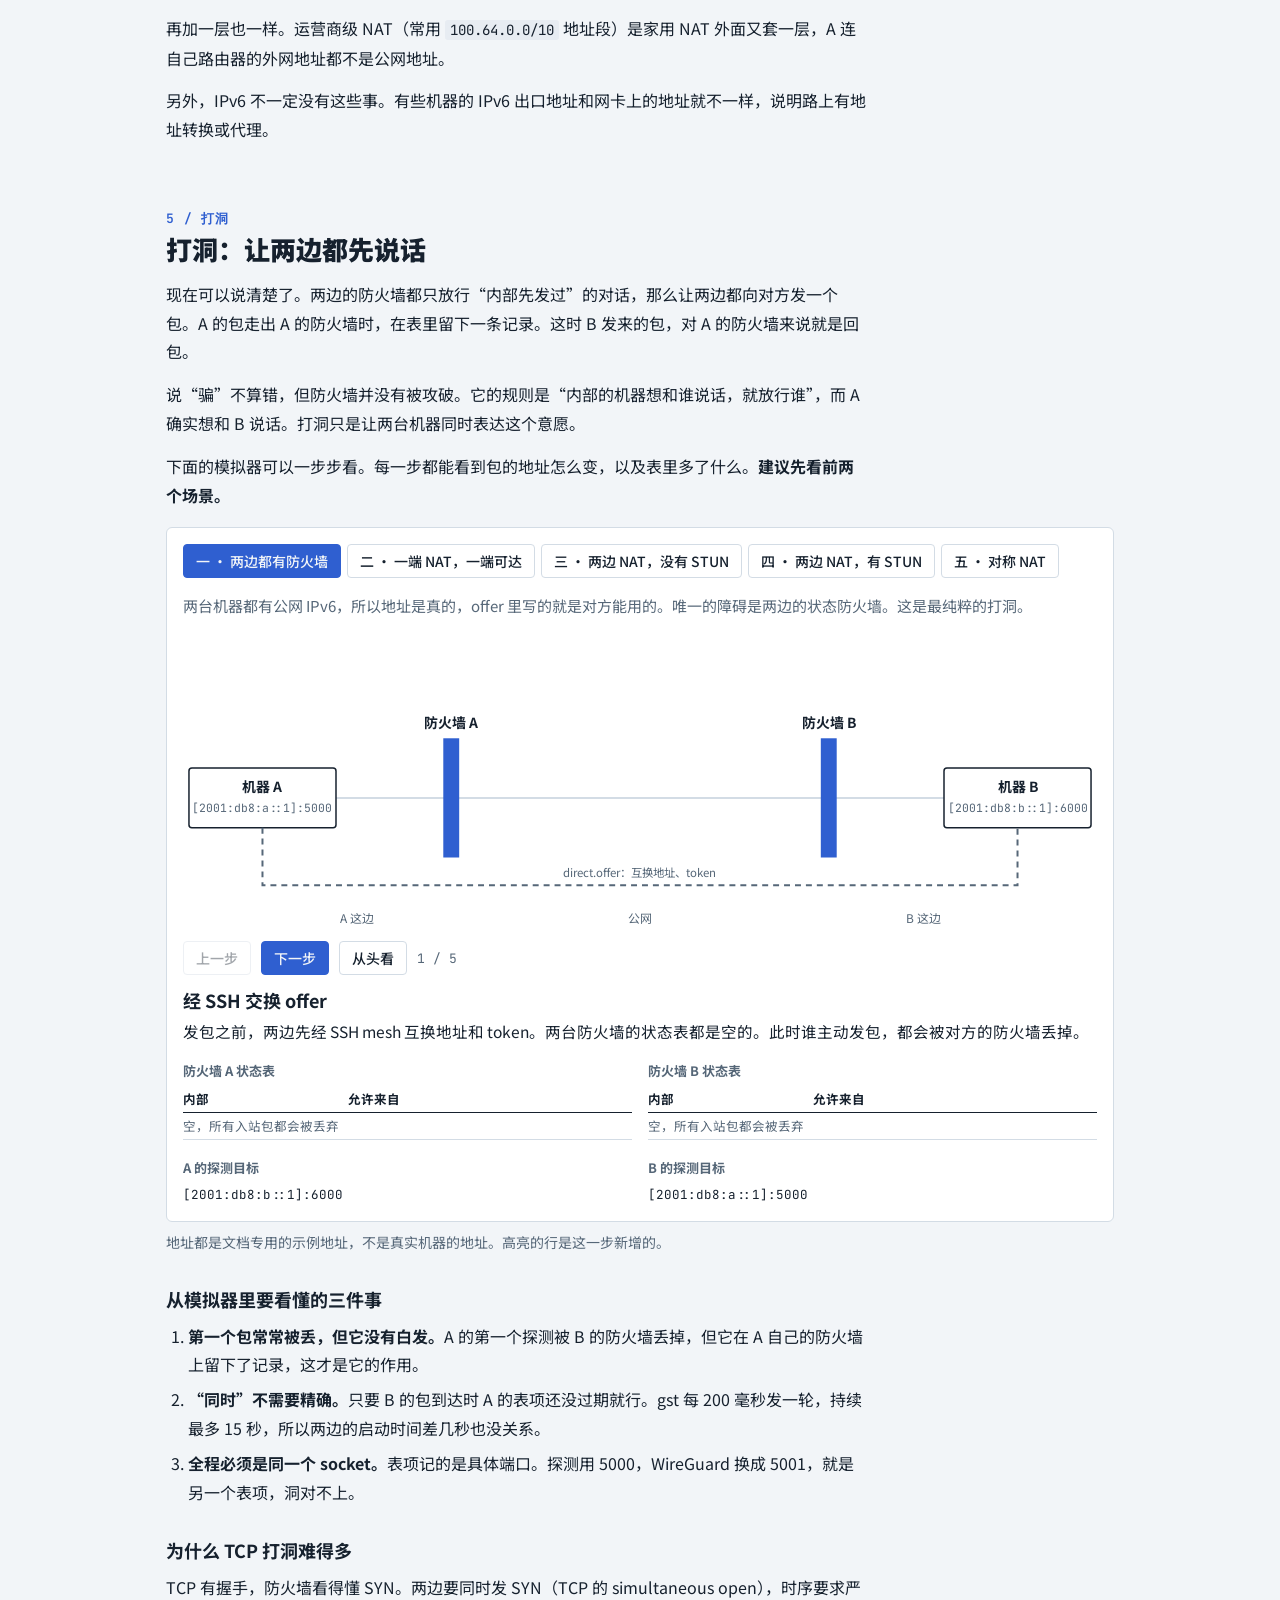
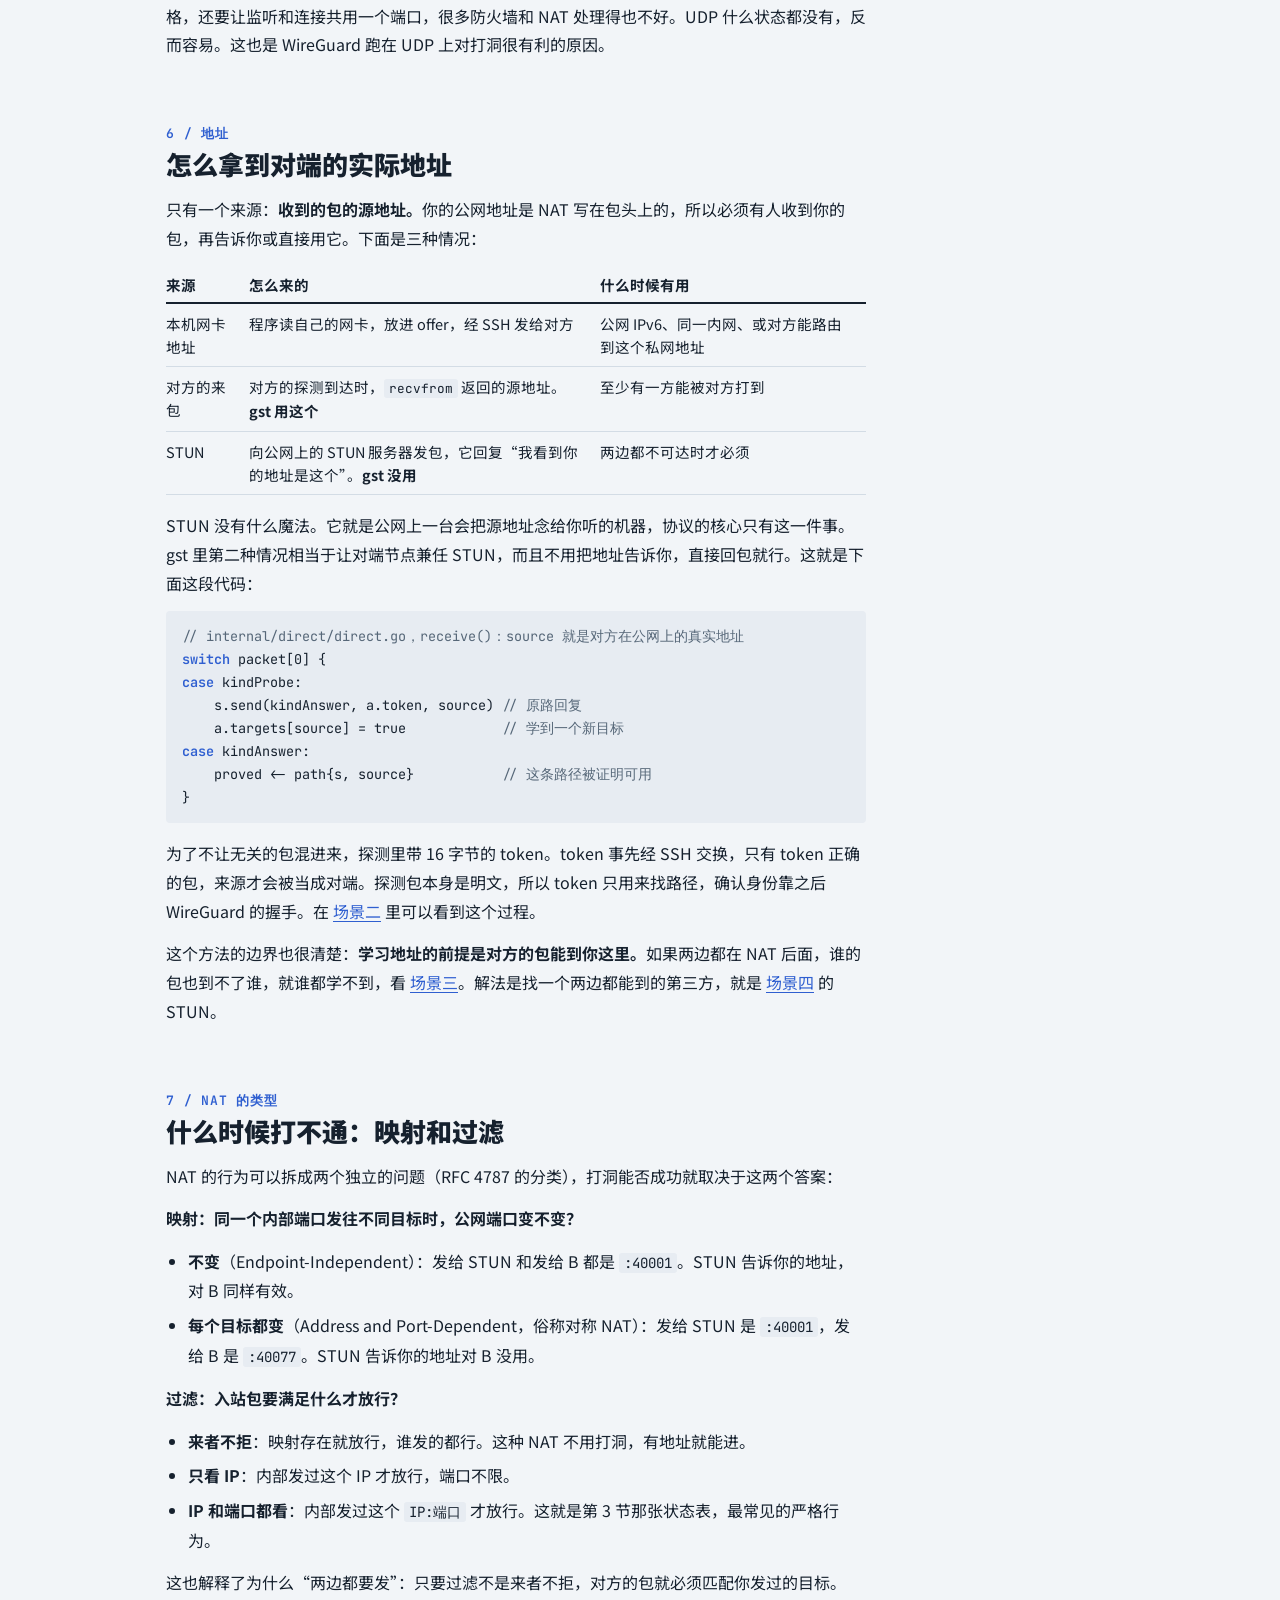
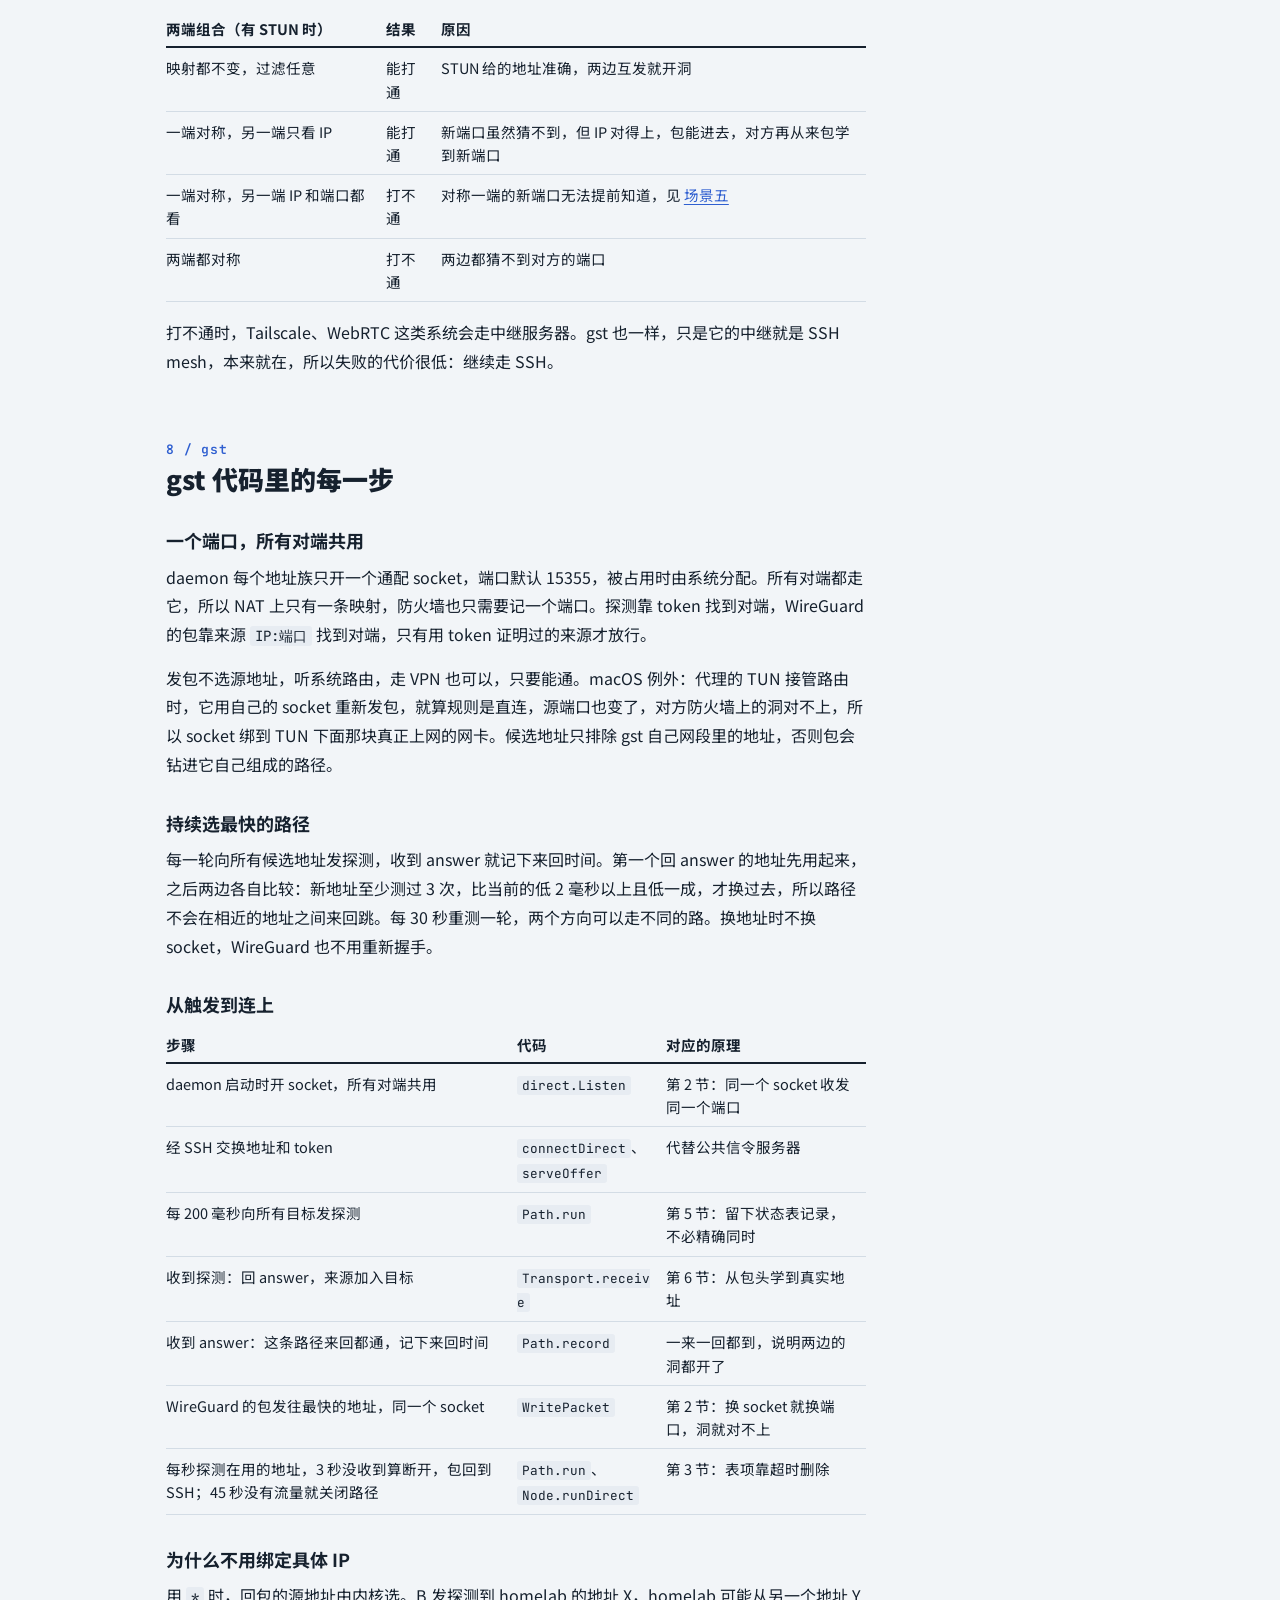
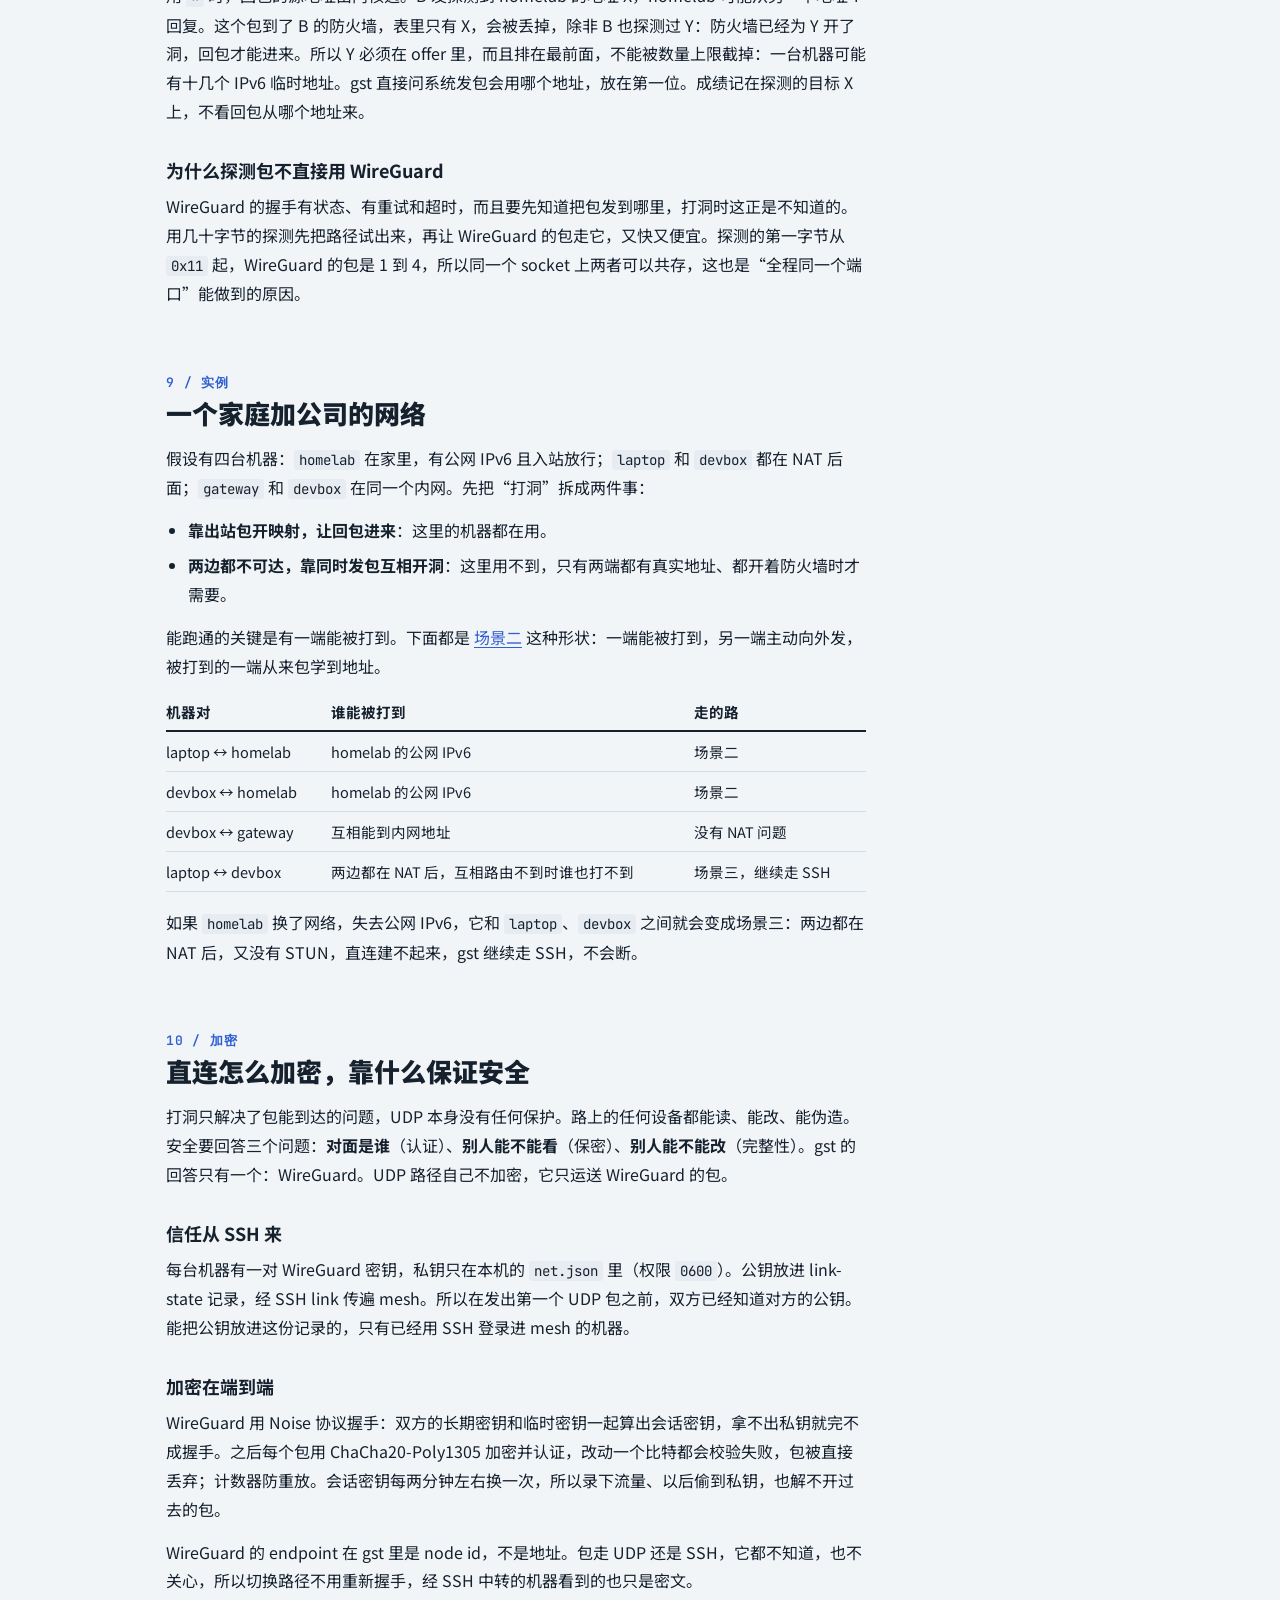
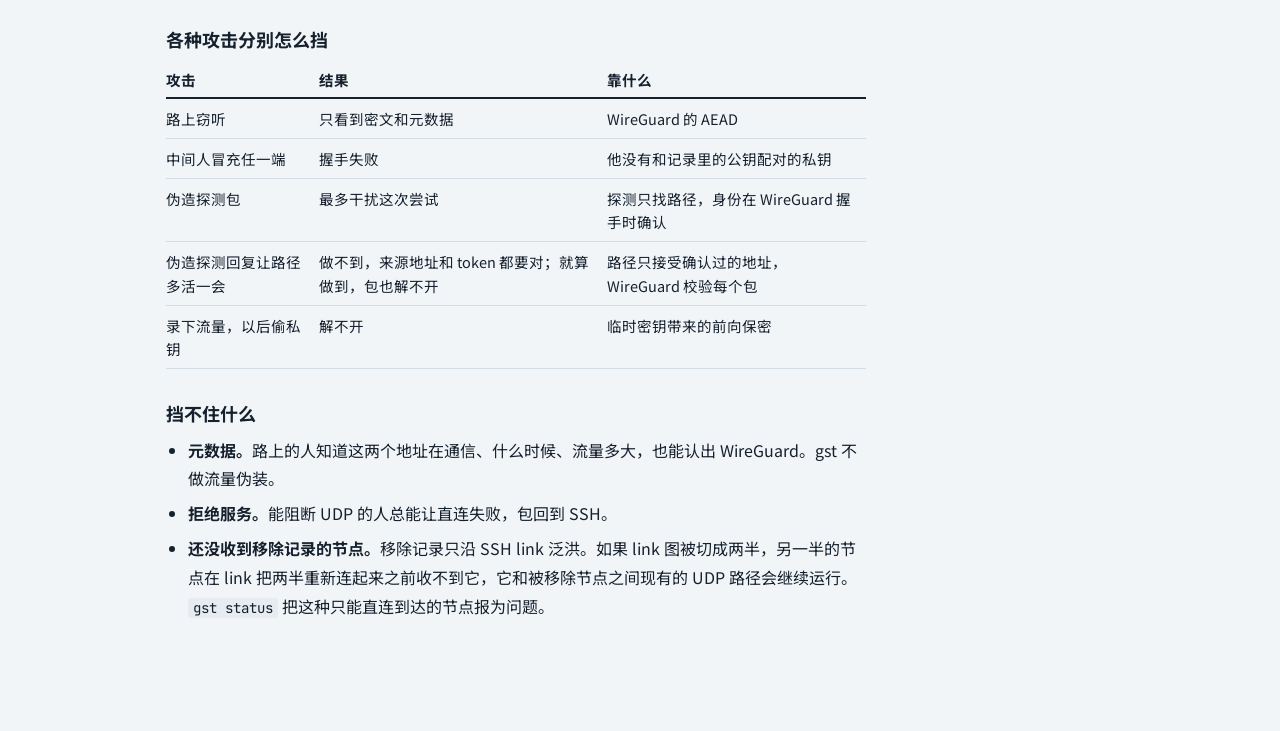
==== commit a864aea4: "Keep only the current design in docs/design The redesign's proposal (mesh-redesign.md and .html) and" ====
--- a/docs/design/udp-hole-punching.html
+++ b/docs/design/udp-hole-punching.html
@@ -435,7 +435,7 @@
     <ul>
       <li><strong>元数据。</strong>路上的人知道这两个地址在通信、什么时候、流量多大，也能认出 WireGuard。gst 不做流量伪装。</li>
       <li><strong>拒绝服务。</strong>能阻断 UDP 的人总能让直连失败，包回到 SSH。</li>
-      <li><strong>已移除但没收到通知的节点。</strong>link 已断时执行 <code>gst remove</code>，对方收不到 <code>link.remove</code>，如果也没收到路径关闭时的 bye，现有 UDP 路径会继续运行，最多到记录过期（20 到 30 分钟）。这段时间对方仍然能走这条路径。</li>
+      <li><strong>还没收到移除记录的节点。</strong>移除记录只沿 SSH link 泛洪。如果 link 图被切成两半，另一半的节点在 link 把两半重新连起来之前收不到它，它和被移除节点之间现有的 UDP 路径会继续运行。<code>gst status</code> 把这种只能直连到达的节点报为问题。</li>
     </ul>
   </div>
 </section>
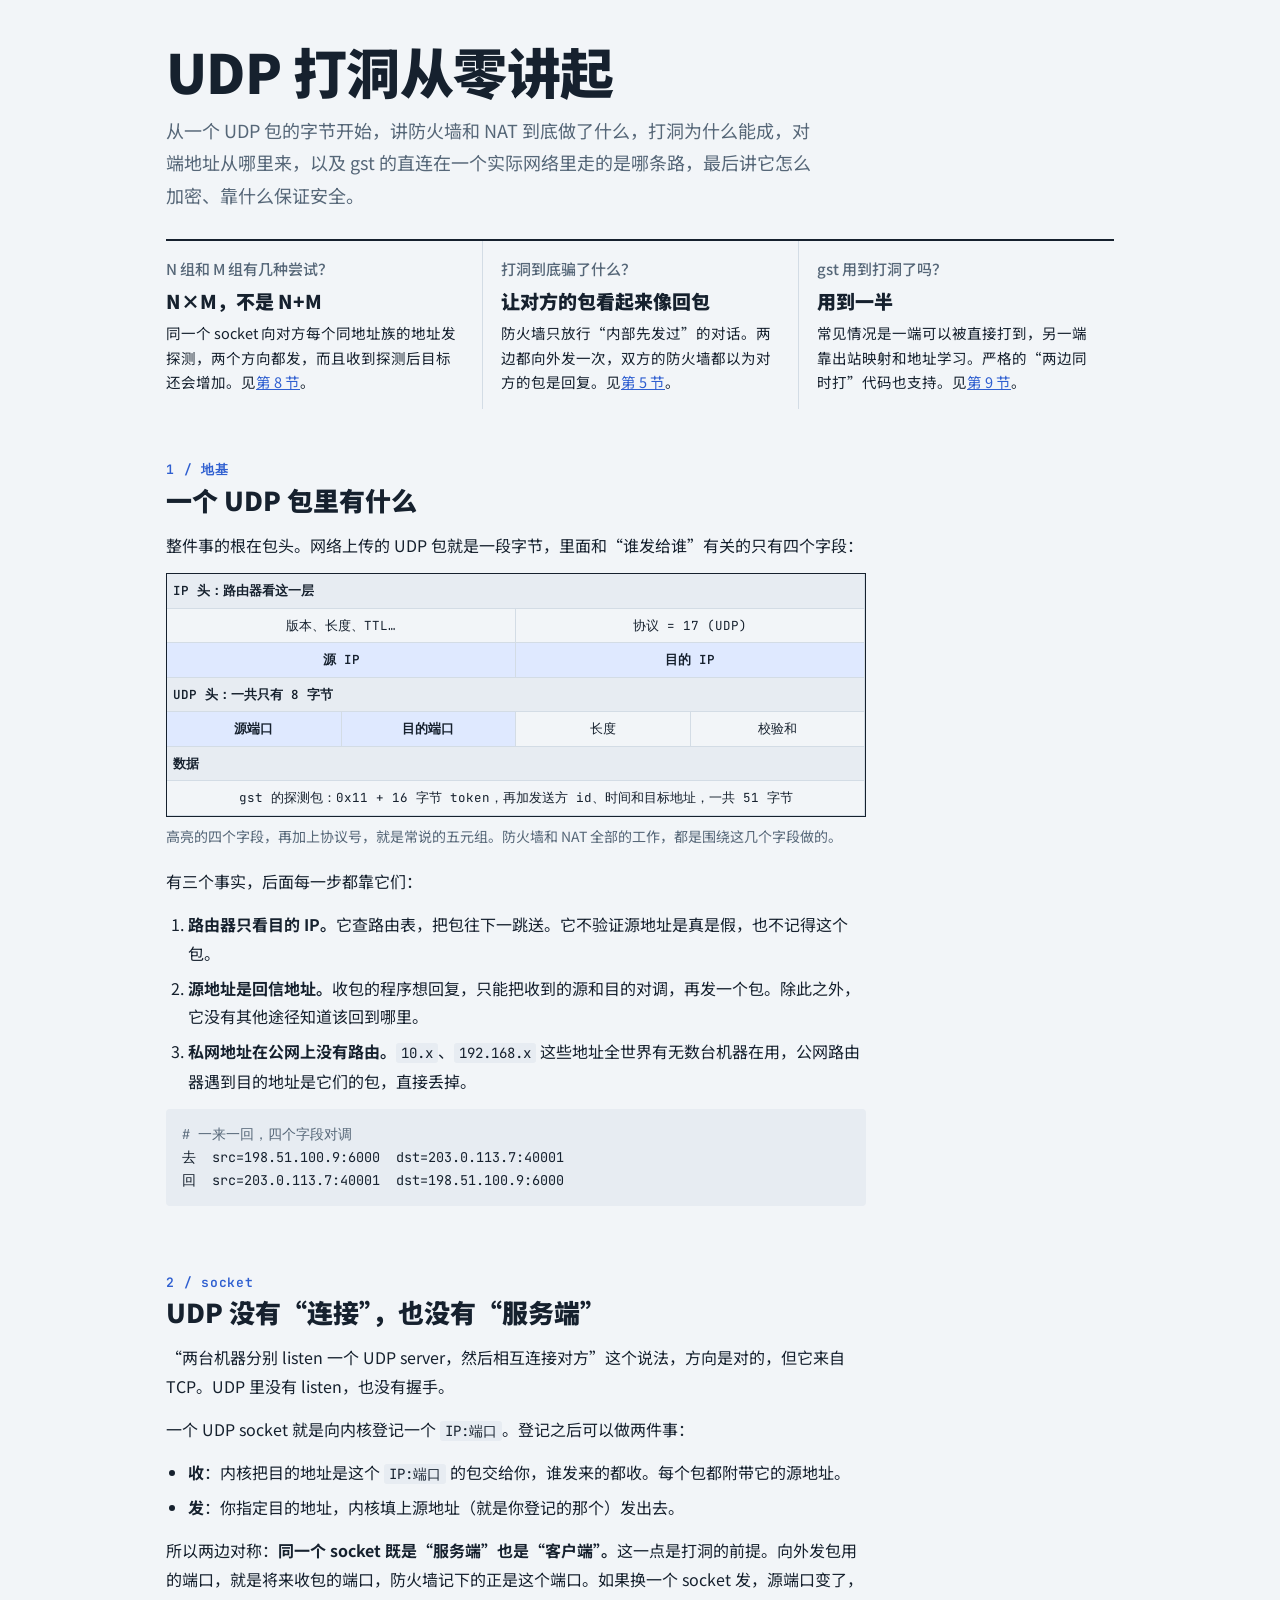
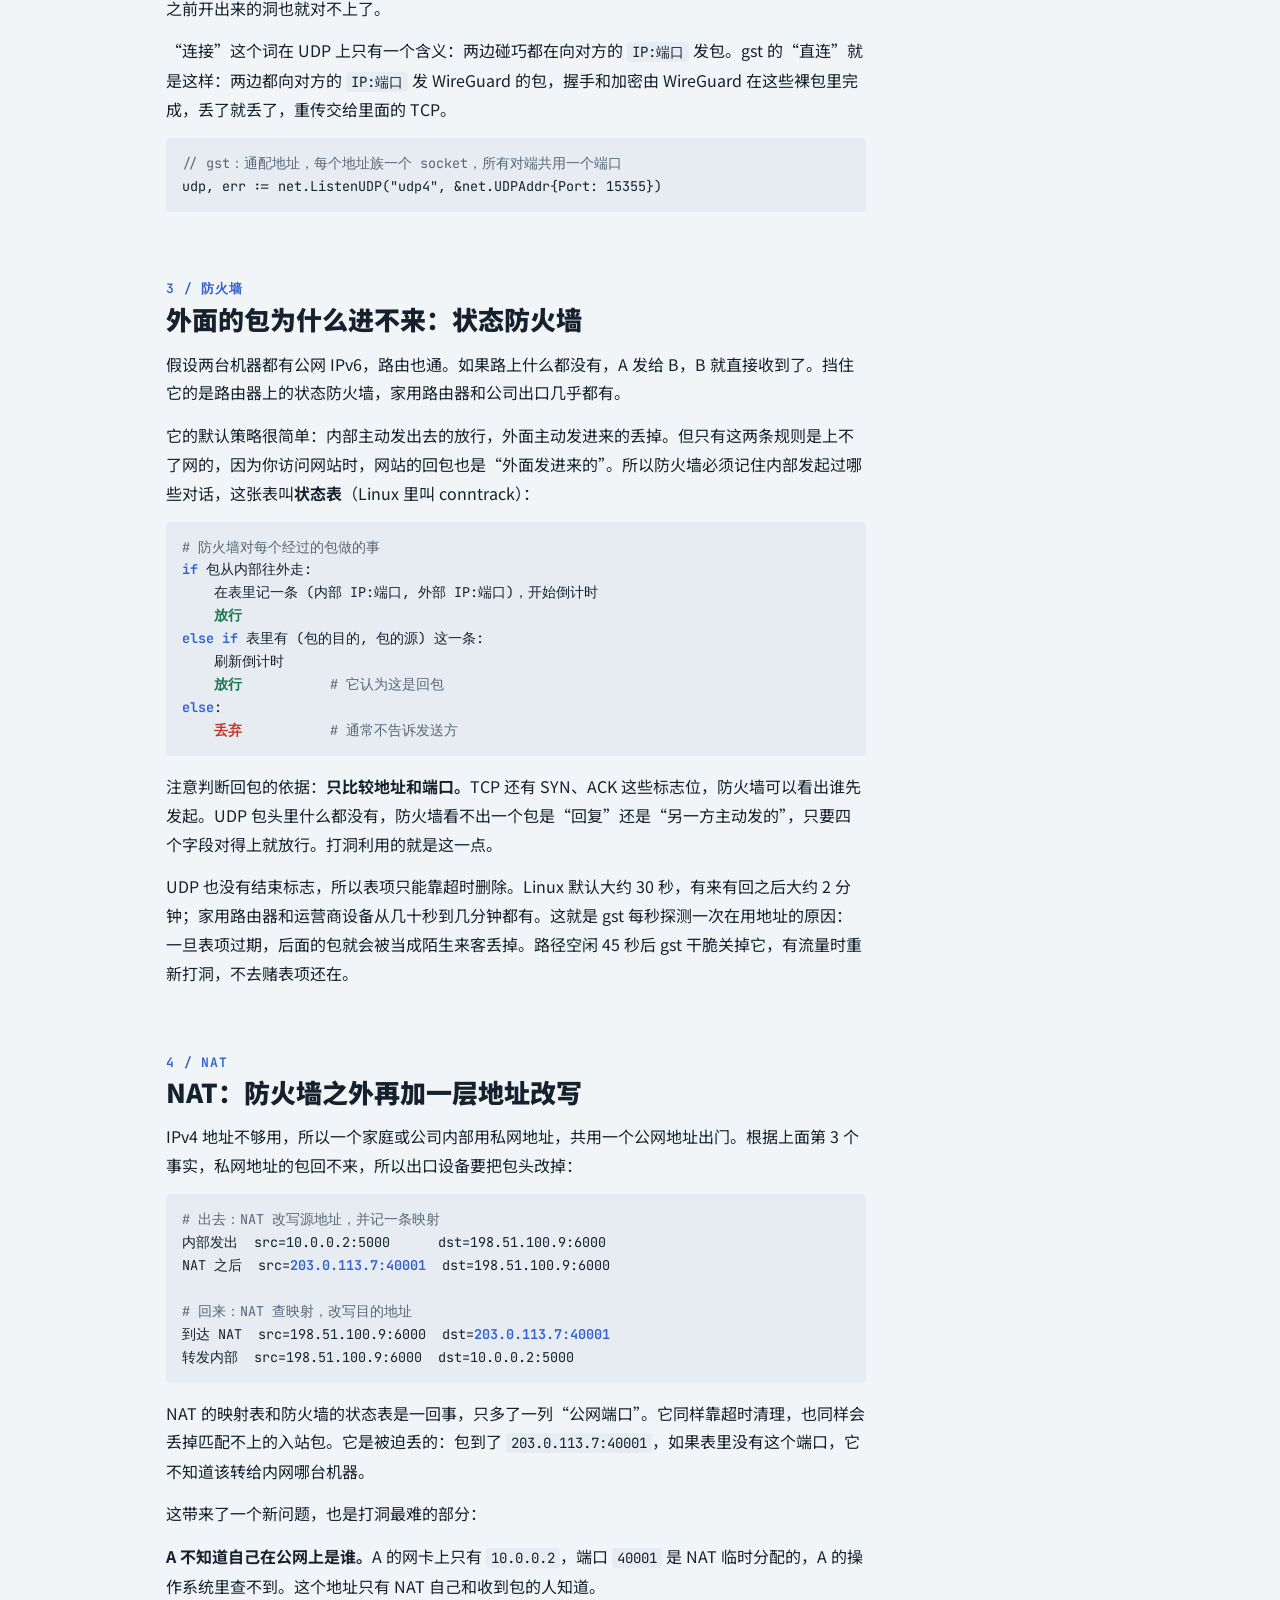
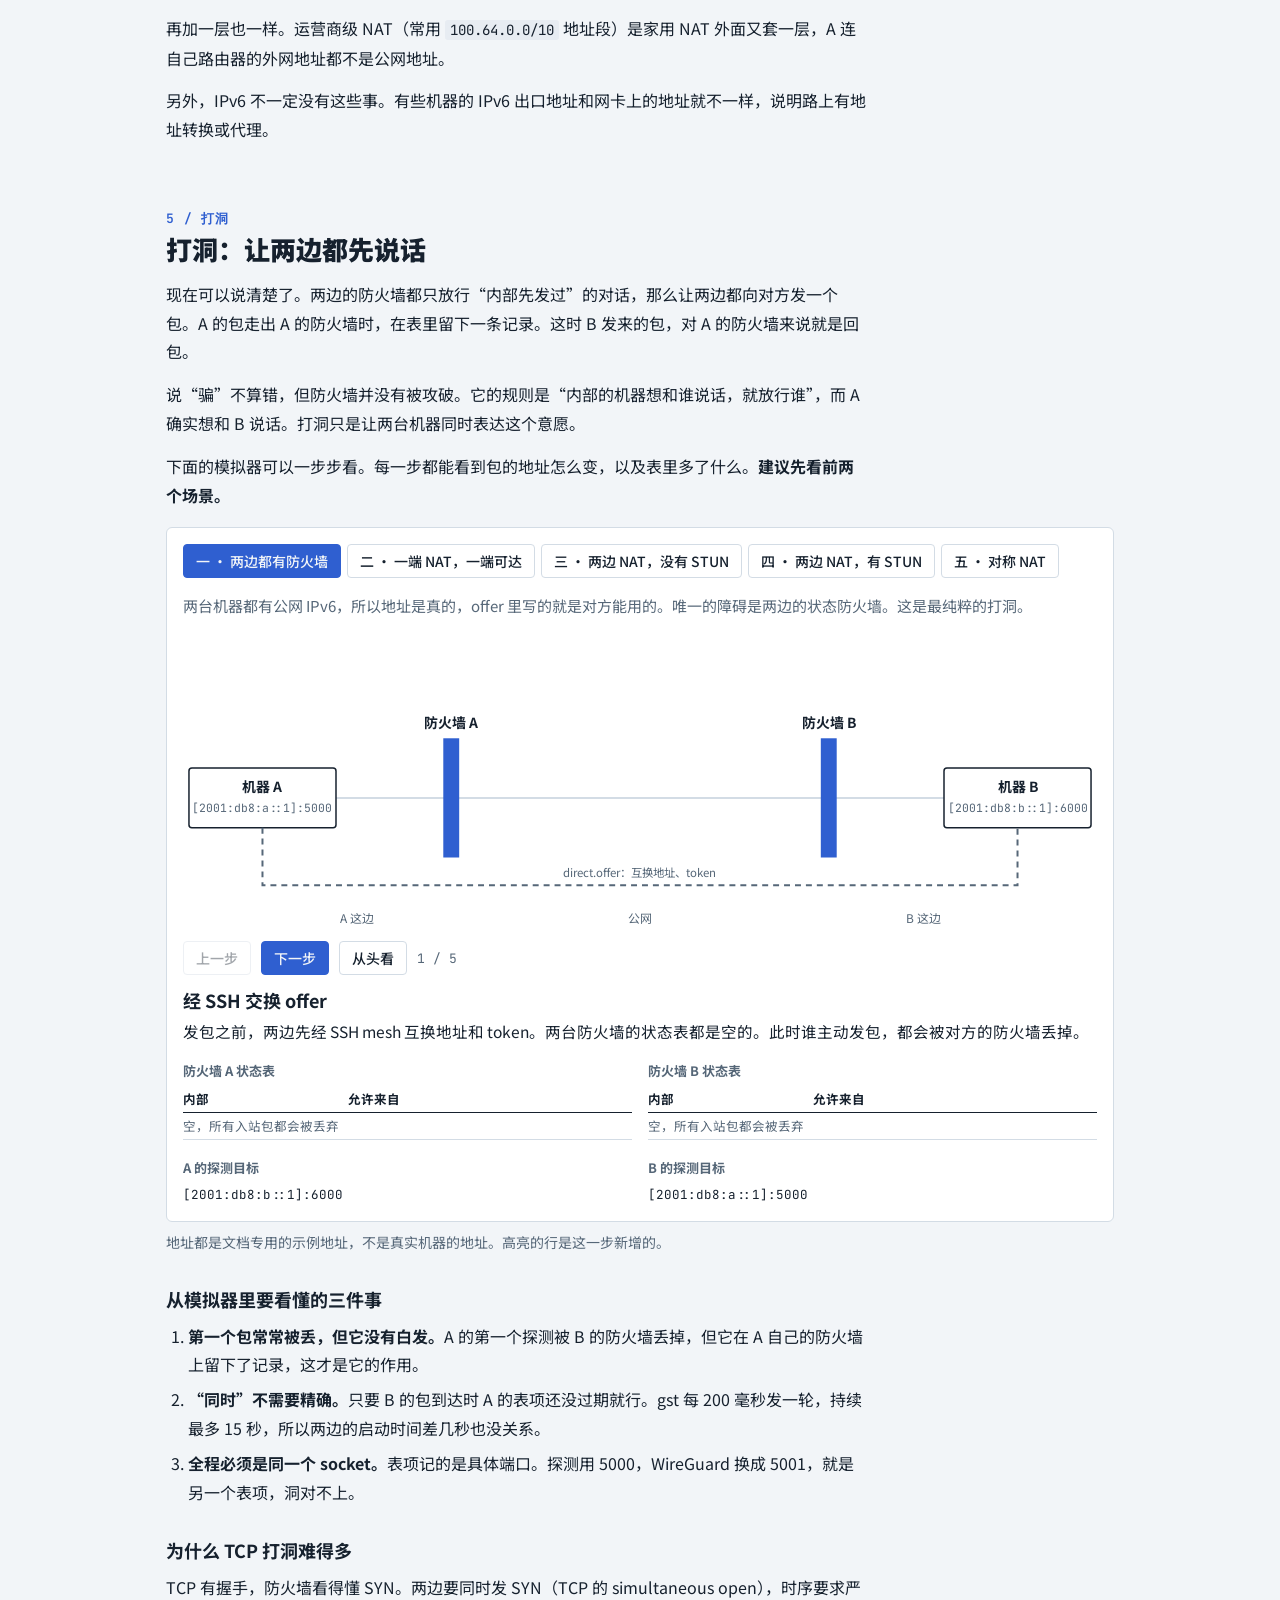
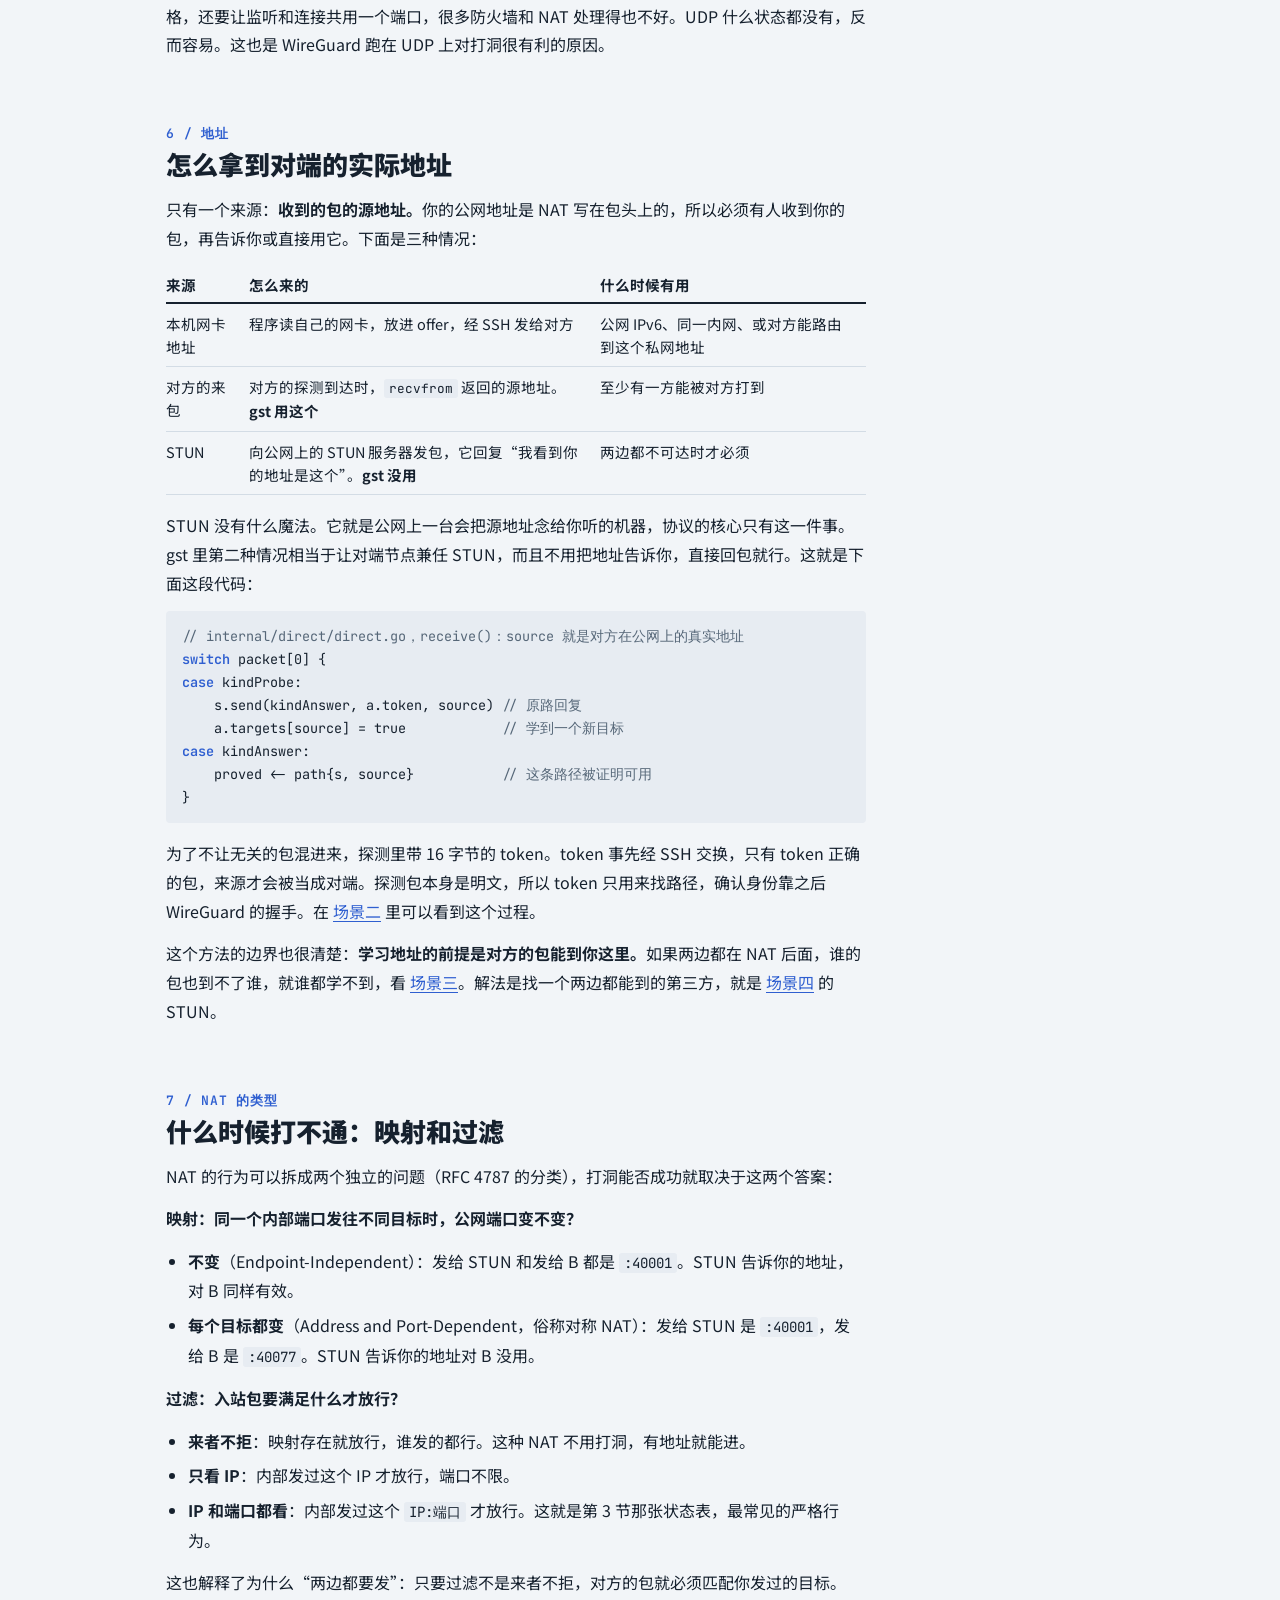
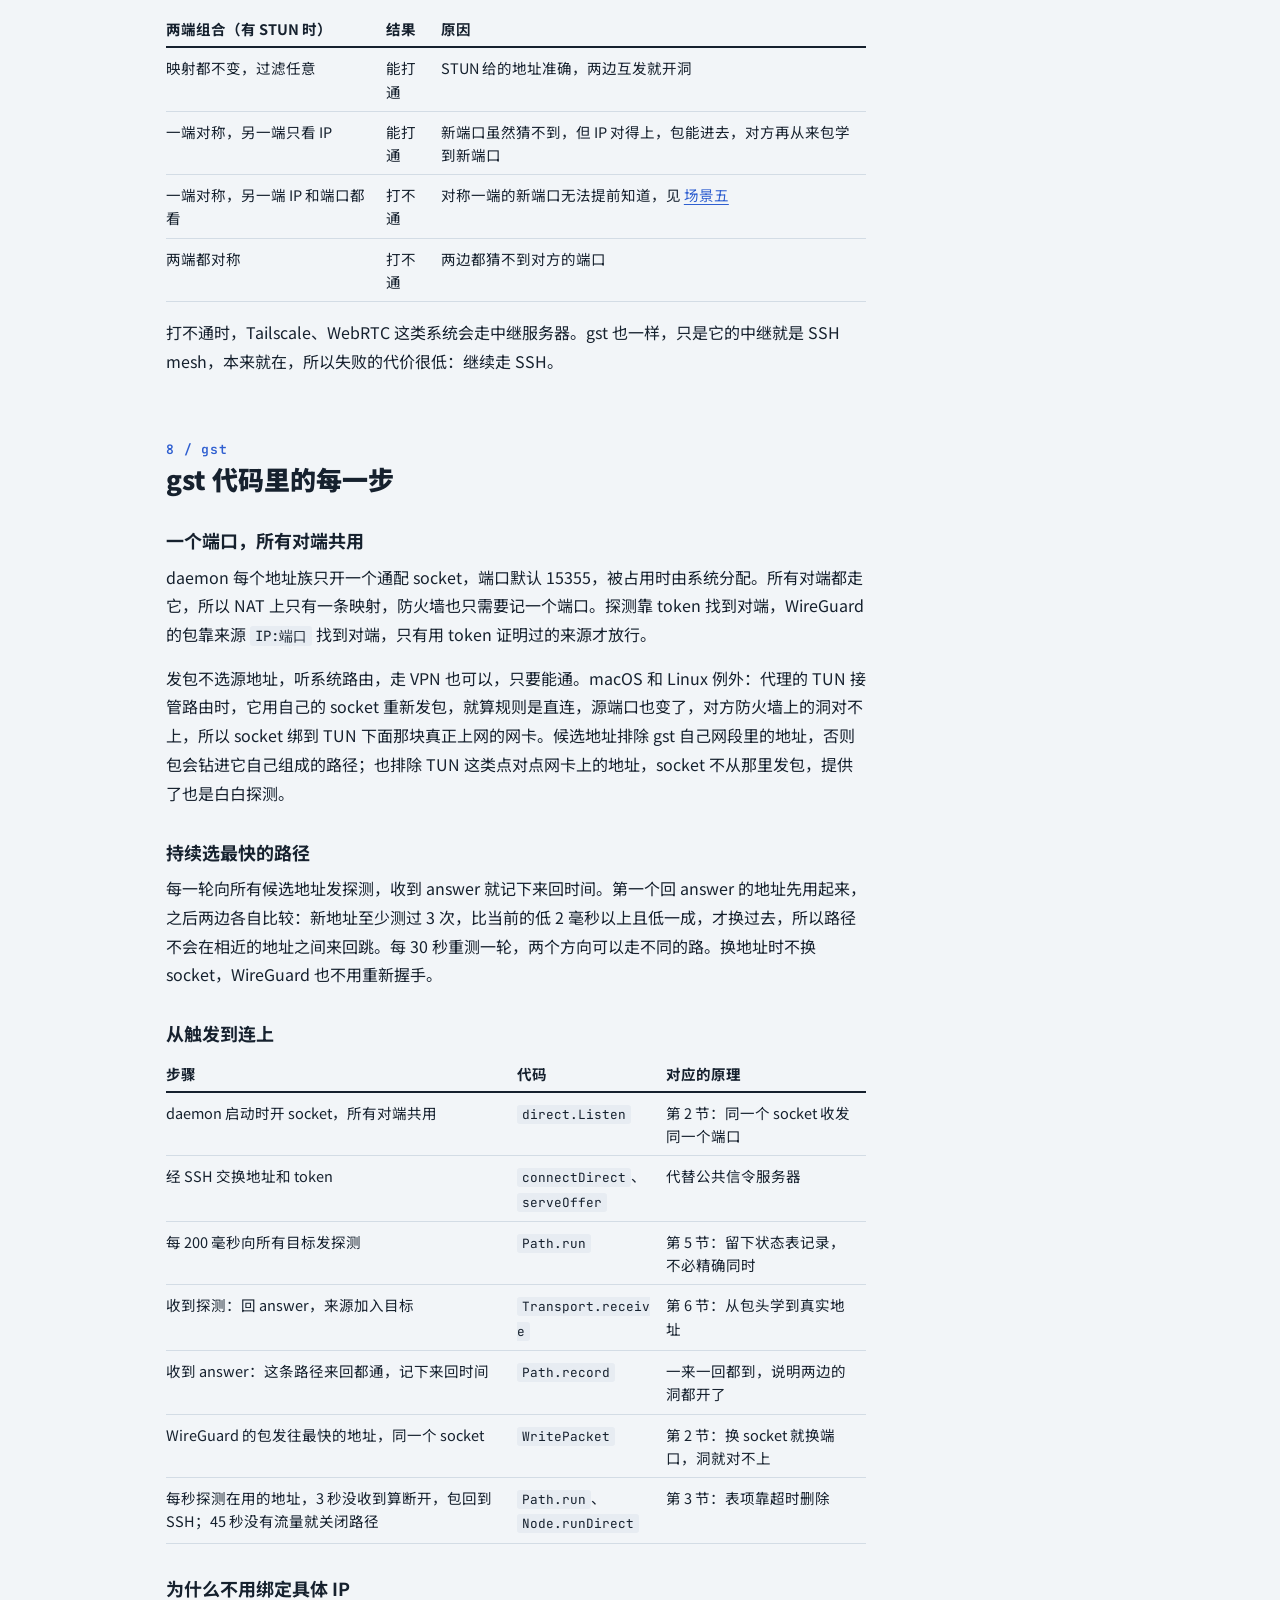
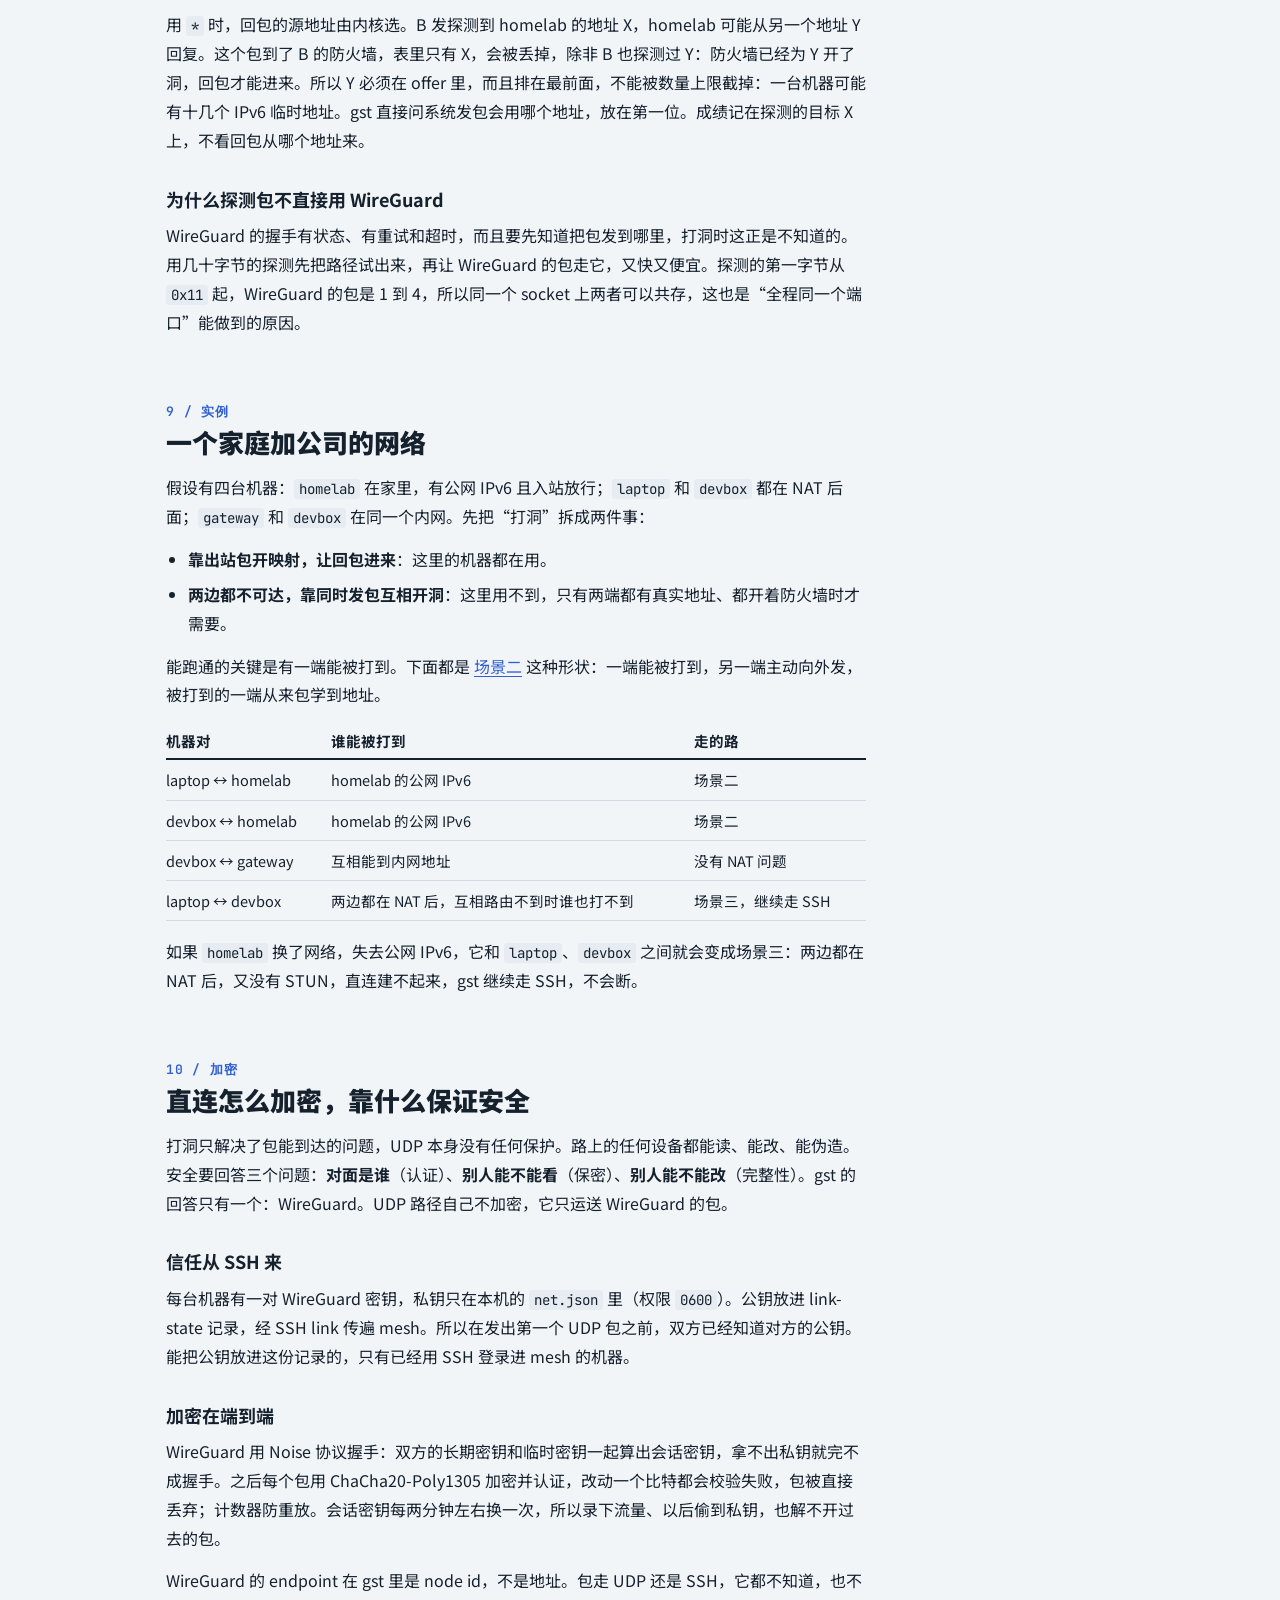
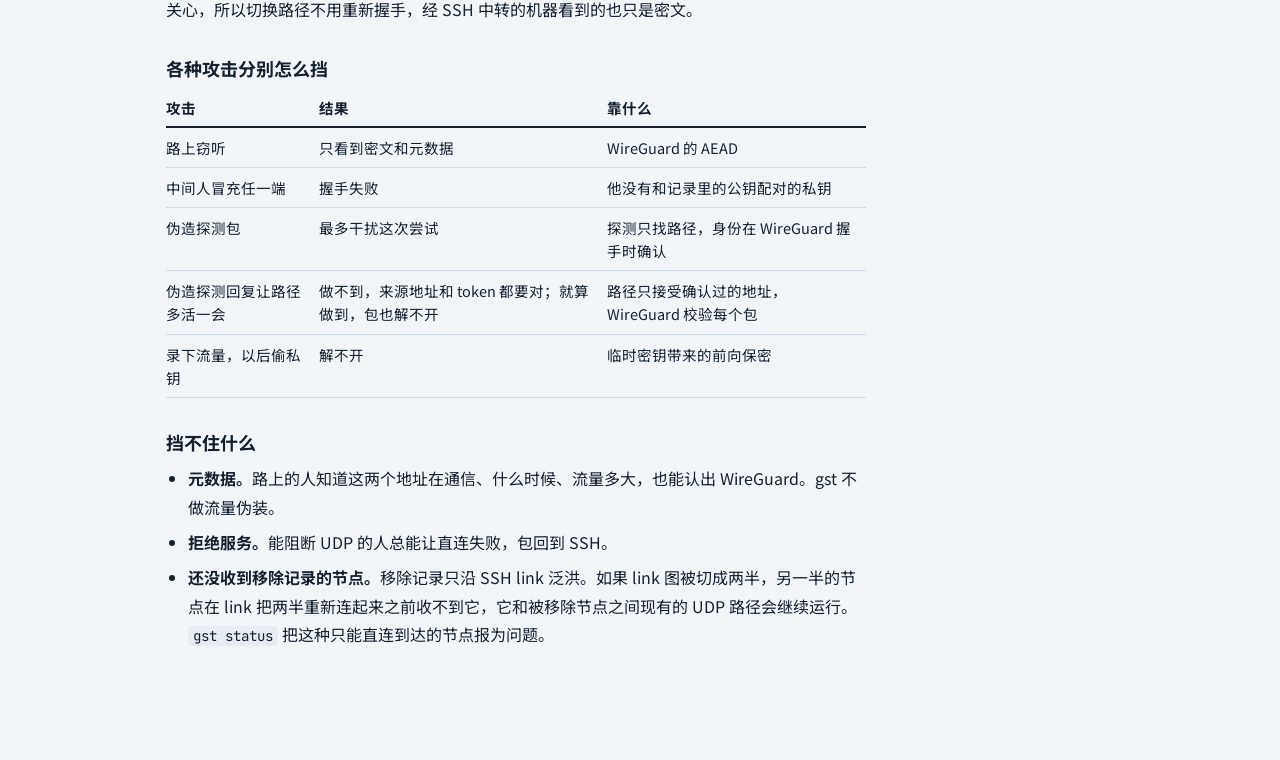
==== commit 578a357a: "Send UDP paths around VPNs and proxies on Linux too A proxy on Linux takes UDP with routing rules an" ====
--- a/docs/design/udp-hole-punching.html
+++ b/docs/design/udp-hole-punching.html
@@ -352,7 +352,7 @@
   <div class="col">
     <h3>一个端口，所有对端共用</h3>
     <p>daemon 每个地址族只开一个通配 socket，端口默认 15355，被占用时由系统分配。所有对端都走它，所以 NAT 上只有一条映射，防火墙也只需要记一个端口。探测靠 token 找到对端，WireGuard 的包靠来源 <code>IP:端口</code> 找到对端，只有用 token 证明过的来源才放行。</p>
-    <p>发包不选源地址，听系统路由，走 VPN 也可以，只要能通。macOS 例外：代理的 TUN 接管路由时，它用自己的 socket 重新发包，就算规则是直连，源端口也变了，对方防火墙上的洞对不上，所以 socket 绑到 TUN 下面那块真正上网的网卡。候选地址只排除 gst 自己网段里的地址，否则包会钻进它自己组成的路径。</p>
+    <p>发包不选源地址，听系统路由，走 VPN 也可以，只要能通。macOS 和 Linux 例外：代理的 TUN 接管路由时，它用自己的 socket 重新发包，就算规则是直连，源端口也变了，对方防火墙上的洞对不上，所以 socket 绑到 TUN 下面那块真正上网的网卡。候选地址排除 gst 自己网段里的地址，否则包会钻进它自己组成的路径；也排除 TUN 这类点对点网卡上的地址，socket 不从那里发包，提供了也是白白探测。</p>
 
     <h3>持续选最快的路径</h3>
     <p>每一轮向所有候选地址发探测，收到 answer 就记下来回时间。第一个回 answer 的地址先用起来，之后两边各自比较：新地址至少测过 3 次，比当前的低 2 毫秒以上且低一成，才换过去，所以路径不会在相近的地址之间来回跳。每 30 秒重测一轮，两个方向可以走不同的路。换地址时不换 socket，WireGuard 也不用重新握手。</p>
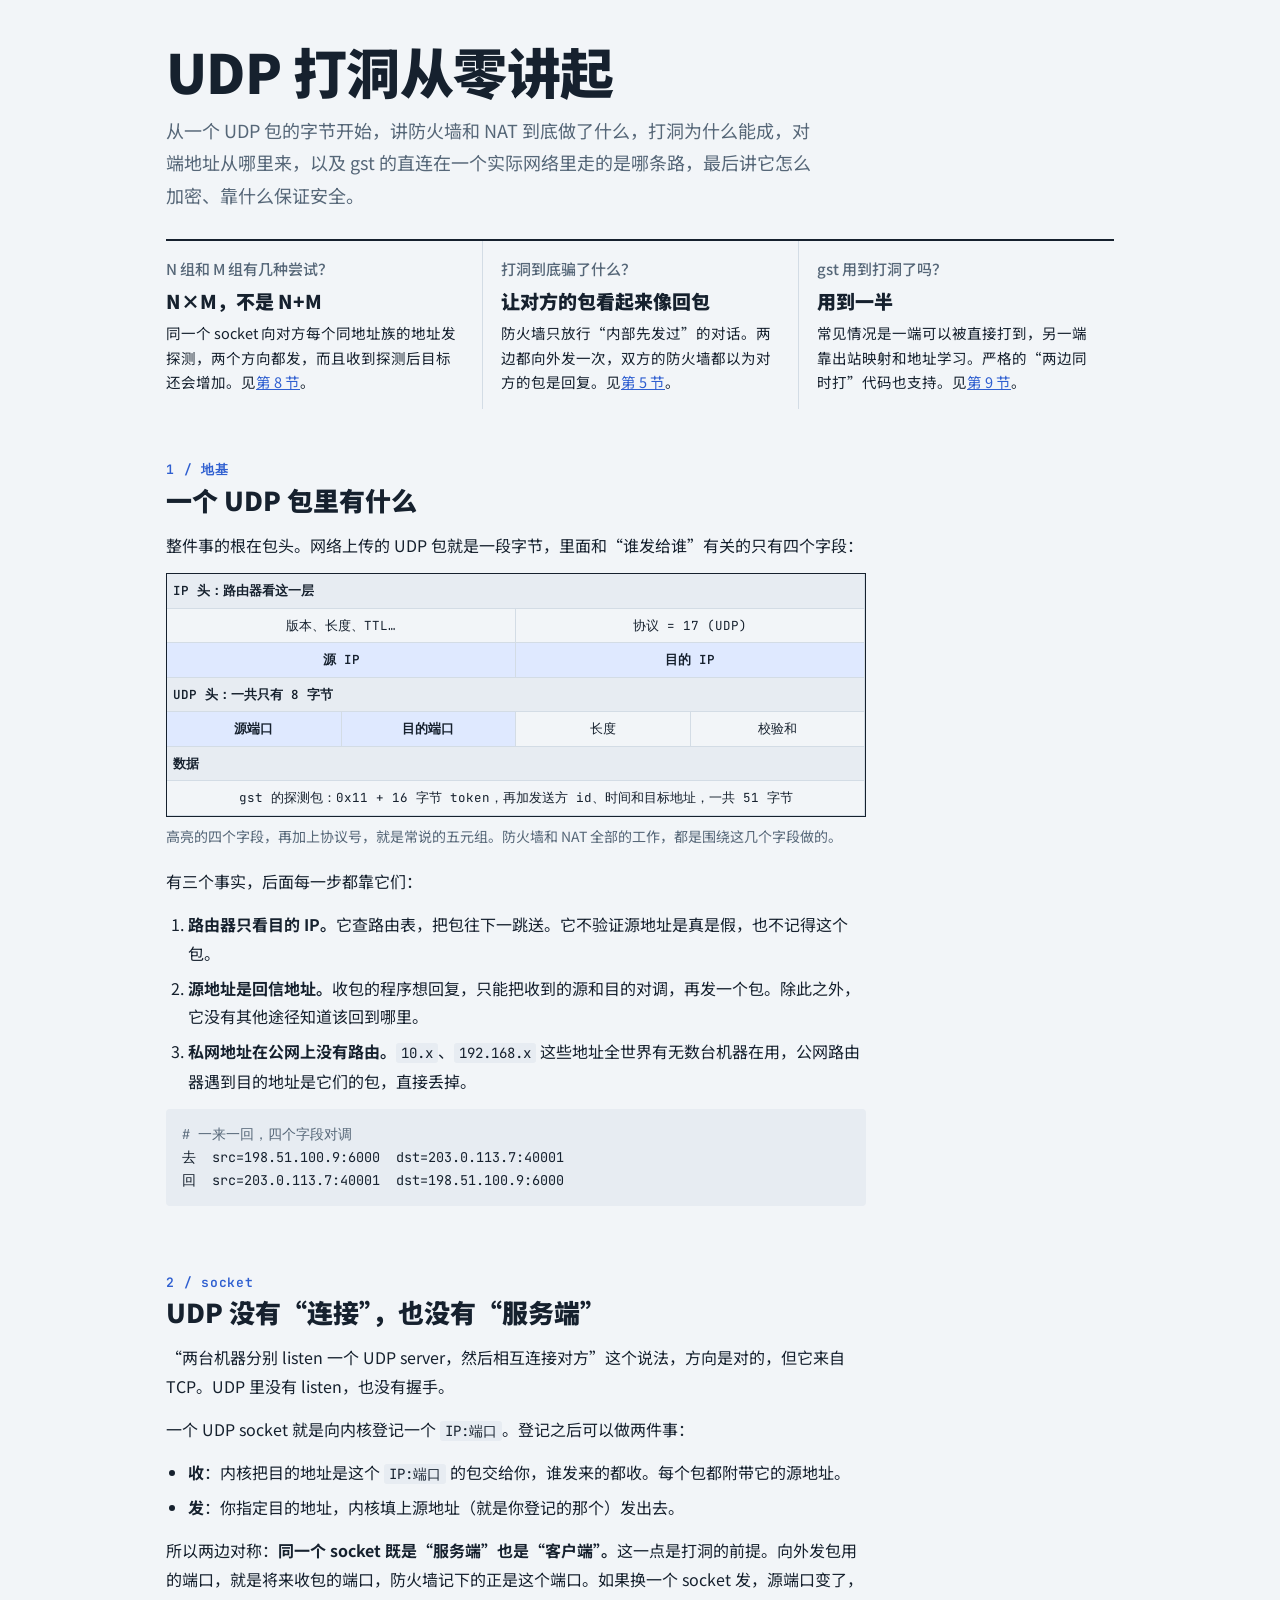
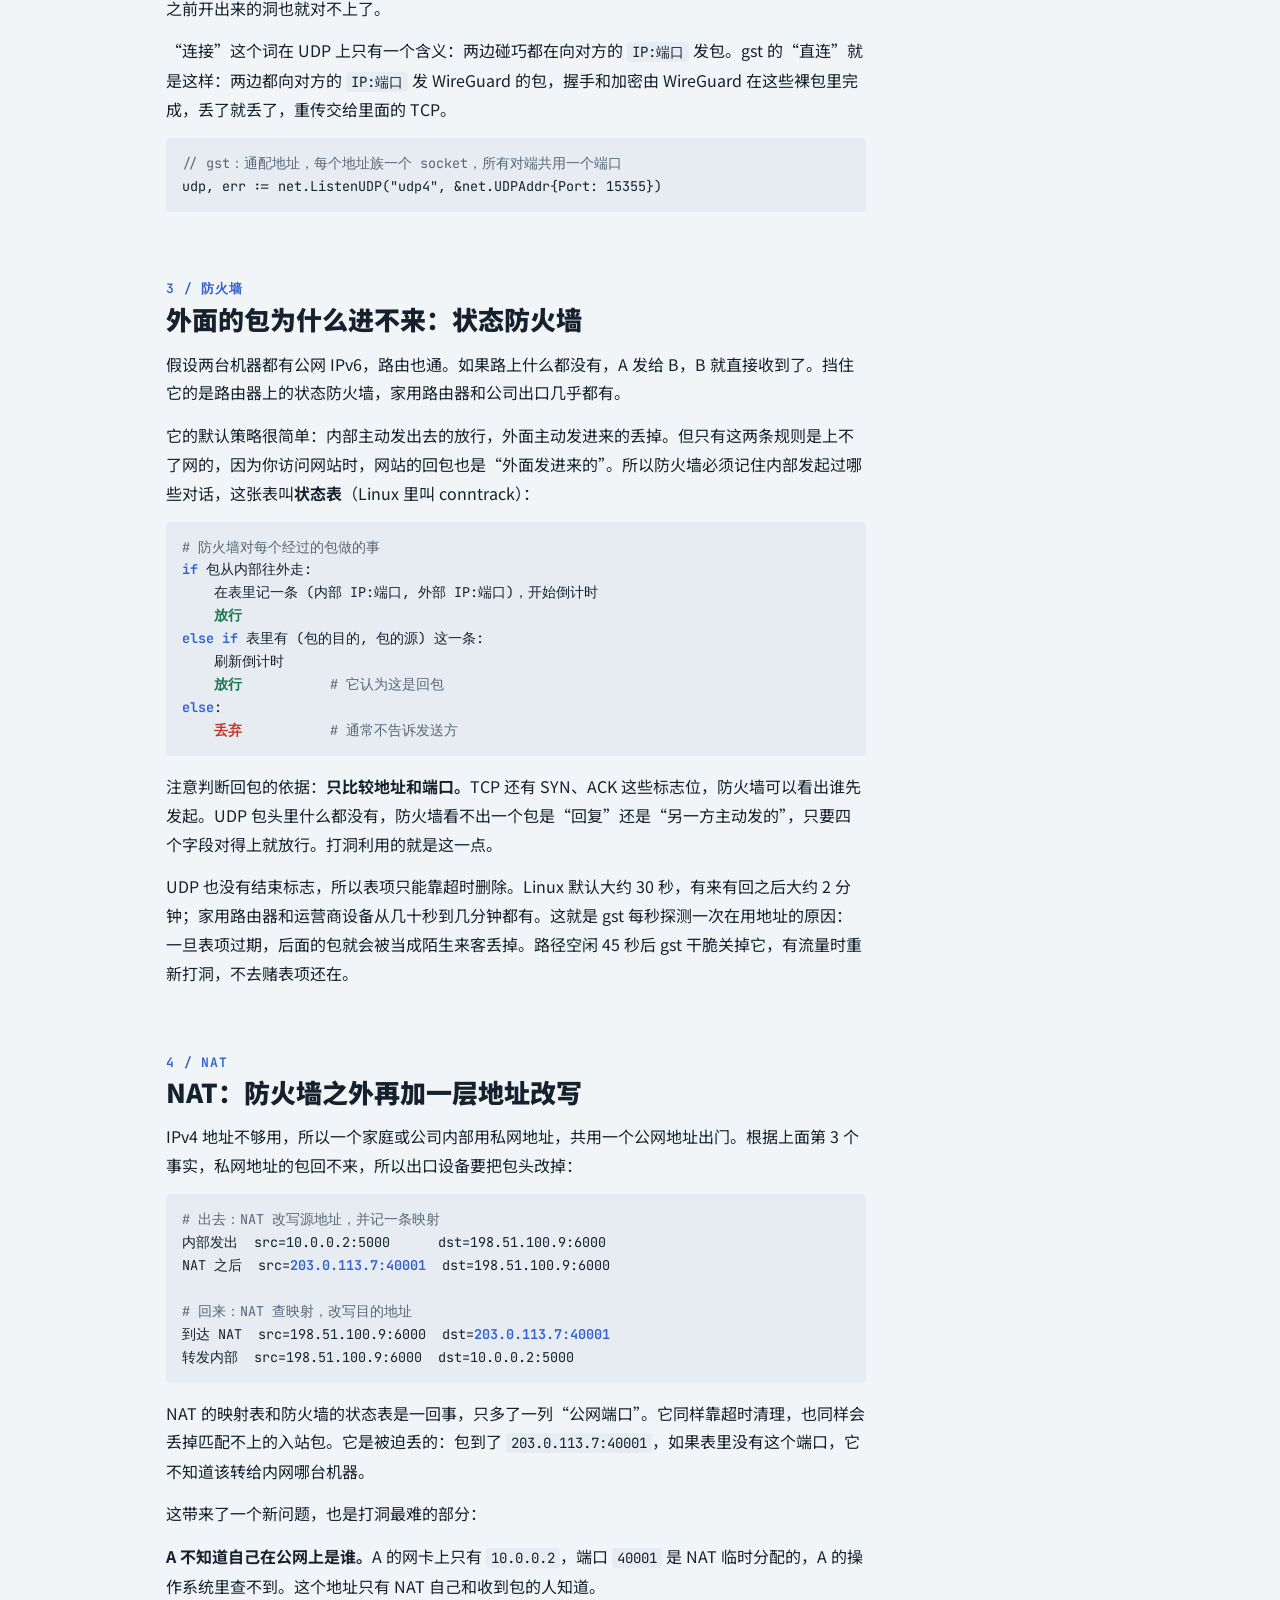
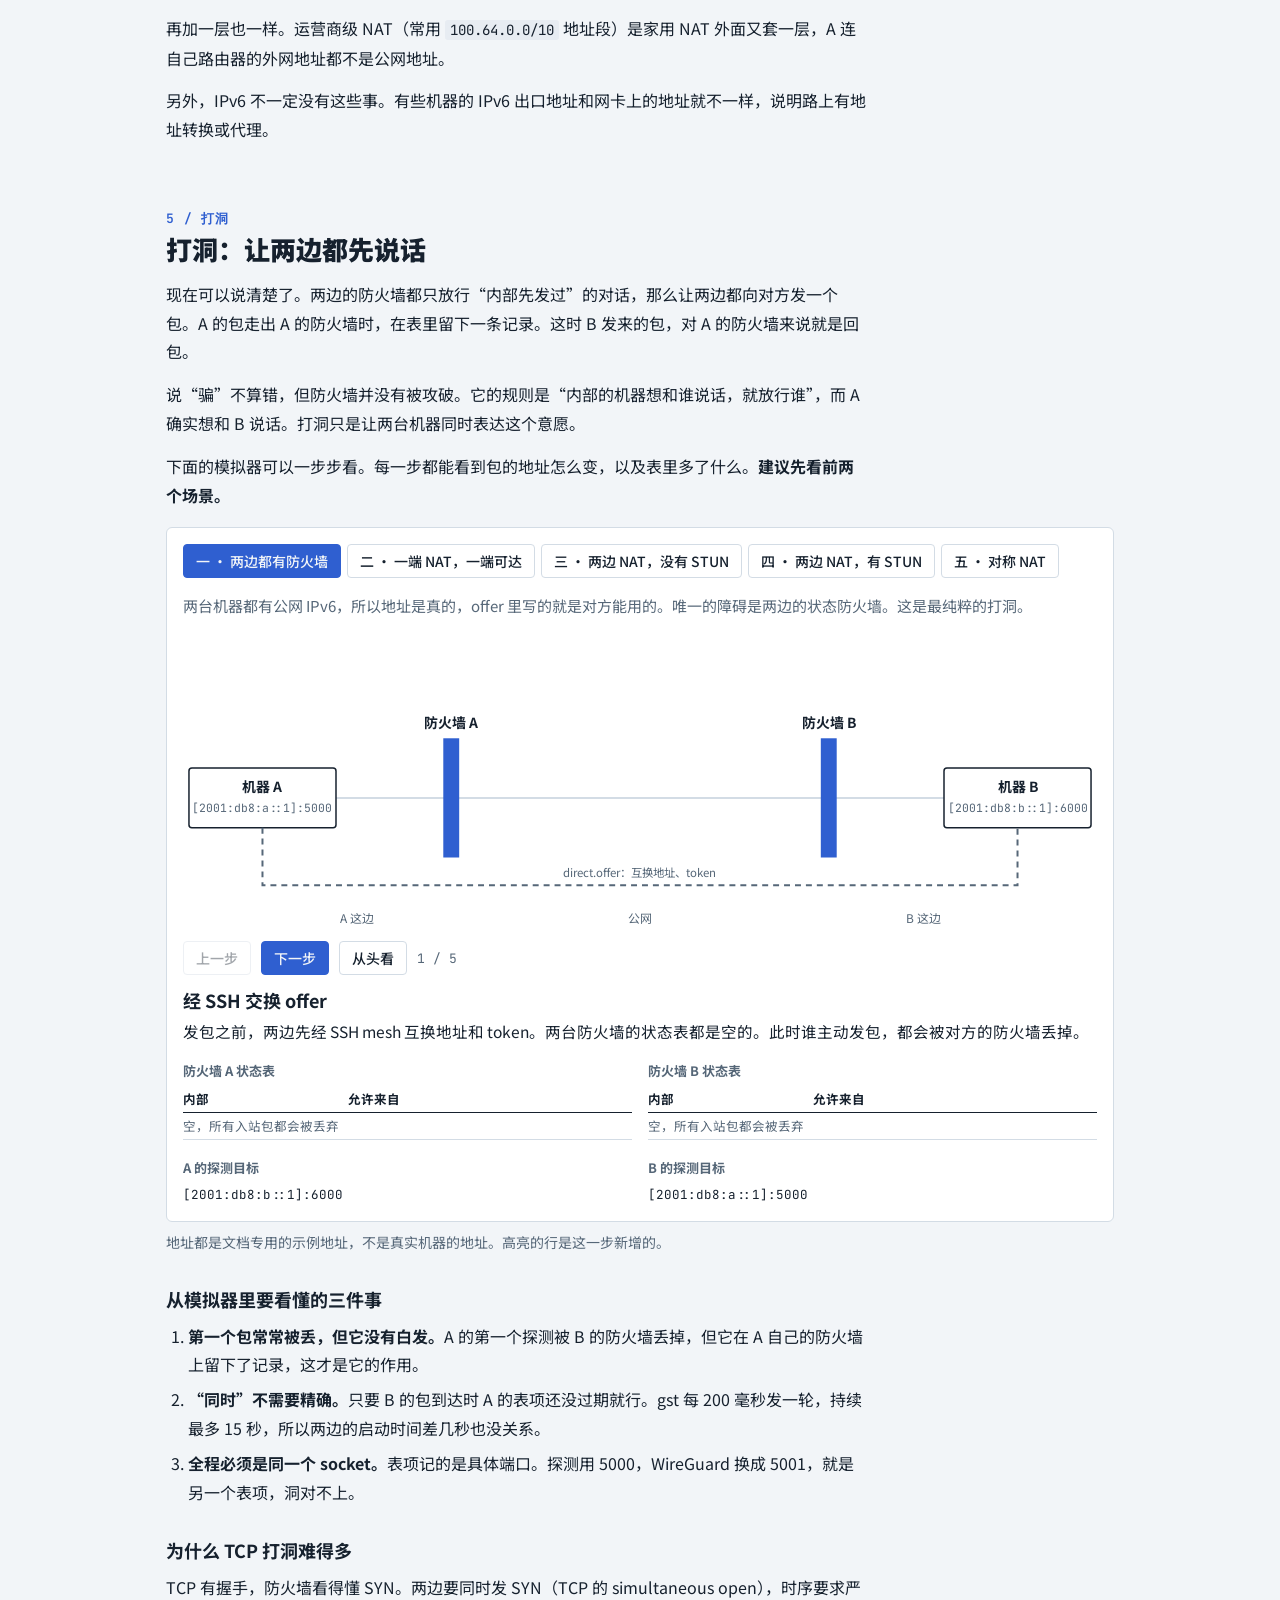
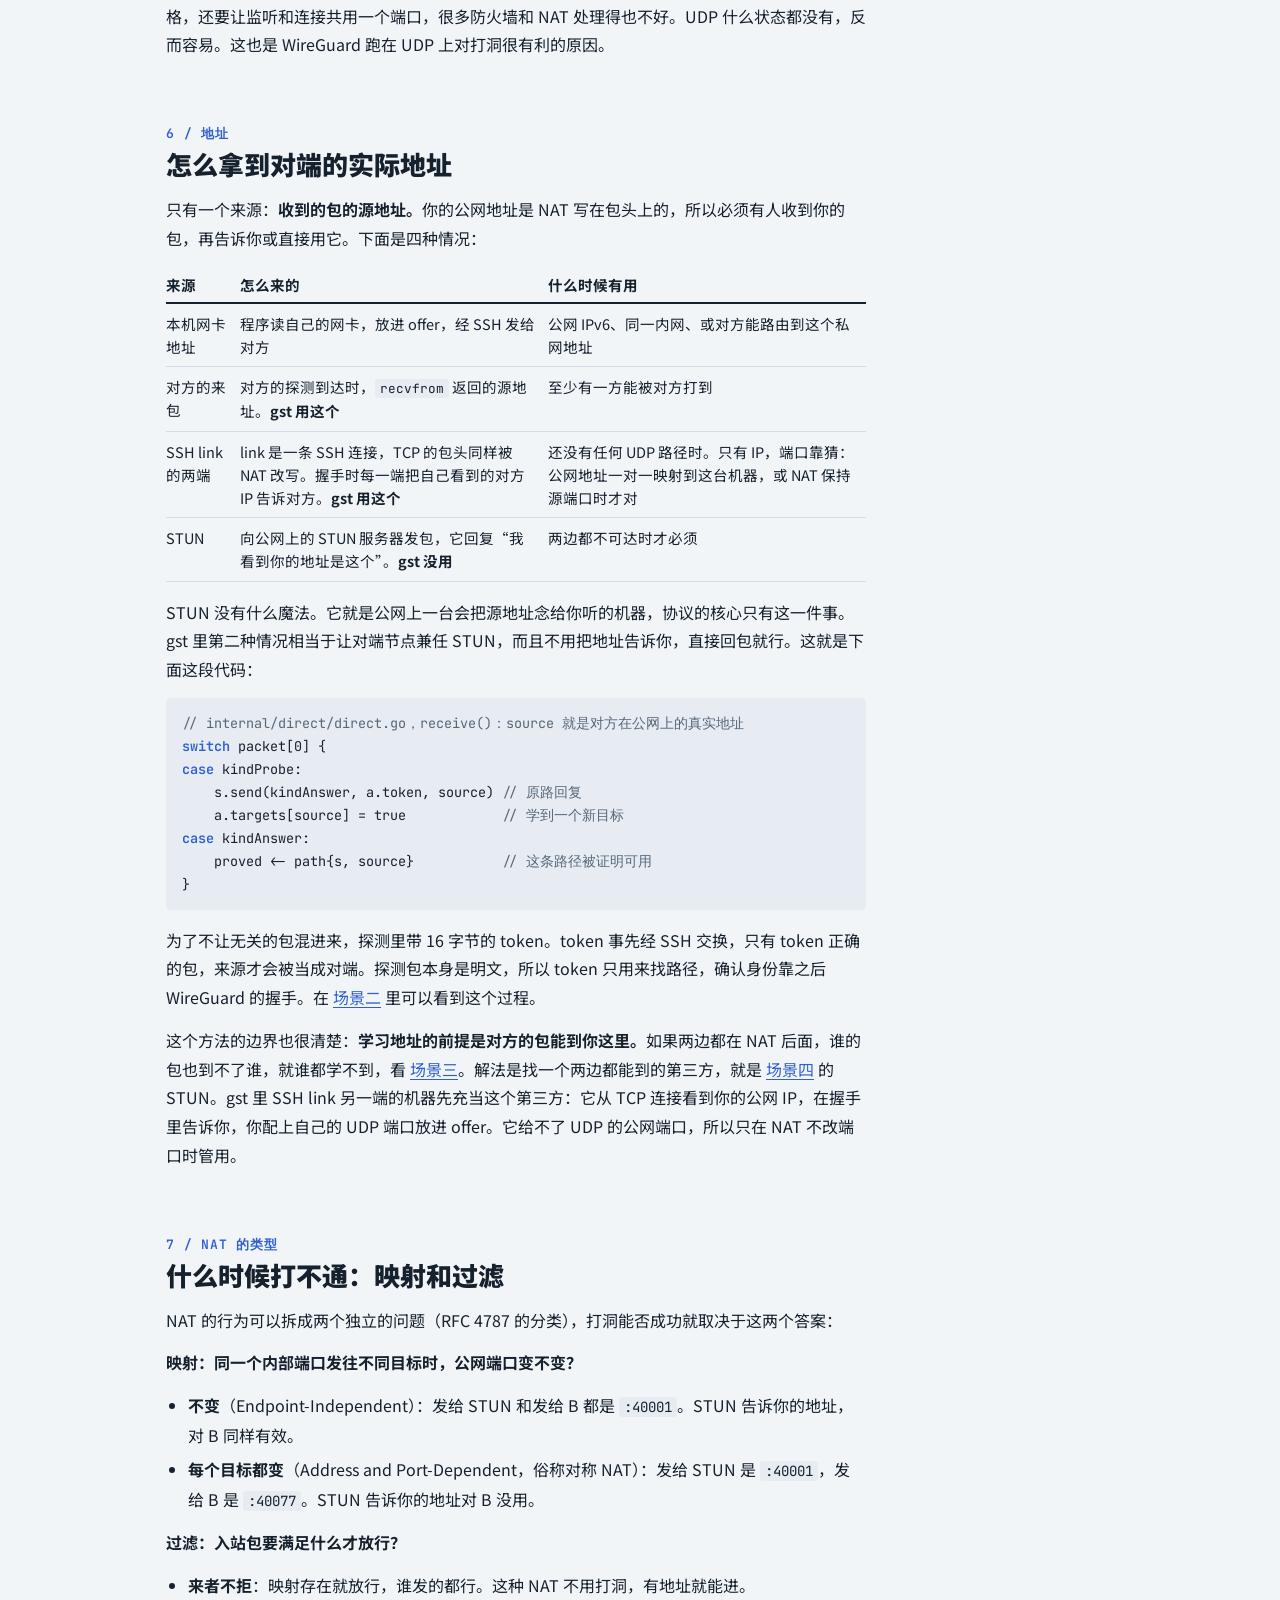
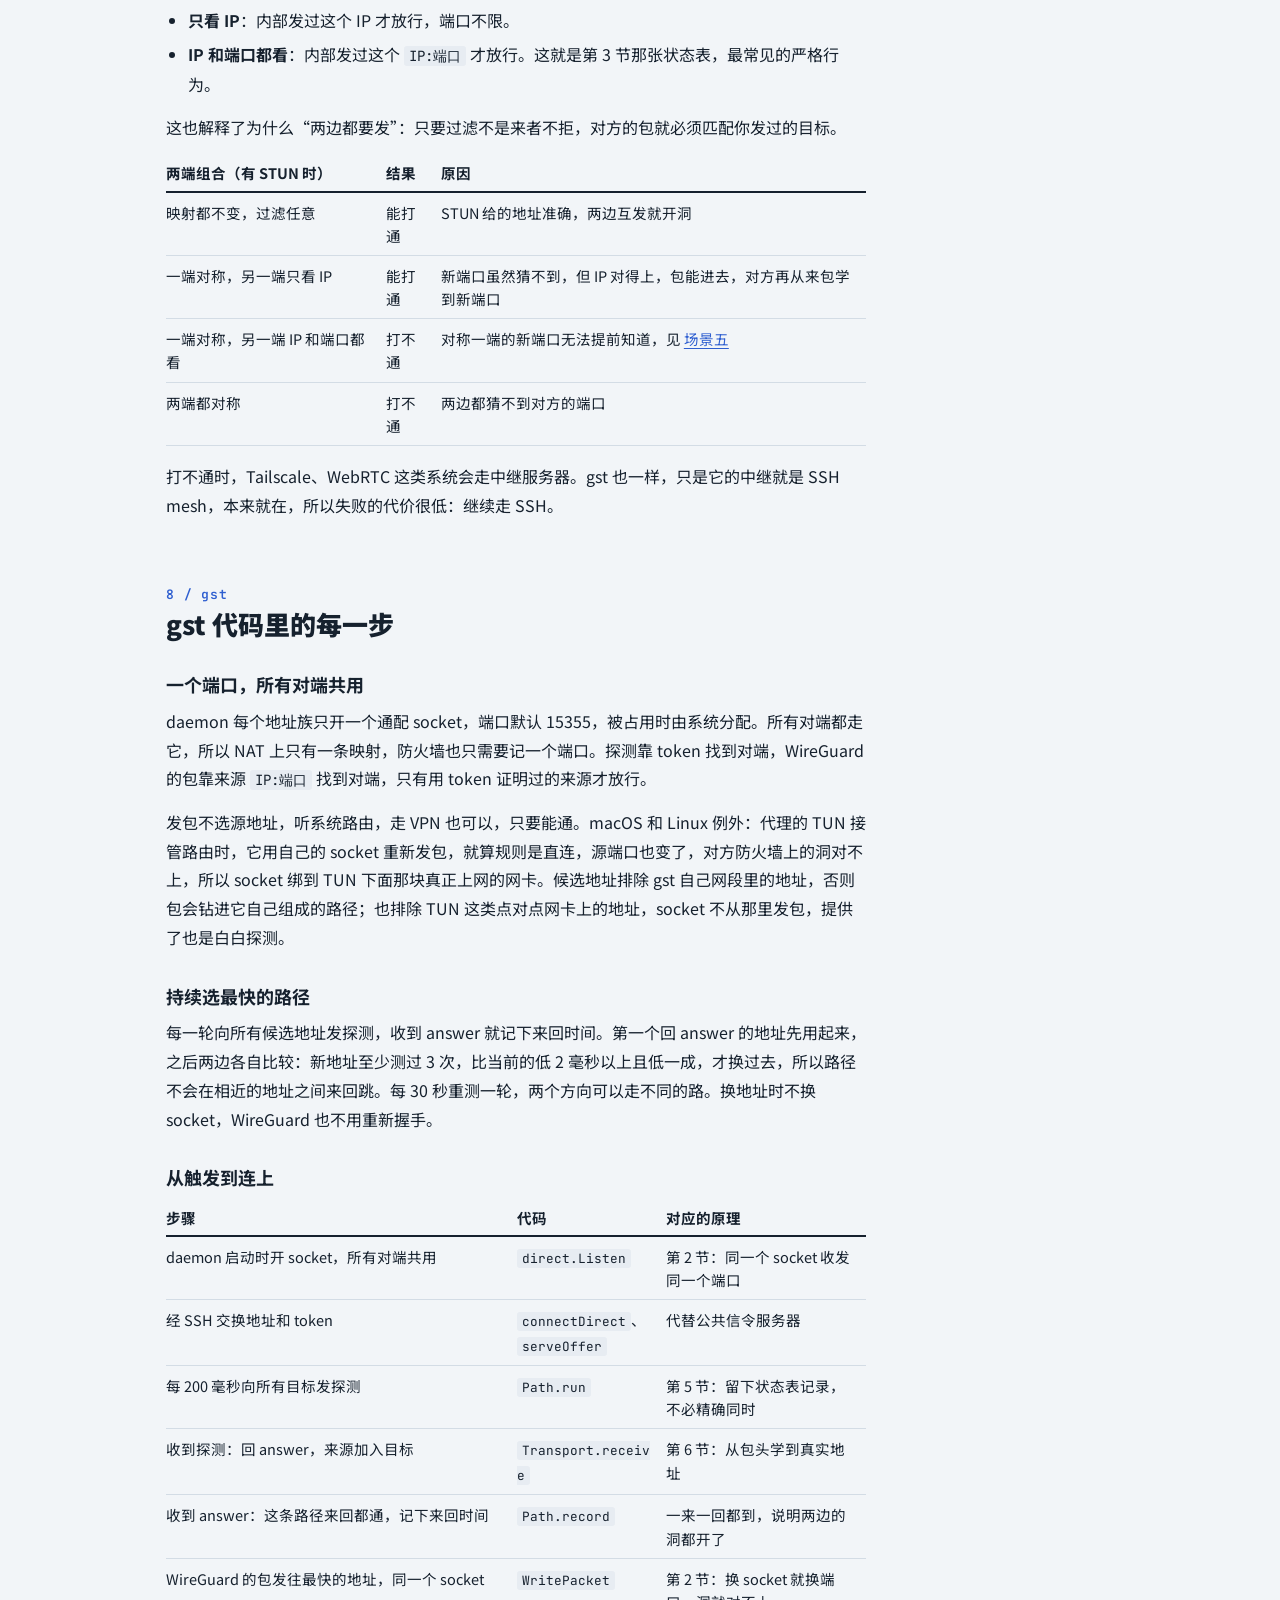
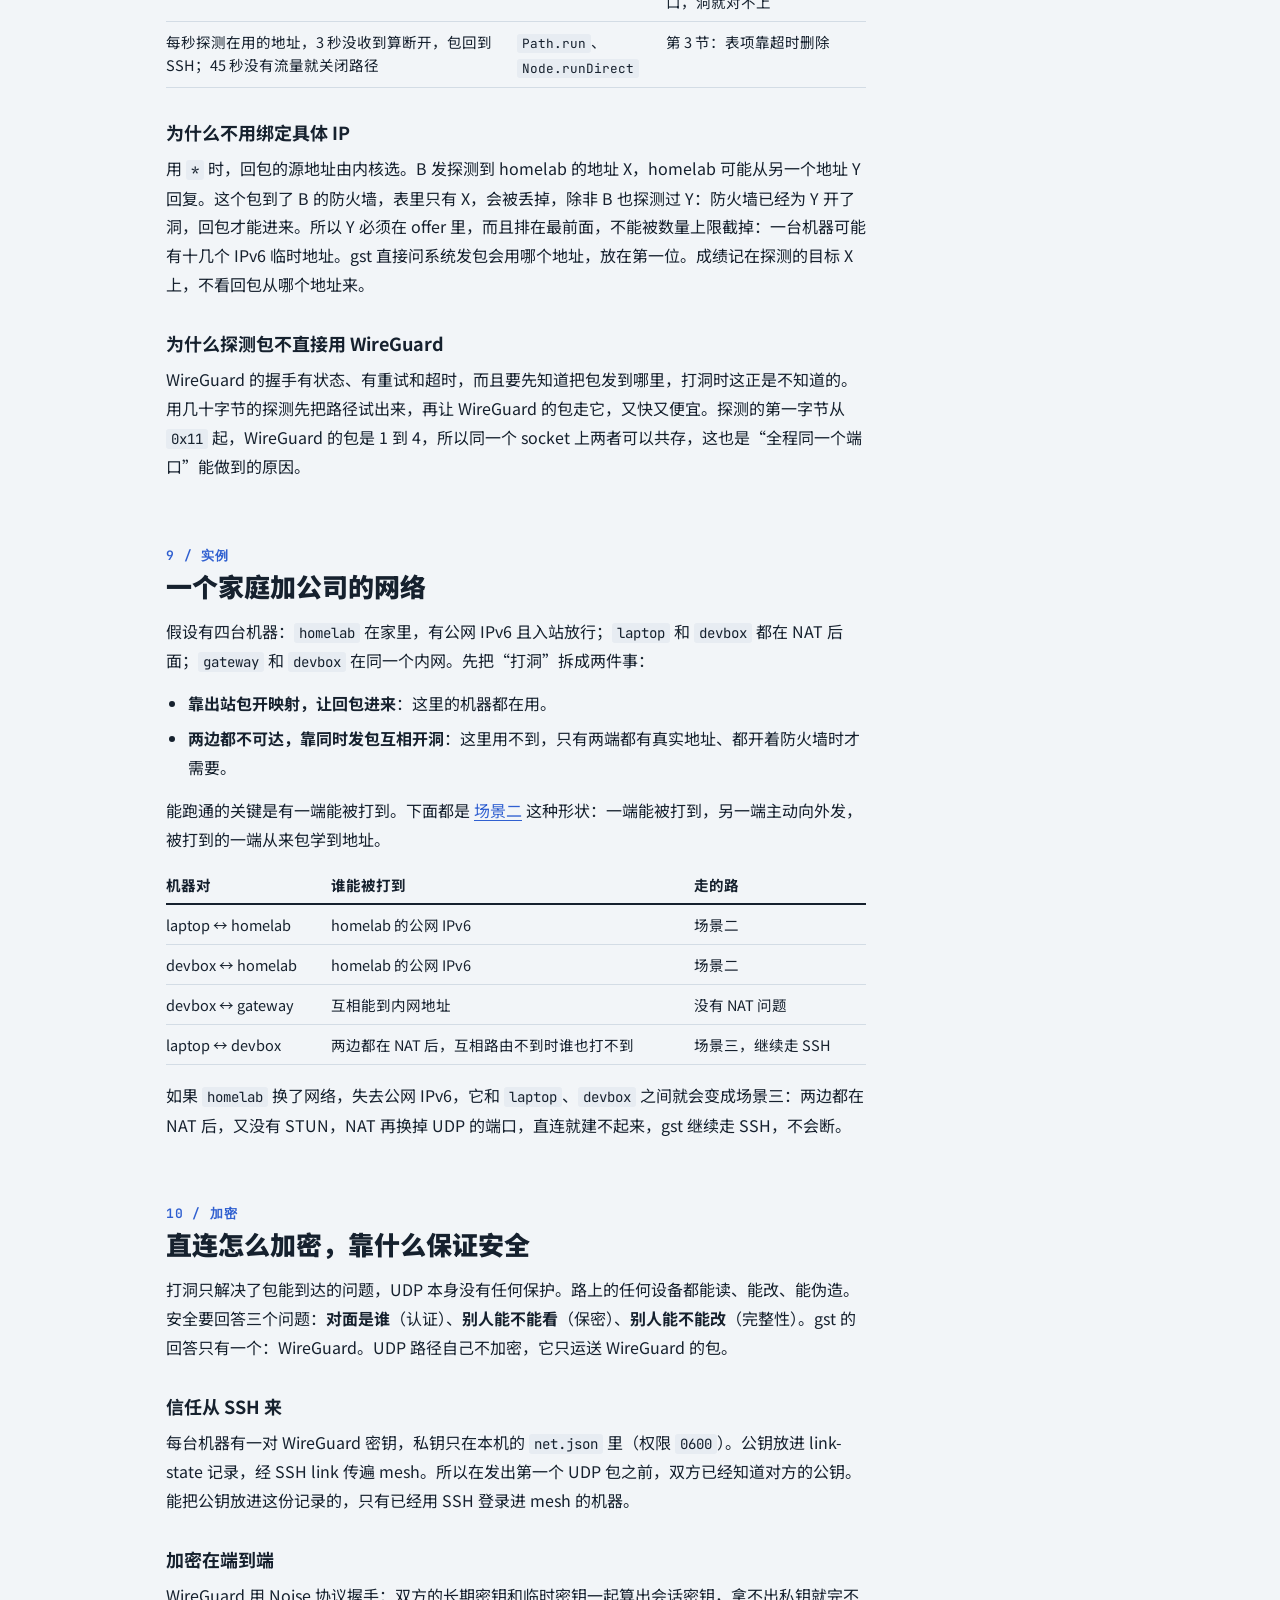
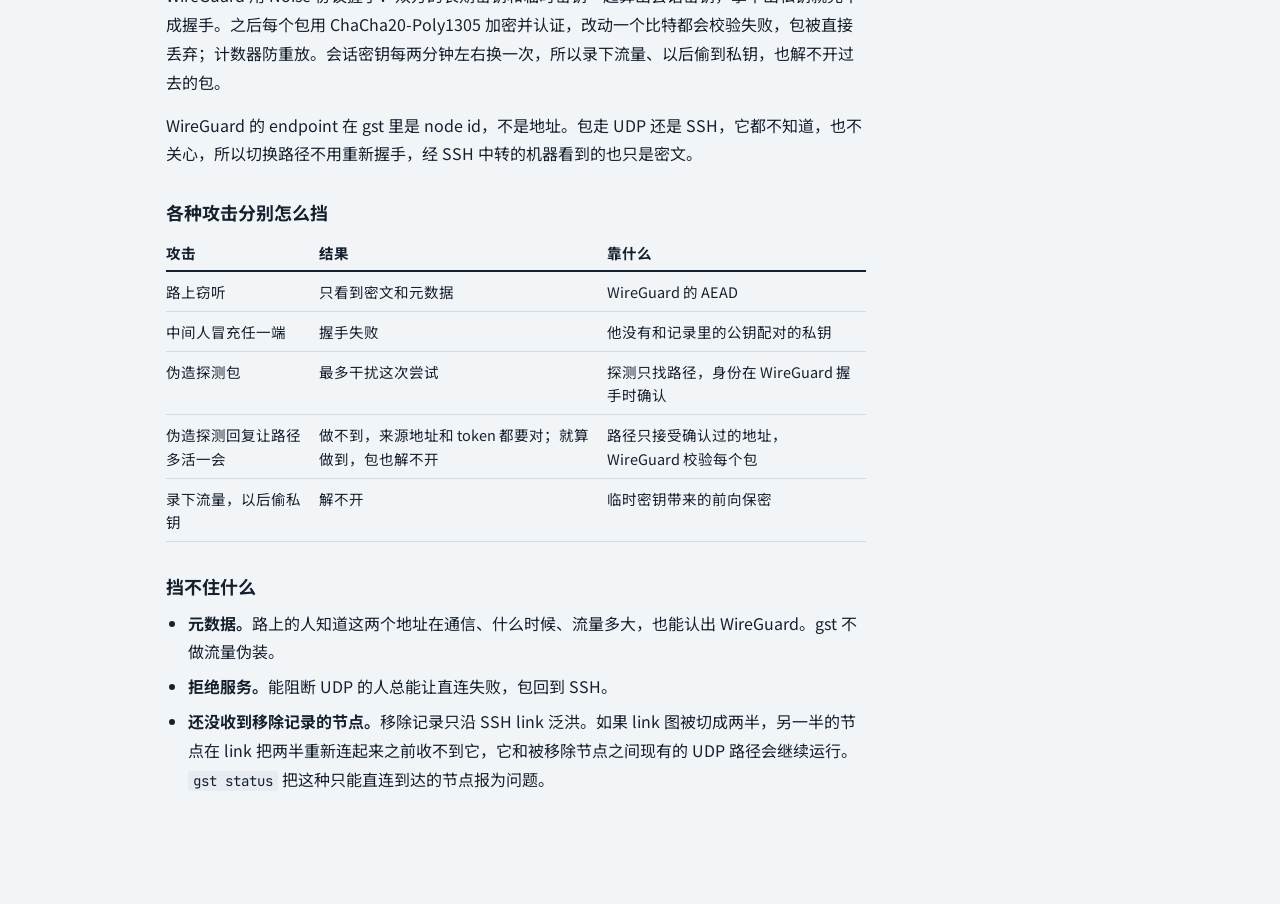
==== commit cd46eb50: "Offer the address that SSH links see for UDP paths A machine behind NAT learned its public address o" ====
--- a/docs/design/udp-hole-punching.html
+++ b/docs/design/udp-hole-punching.html
@@ -289,13 +289,14 @@
   <span class="no">6 / 地址</span>
   <h2>怎么拿到对端的实际地址</h2>
   <div class="col">
-    <p>只有一个来源：<strong>收到的包的源地址。</strong>你的公网地址是 NAT 写在包头上的，所以必须有人收到你的包，再告诉你或直接用它。下面是三种情况：</p>
+    <p>只有一个来源：<strong>收到的包的源地址。</strong>你的公网地址是 NAT 写在包头上的，所以必须有人收到你的包，再告诉你或直接用它。下面是四种情况：</p>
   </div>
   <div class="tw col">
     <table>
       <tr><th>来源</th><th>怎么来的</th><th>什么时候有用</th></tr>
       <tr><td>本机网卡地址</td><td>程序读自己的网卡，放进 offer，经 SSH 发给对方</td><td>公网 IPv6、同一内网、或对方能路由到这个私网地址</td></tr>
       <tr><td>对方的来包</td><td>对方的探测到达时，<code>recvfrom</code> 返回的源地址。<strong>gst 用这个</strong></td><td>至少有一方能被对方打到</td></tr>
+      <tr><td>SSH link 的两端</td><td>link 是一条 SSH 连接，TCP 的包头同样被 NAT 改写。握手时每一端把自己看到的对方 IP 告诉对方。<strong>gst 用这个</strong></td><td>还没有任何 UDP 路径时。只有 IP，端口靠猜：公网地址一对一映射到这台机器，或 NAT 保持源端口时才对</td></tr>
       <tr><td>STUN</td><td>向公网上的 STUN 服务器发包，它回复“我看到你的地址是这个”。<strong>gst 没用</strong></td><td>两边都不可达时才必须</td></tr>
     </table>
   </div>
@@ -310,7 +311,7 @@
     proved &lt;- path{s, source}           <span class="c">// 这条路径被证明可用</span>
 }</pre>
     <p>为了不让无关的包混进来，探测里带 16 字节的 token。token 事先经 SSH 交换，只有 token 正确的包，来源才会被当成对端。探测包本身是明文，所以 token 只用来找路径，确认身份靠之后 WireGuard 的握手。在 <button class="jump" data-sc="1" type="button">场景二</button> 里可以看到这个过程。</p>
-    <p>这个方法的边界也很清楚：<strong>学习地址的前提是对方的包能到你这里。</strong>如果两边都在 NAT 后面，谁的包也到不了谁，就谁都学不到，看 <button class="jump" data-sc="2" type="button">场景三</button>。解法是找一个两边都能到的第三方，就是 <button class="jump" data-sc="3" type="button">场景四</button> 的 STUN。</p>
+    <p>这个方法的边界也很清楚：<strong>学习地址的前提是对方的包能到你这里。</strong>如果两边都在 NAT 后面，谁的包也到不了谁，就谁都学不到，看 <button class="jump" data-sc="2" type="button">场景三</button>。解法是找一个两边都能到的第三方，就是 <button class="jump" data-sc="3" type="button">场景四</button> 的 STUN。gst 里 SSH link 另一端的机器先充当这个第三方：它从 TCP 连接看到你的公网 IP，在握手里告诉你，你配上自己的 UDP 端口放进 offer。它给不了 UDP 的公网端口，所以只在 NAT 不改端口时管用。</p>
   </div>
 </section>
 
@@ -401,7 +402,7 @@
     </table>
   </div>
   <div class="col">
-    <p>如果 <code>homelab</code> 换了网络，失去公网 IPv6，它和 <code>laptop</code>、<code>devbox</code> 之间就会变成场景三：两边都在 NAT 后，又没有 STUN，直连建不起来，gst 继续走 SSH，不会断。</p>
+    <p>如果 <code>homelab</code> 换了网络，失去公网 IPv6，它和 <code>laptop</code>、<code>devbox</code> 之间就会变成场景三：两边都在 NAT 后，又没有 STUN，NAT 再换掉 UDP 的端口，直连就建不起来，gst 继续走 SSH，不会断。</p>
   </div>
 </section>
 
@@ -487,7 +488,7 @@
           path: [H('A', aP, bPub, 'WireGuard 握手，同一个 socket'), H('FA', aN, bPub, '同一条映射'), H('B', aN, bPub, '用记录里的公钥校验')] }
       ] },
     { name: '三 · 两边 NAT，没有 STUN', kinds: ['nat', 'nat'], stun: false,
-      intro: '这是 gst 打不通的情况。两边都只知道自己的私网地址，谁的包都到不了对方，所以谁也学不到地址。',
+      intro: '这是 gst 打不通的情况。两边都只知道自己的私网地址，谁的包都到不了对方，所以谁也学不到地址。SSH link 另一端的机器会告诉它们公网 IP，但 UDP 的公网端口它看不到：图里的 NAT 把端口 5000 换成了 40001，猜原端口没有用。NAT 不换端口时，这一步就够了，情形和场景四一样。',
       nodes: { A: aP, B: bP },
       steps: [
         { t: '经 SSH 交换 offer', d: '两边 offer 里都只有私网地址。除非它们恰好在同一个内网，否则这些地址都用不了。',
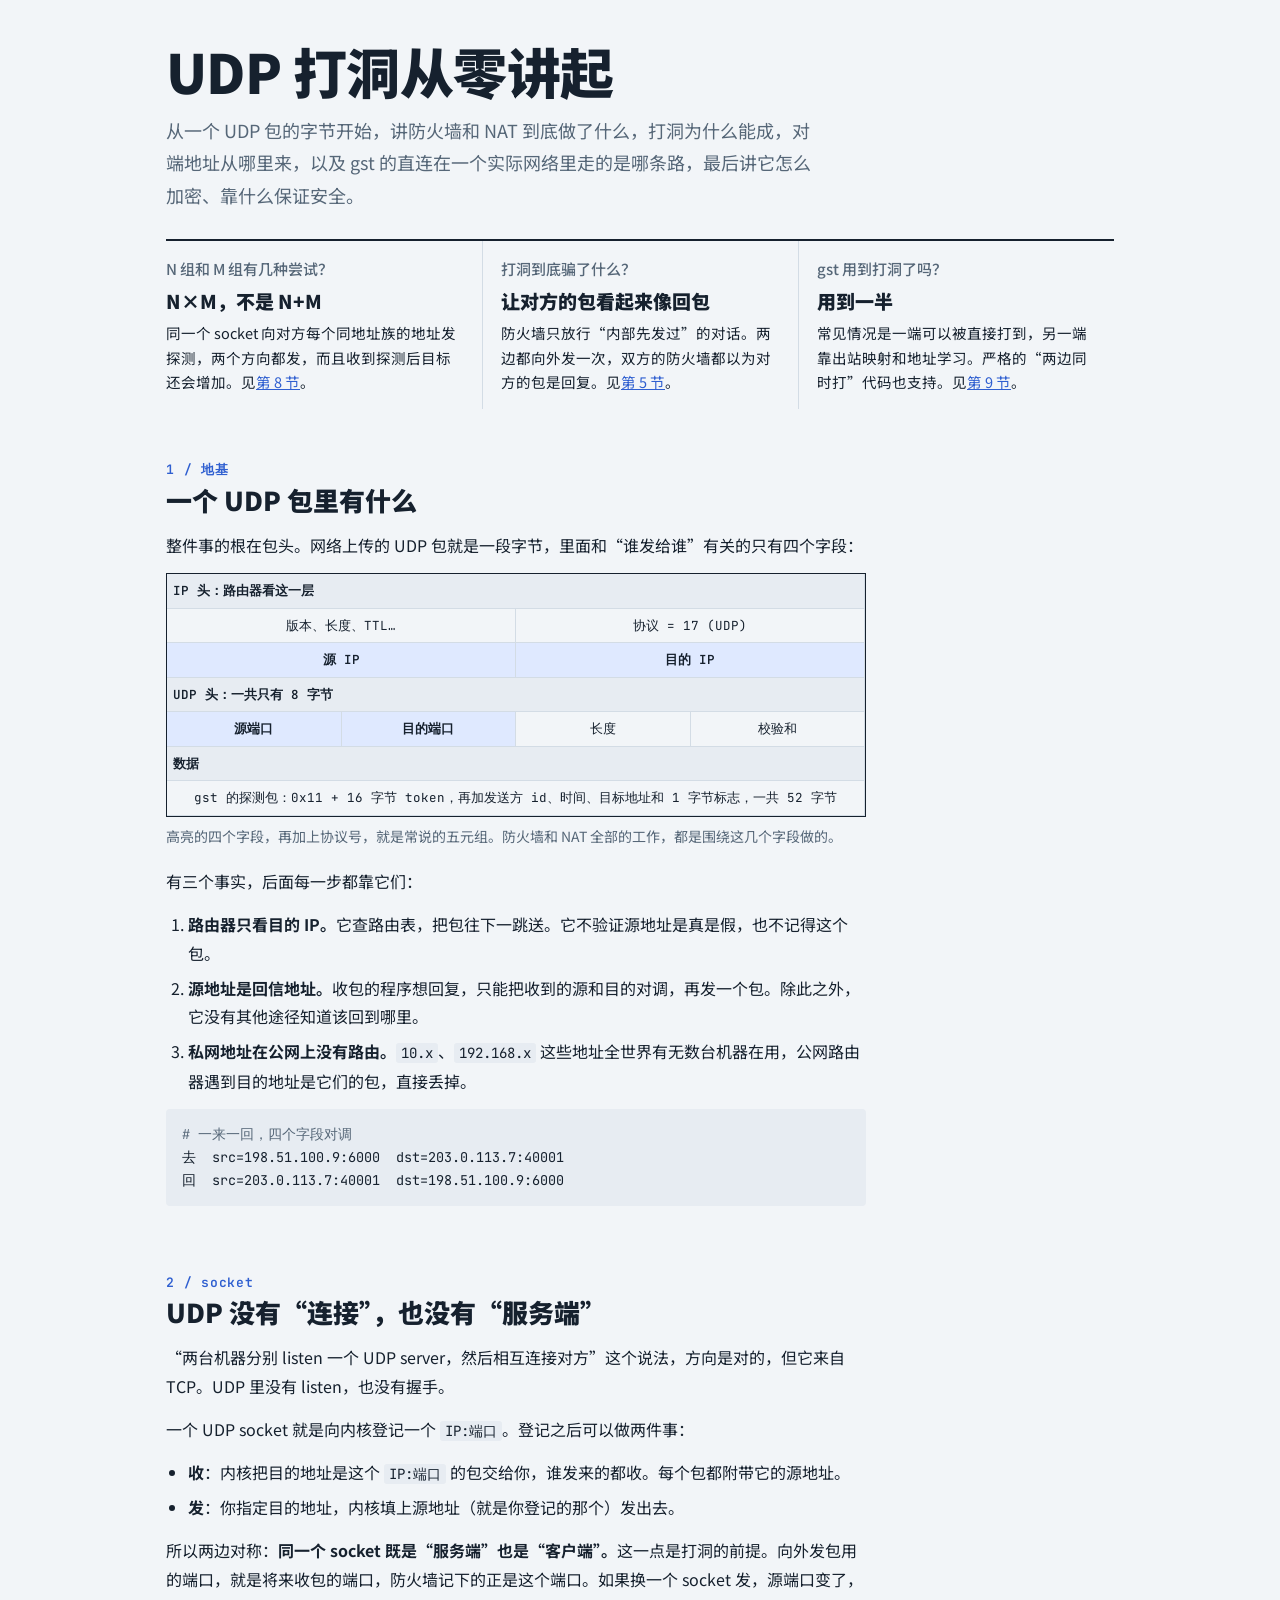
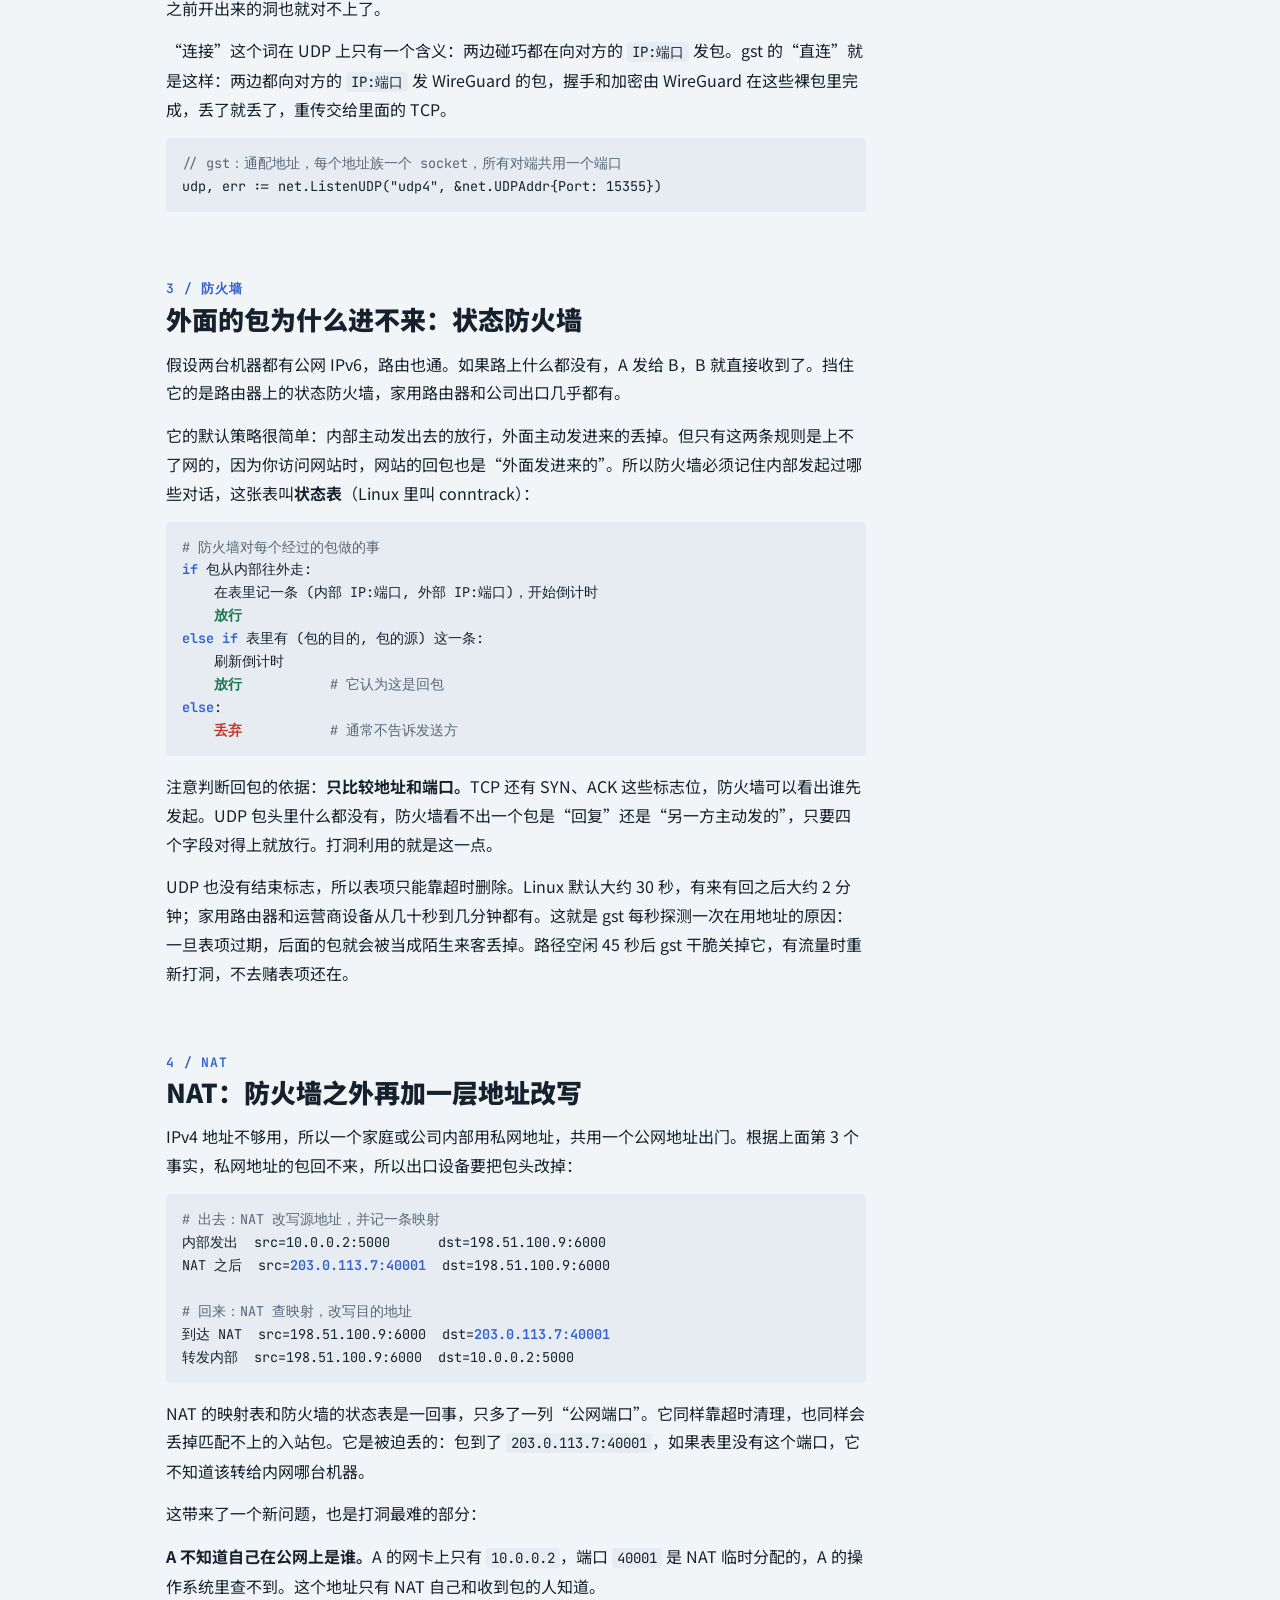
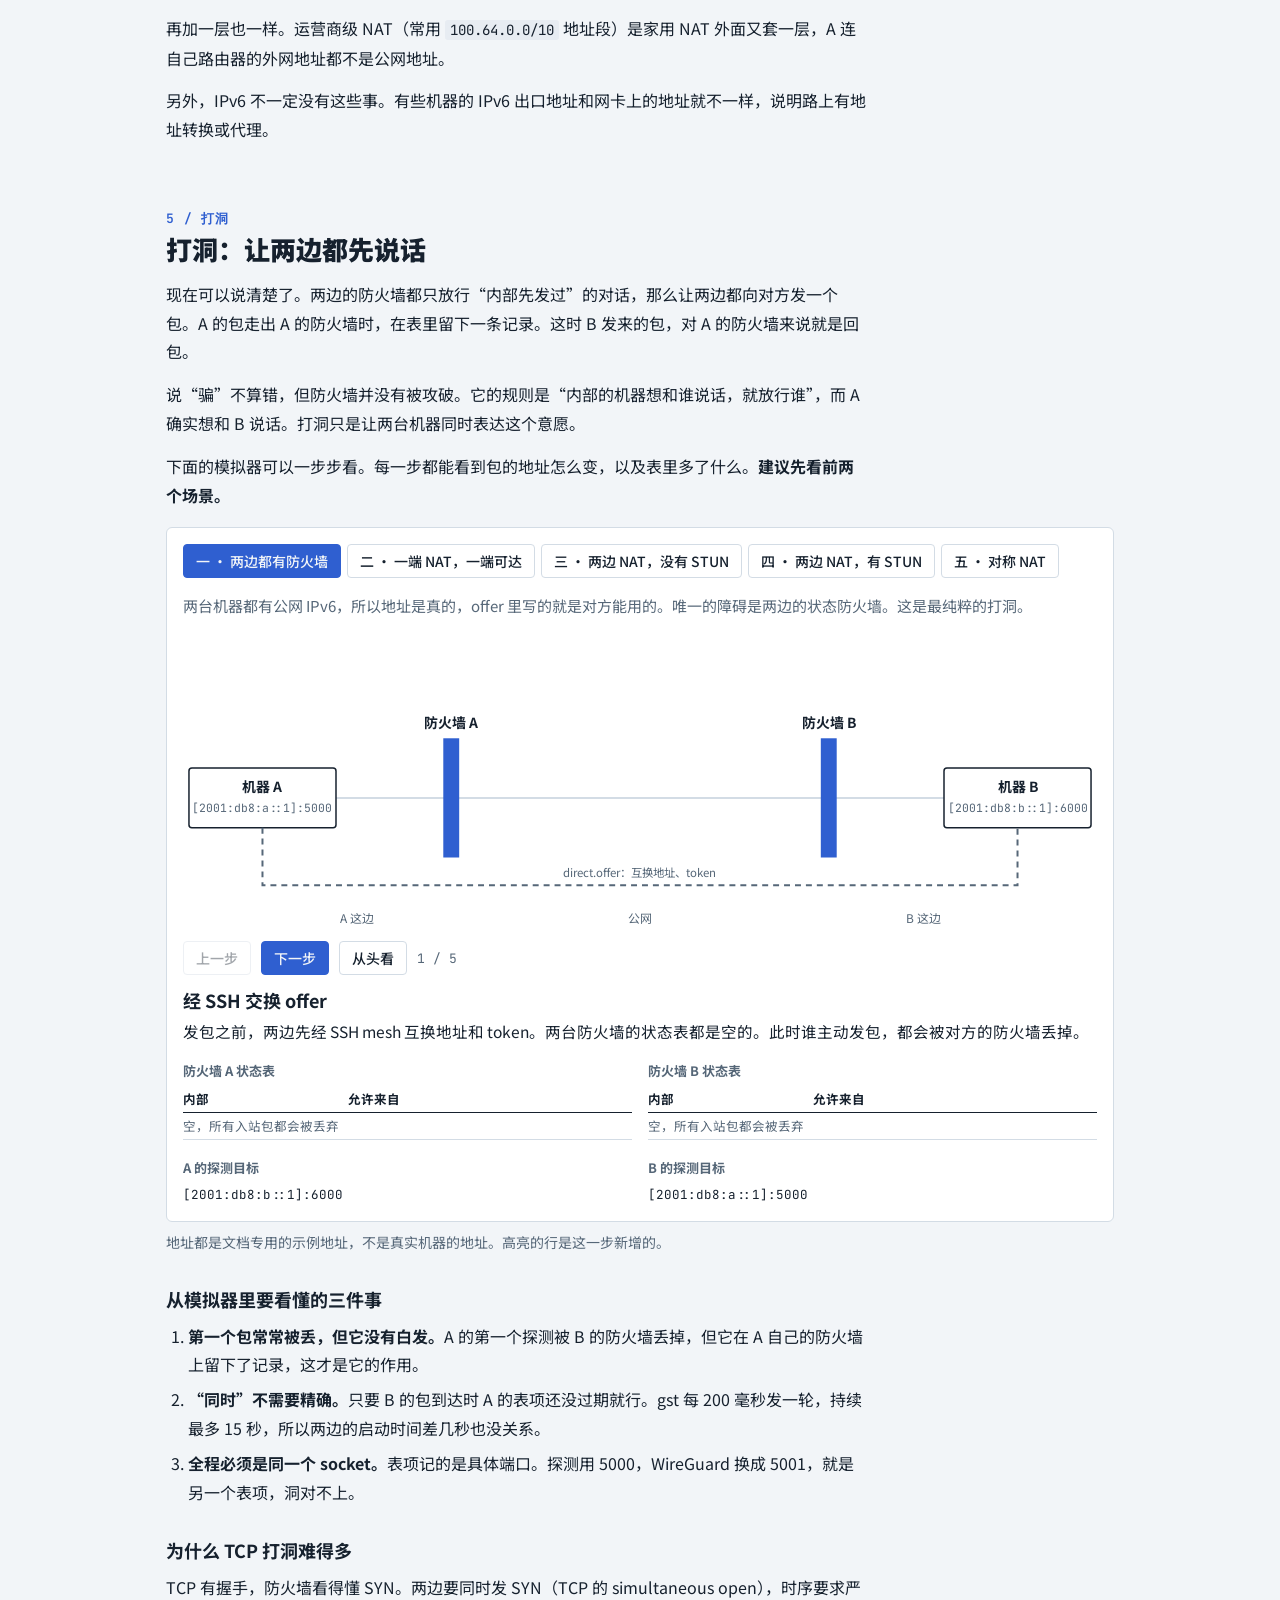
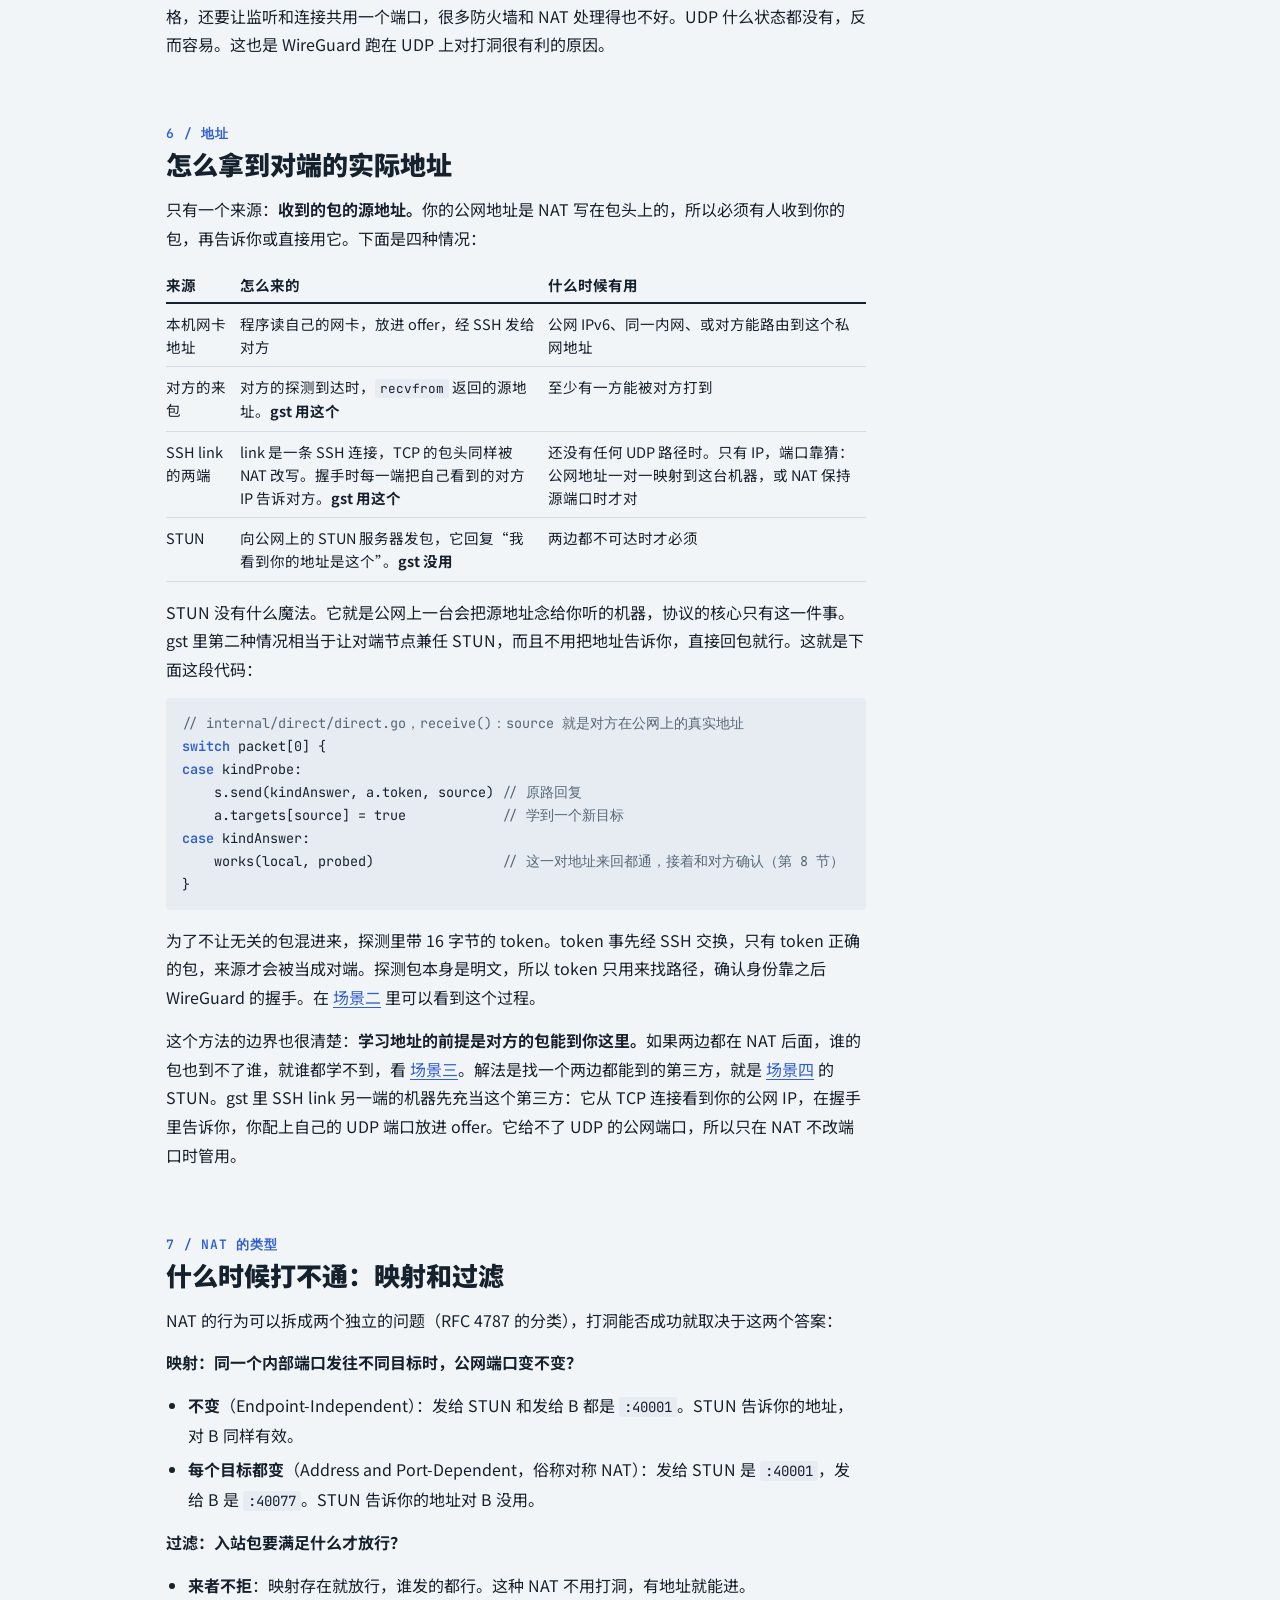
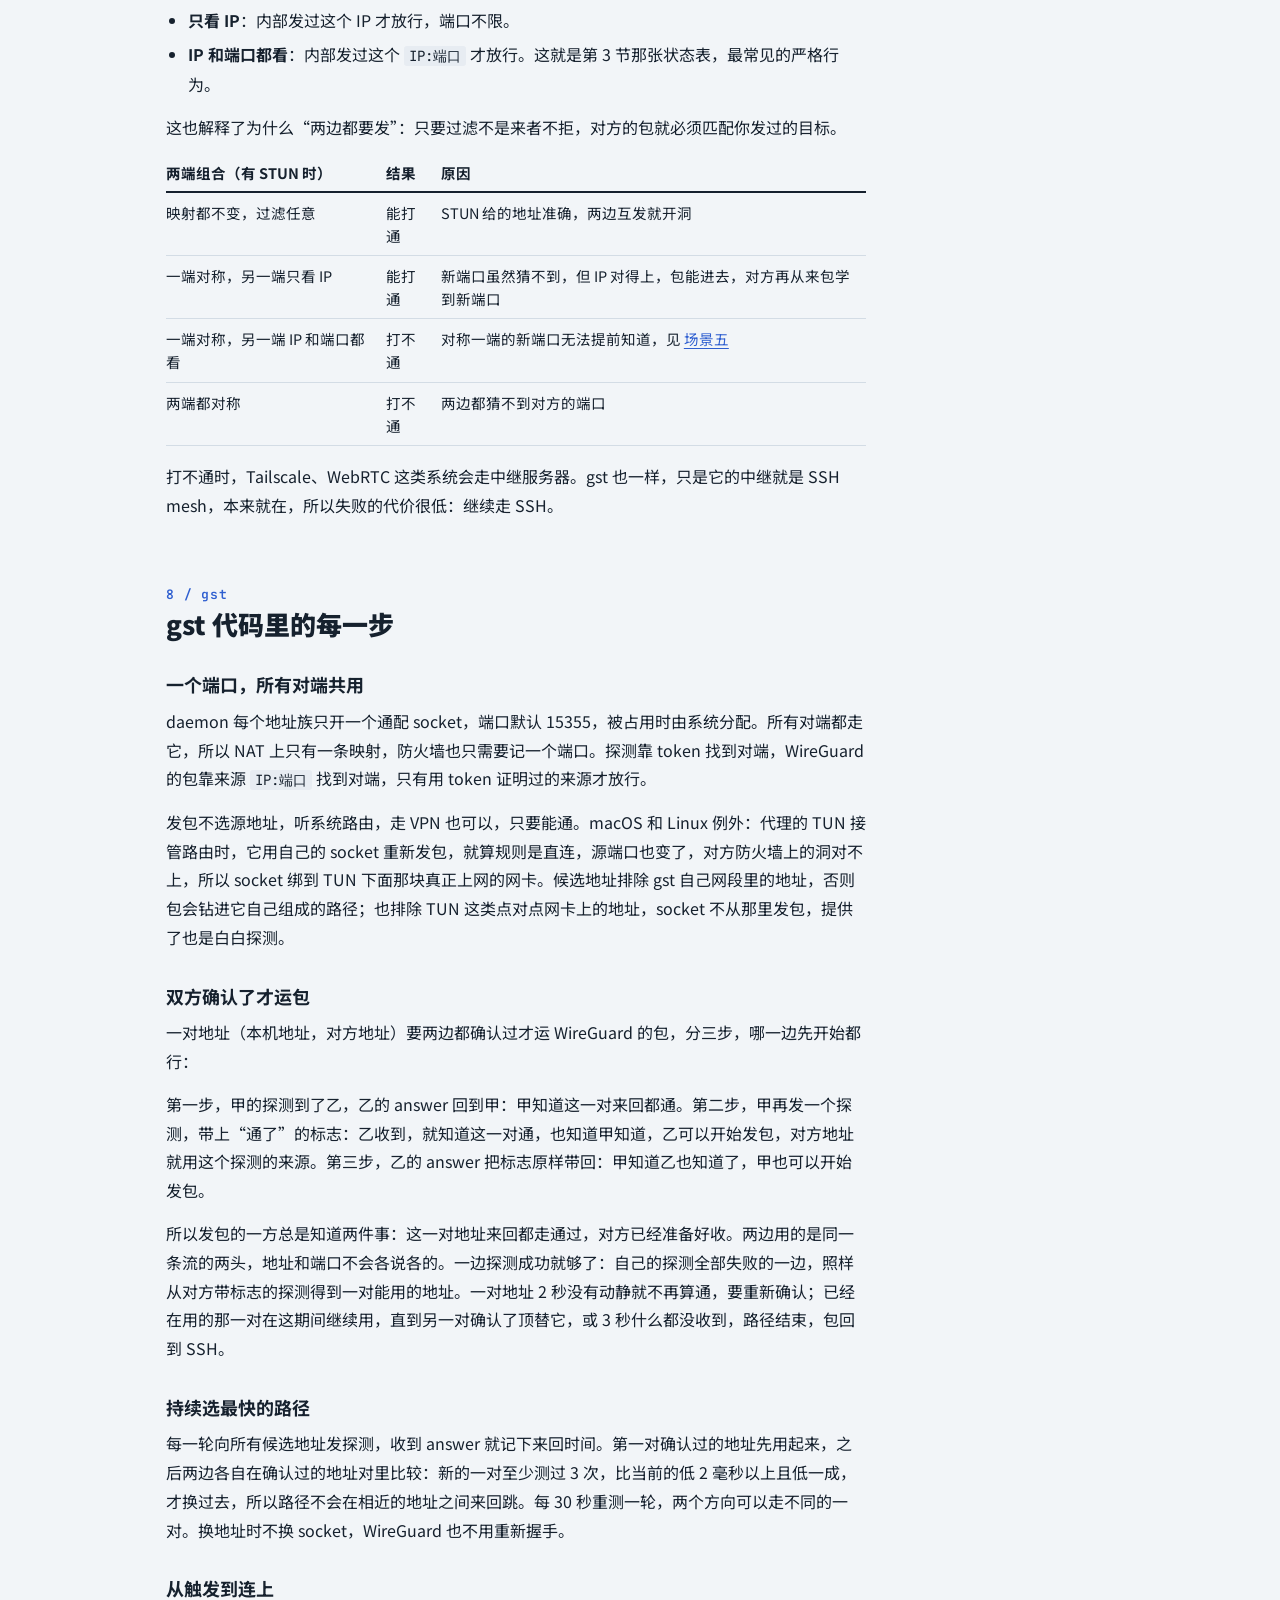
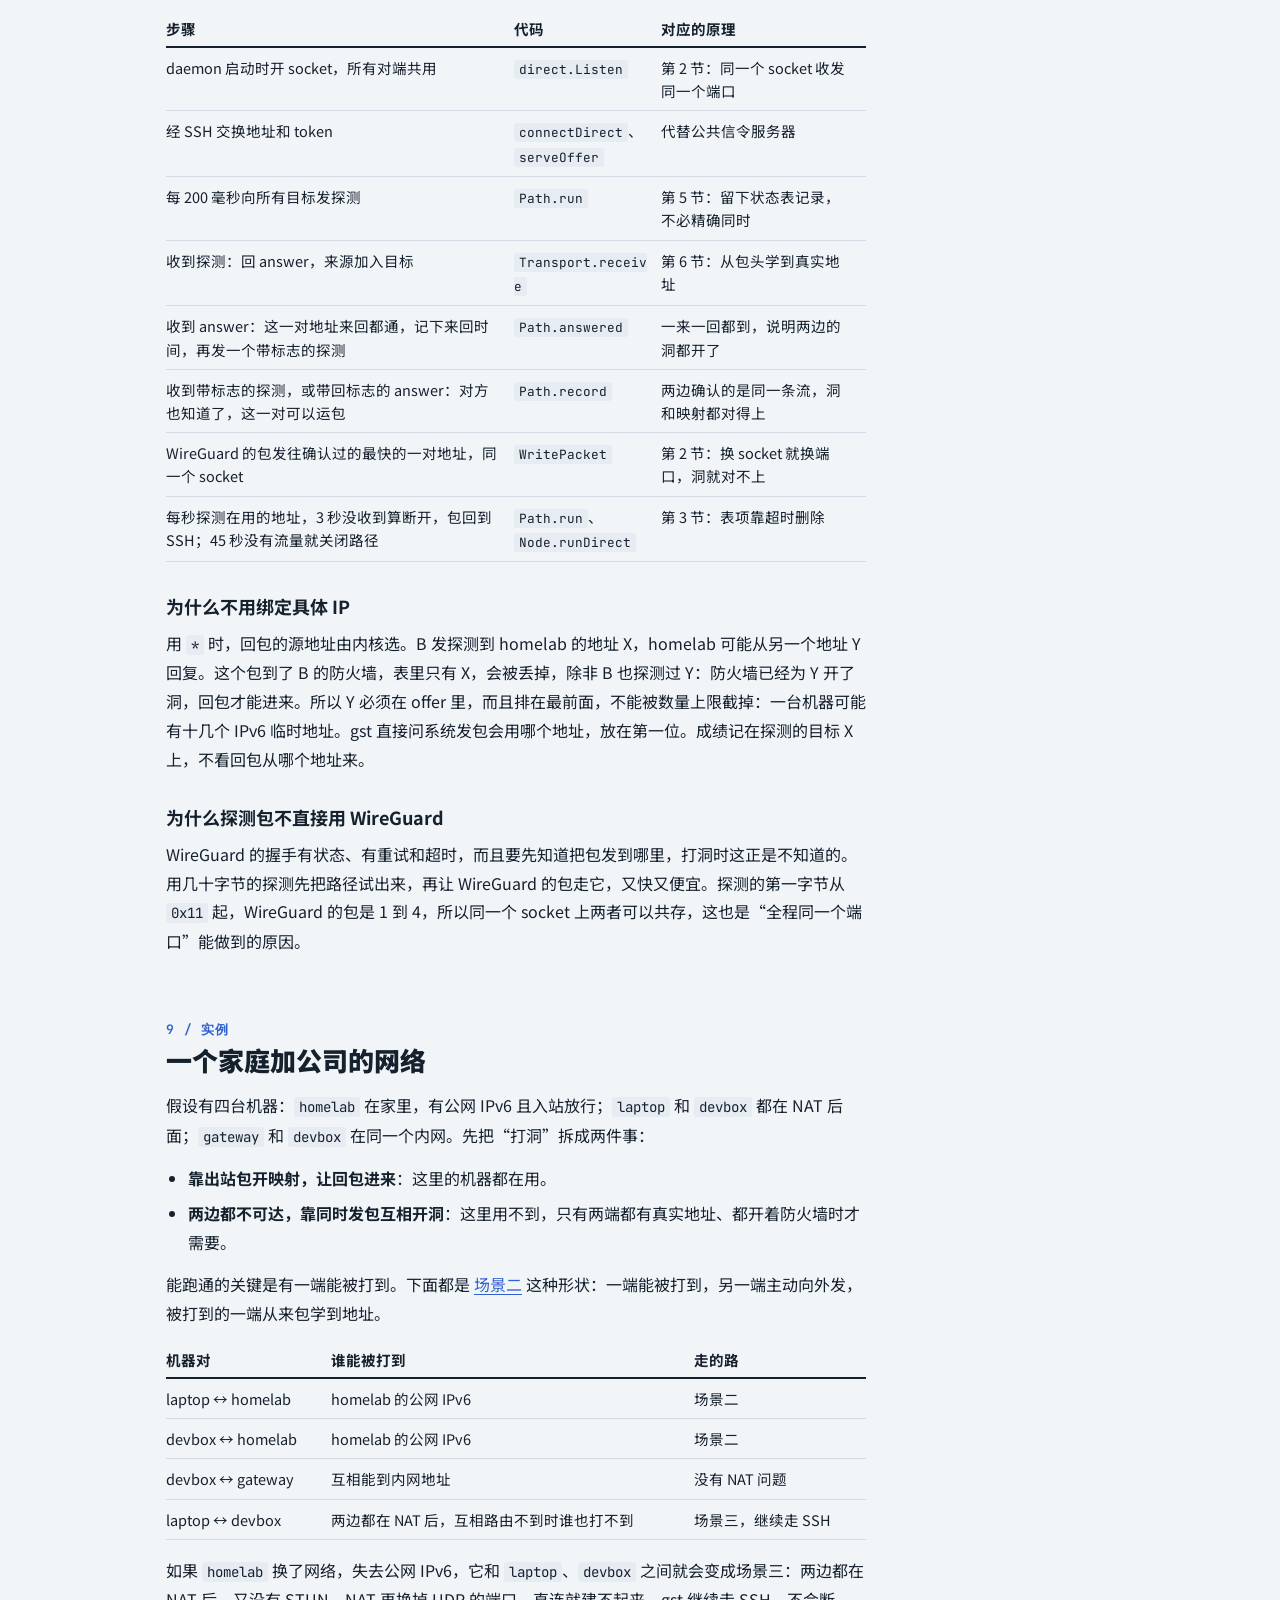
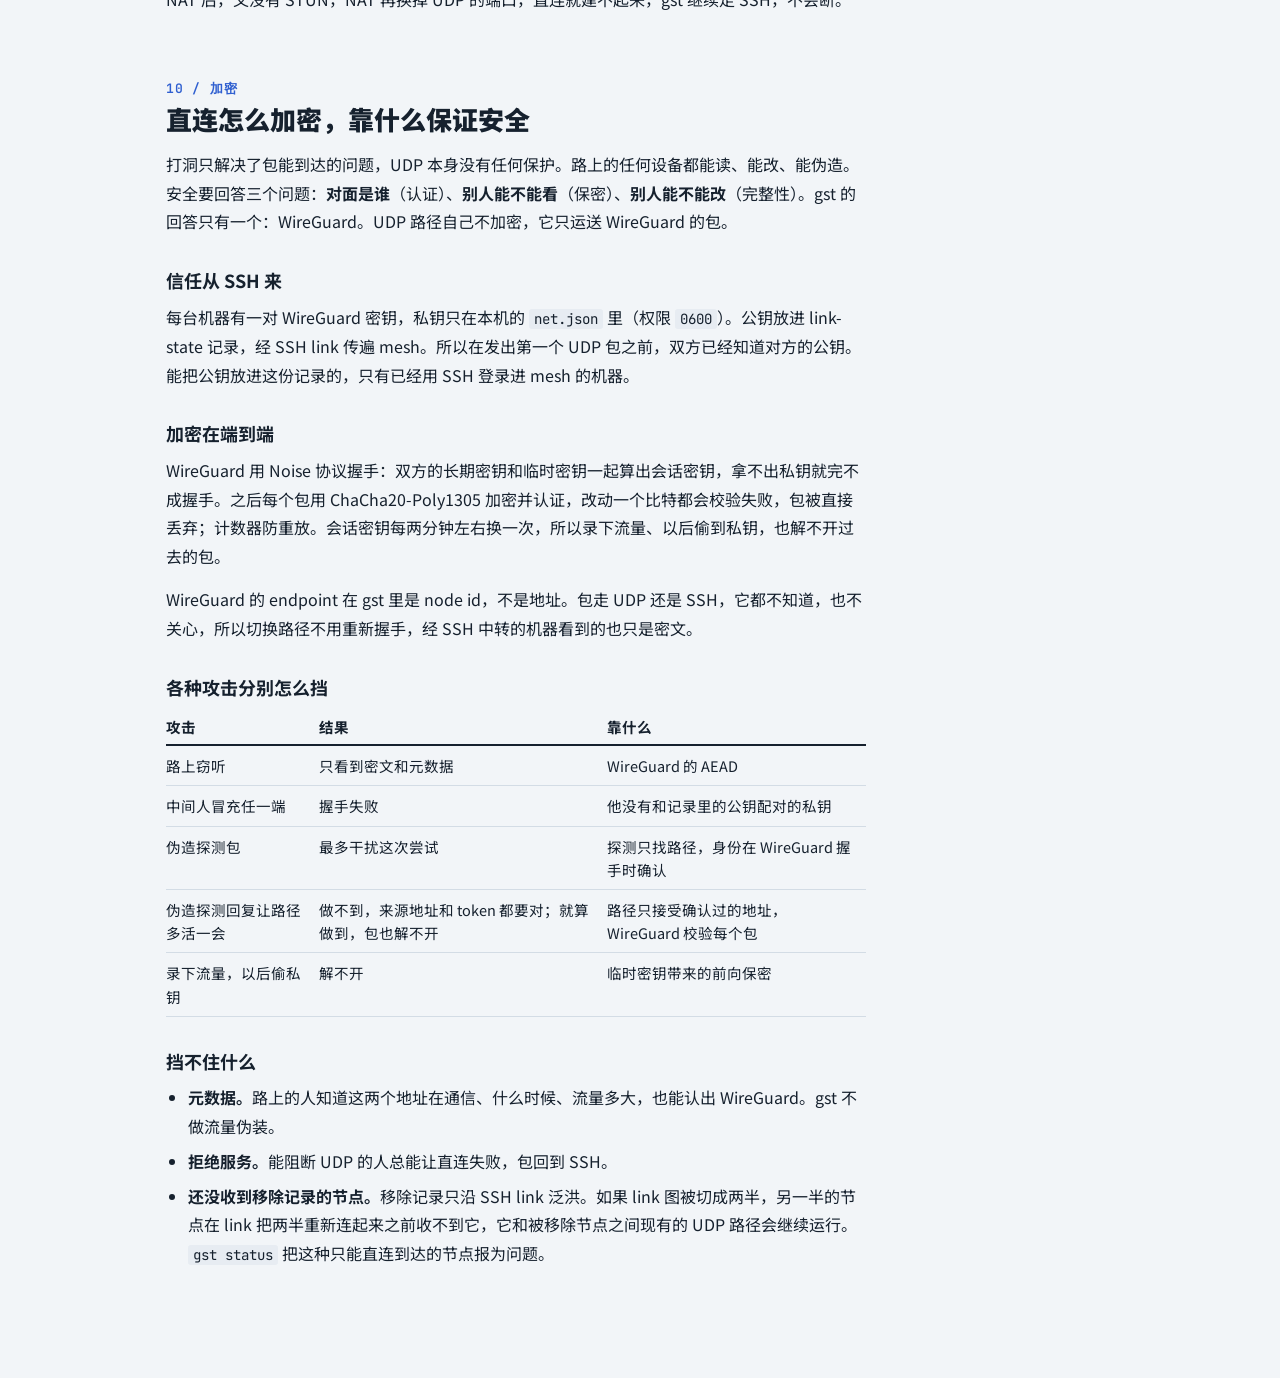
==== commit 1fffabac: "Confirm UDP paths on both sides before sending on them Each side used to take a UDP path for itself " ====
--- a/docs/design/udp-hole-punching.html
+++ b/docs/design/udp-hole-punching.html
@@ -168,7 +168,7 @@
       <div class="w4 lay">UDP 头：一共只有 8 字节</div>
       <div class="hot">源端口</div><div class="hot">目的端口</div><div>长度</div><div>校验和</div>
       <div class="w4 lay">数据</div>
-      <div class="w4">gst 的探测包：0x11 + 16 字节 token，再加发送方 id、时间和目标地址，一共 51 字节</div>
+      <div class="w4">gst 的探测包：0x11 + 16 字节 token，再加发送方 id、时间、目标地址和 1 字节标志，一共 52 字节</div>
     </div>
     <figcaption>高亮的四个字段，再加上协议号，就是常说的五元组。防火墙和 NAT 全部的工作，都是围绕这几个字段做的。</figcaption>
   </figure>
@@ -308,7 +308,7 @@
     s.send(kindAnswer, a.token, source) <span class="c">// 原路回复</span>
     a.targets[source] = true            <span class="c">// 学到一个新目标</span>
 <span class="k">case</span> kindAnswer:
-    proved &lt;- path{s, source}           <span class="c">// 这条路径被证明可用</span>
+    works(local, probed)                <span class="c">// 这一对地址来回都通，接着和对方确认（第 8 节）</span>
 }</pre>
     <p>为了不让无关的包混进来，探测里带 16 字节的 token。token 事先经 SSH 交换，只有 token 正确的包，来源才会被当成对端。探测包本身是明文，所以 token 只用来找路径，确认身份靠之后 WireGuard 的握手。在 <button class="jump" data-sc="1" type="button">场景二</button> 里可以看到这个过程。</p>
     <p>这个方法的边界也很清楚：<strong>学习地址的前提是对方的包能到你这里。</strong>如果两边都在 NAT 后面，谁的包也到不了谁，就谁都学不到，看 <button class="jump" data-sc="2" type="button">场景三</button>。解法是找一个两边都能到的第三方，就是 <button class="jump" data-sc="3" type="button">场景四</button> 的 STUN。gst 里 SSH link 另一端的机器先充当这个第三方：它从 TCP 连接看到你的公网 IP，在握手里告诉你，你配上自己的 UDP 端口放进 offer。它给不了 UDP 的公网端口，所以只在 NAT 不改端口时管用。</p>
@@ -355,8 +355,13 @@
     <p>daemon 每个地址族只开一个通配 socket，端口默认 15355，被占用时由系统分配。所有对端都走它，所以 NAT 上只有一条映射，防火墙也只需要记一个端口。探测靠 token 找到对端，WireGuard 的包靠来源 <code>IP:端口</code> 找到对端，只有用 token 证明过的来源才放行。</p>
     <p>发包不选源地址，听系统路由，走 VPN 也可以，只要能通。macOS 和 Linux 例外：代理的 TUN 接管路由时，它用自己的 socket 重新发包，就算规则是直连，源端口也变了，对方防火墙上的洞对不上，所以 socket 绑到 TUN 下面那块真正上网的网卡。候选地址排除 gst 自己网段里的地址，否则包会钻进它自己组成的路径；也排除 TUN 这类点对点网卡上的地址，socket 不从那里发包，提供了也是白白探测。</p>
 
+    <h3>双方确认了才运包</h3>
+    <p>一对地址（本机地址，对方地址）要两边都确认过才运 WireGuard 的包，分三步，哪一边先开始都行：</p>
+    <p>第一步，甲的探测到了乙，乙的 answer 回到甲：甲知道这一对来回都通。第二步，甲再发一个探测，带上“通了”的标志：乙收到，就知道这一对通，也知道甲知道，乙可以开始发包，对方地址就用这个探测的来源。第三步，乙的 answer 把标志原样带回：甲知道乙也知道了，甲也可以开始发包。</p>
+    <p>所以发包的一方总是知道两件事：这一对地址来回都走通过，对方已经准备好收。两边用的是同一条流的两头，地址和端口不会各说各的。一边探测成功就够了：自己的探测全部失败的一边，照样从对方带标志的探测得到一对能用的地址。一对地址 2 秒没有动静就不再算通，要重新确认；已经在用的那一对在这期间继续用，直到另一对确认了顶替它，或 3 秒什么都没收到，路径结束，包回到 SSH。</p>
+
     <h3>持续选最快的路径</h3>
-    <p>每一轮向所有候选地址发探测，收到 answer 就记下来回时间。第一个回 answer 的地址先用起来，之后两边各自比较：新地址至少测过 3 次，比当前的低 2 毫秒以上且低一成，才换过去，所以路径不会在相近的地址之间来回跳。每 30 秒重测一轮，两个方向可以走不同的路。换地址时不换 socket，WireGuard 也不用重新握手。</p>
+    <p>每一轮向所有候选地址发探测，收到 answer 就记下来回时间。第一对确认过的地址先用起来，之后两边各自在确认过的地址对里比较：新的一对至少测过 3 次，比当前的低 2 毫秒以上且低一成，才换过去，所以路径不会在相近的地址之间来回跳。每 30 秒重测一轮，两个方向可以走不同的一对。换地址时不换 socket，WireGuard 也不用重新握手。</p>
 
     <h3>从触发到连上</h3>
   </div>
@@ -367,8 +372,9 @@
       <tr><td>经 SSH 交换地址和 token</td><td><code>connectDirect</code>、<code>serveOffer</code></td><td>代替公共信令服务器</td></tr>
       <tr><td>每 200 毫秒向所有目标发探测</td><td><code>Path.run</code></td><td>第 5 节：留下状态表记录，不必精确同时</td></tr>
       <tr><td>收到探测：回 answer，来源加入目标</td><td><code>Transport.receive</code></td><td>第 6 节：从包头学到真实地址</td></tr>
-      <tr><td>收到 answer：这条路径来回都通，记下来回时间</td><td><code>Path.record</code></td><td>一来一回都到，说明两边的洞都开了</td></tr>
-      <tr><td>WireGuard 的包发往最快的地址，同一个 socket</td><td><code>WritePacket</code></td><td>第 2 节：换 socket 就换端口，洞就对不上</td></tr>
+      <tr><td>收到 answer：这一对地址来回都通，记下来回时间，再发一个带标志的探测</td><td><code>Path.answered</code></td><td>一来一回都到，说明两边的洞都开了</td></tr>
+      <tr><td>收到带标志的探测，或带回标志的 answer：对方也知道了，这一对可以运包</td><td><code>Path.record</code></td><td>两边确认的是同一条流，洞和映射都对得上</td></tr>
+      <tr><td>WireGuard 的包发往确认过的最快的一对地址，同一个 socket</td><td><code>WritePacket</code></td><td>第 2 节：换 socket 就换端口，洞就对不上</td></tr>
       <tr><td>每秒探测在用的地址，3 秒没收到算断开，包回到 SSH；45 秒没有流量就关闭路径</td><td><code>Path.run</code>、<code>Node.runDirect</code></td><td>第 3 节：表项靠超时删除</td></tr>
     </table>
   </div>
@@ -467,8 +473,8 @@
           path: [H('B', b6, a6, 'B 发出'), H('FB', b6, a6, '出站：写入状态表，放行'), H('FA', b6, a6, '入站：匹配记录，放行'), H('A', b6, a6, 'A 收到，token 正确')],
           fb: [[b6, a6]] },
         { t: 'A 回 answer：现在 B 的防火墙也放行了', d: 'A 收到探测后立刻回 answer。这次 B 的防火墙已经有记录，放行。两个方向都打通了。',
-          path: [H('A', a6, b6, 'A 回 answer'), H('FA', a6, b6, '出站：刷新记录'), H('FB', a6, b6, '入站：匹配记录，放行'), H('B', a6, b6, 'B 收到，路径被证明')] },
-        { t: '在这条路径上跑 WireGuard', d: '两边选定这条路径，之后 WireGuard 的包走同一个 socket，四个地址字段完全不变，所以直接匹配已有记录。之后探测每秒刷新一次，表项不会过期。',
+          path: [H('A', a6, b6, 'A 回 answer'), H('FA', a6, b6, '出站：刷新记录'), H('FB', a6, b6, '入站：匹配记录，放行'), H('B', a6, b6, 'B 收到：这一对地址来回都通')] },
+        { t: '在这条路径上跑 WireGuard', d: 'B 再发一个带标志的探测告诉 A“我这边通了”，A 的 answer 把标志带回来，双方都确认了这一对地址。之后 WireGuard 的包走同一个 socket，四个地址字段完全不变，所以直接匹配已有记录。之后探测每秒刷新一次，表项不会过期。',
           path: [H('A', a6, b6, 'WireGuard 握手，同一个 socket'), H('FA', a6, b6, '匹配记录'), H('FB', a6, b6, '匹配记录'), H('B', a6, b6, '用记录里的公钥校验')] }
       ] },
     { name: '二 · 一端 NAT，一端可达', kinds: ['nat', 'none'], stun: false,
@@ -483,8 +489,8 @@
           path: [H('A', aP, bPub, 'A 发出'), H('FA', aN, bPub, 'NAT 改写源地址，写入映射'), H('FB', aN, bPub, 'B 没有防火墙，直接通过'), H('B', aN, bPub, 'B 收到，读到源地址')],
           fa: [[aP, aN, bPub]], tb: [aP, aN] },
         { t: 'B 从来包学到真实地址，原路回复', d: '探测里的 token 正确，所以 B 把来源 203.0.113.7:40001 加入目标，并回 answer。这个包到达 NAT，映射存在，目的地址被改回 10.0.0.2:5000，A 收到。',
-          path: [H('B', bPub, aN, 'B 回 answer'), H('FA', bPub, aP, 'NAT 查映射，改写目的地址'), H('A', bPub, aP, 'A 收到，路径被证明')] },
-        { t: 'A 在同一个 socket 上跑 WireGuard', d: '源端口还是 5000，NAT 继续用 40001 这条映射，所以 B 看到的来源不变。探测让映射不过期。这里全程不需要 STUN，B 自己就充当了告诉你地址的角色。',
+          path: [H('B', bPub, aN, 'B 回 answer'), H('FA', bPub, aP, 'NAT 查映射，改写目的地址'), H('A', bPub, aP, 'A 收到：这一对地址来回都通')] },
+        { t: 'A 在同一个 socket 上跑 WireGuard', d: 'A 再发一个带标志的探测，B 就用它的来源 203.0.113.7:40001 作为 A 的地址，answer 把标志带回，双方确认。源端口还是 5000，NAT 继续用 40001 这条映射，所以 B 看到的来源不变。探测让映射不过期。这里全程不需要 STUN，B 自己就充当了告诉你地址的角色。',
           path: [H('A', aP, bPub, 'WireGuard 握手，同一个 socket'), H('FA', aN, bPub, '同一条映射'), H('B', aN, bPub, '用记录里的公钥校验')] }
       ] },
     { name: '三 · 两边 NAT，没有 STUN', kinds: ['nat', 'nat'], stun: false,
